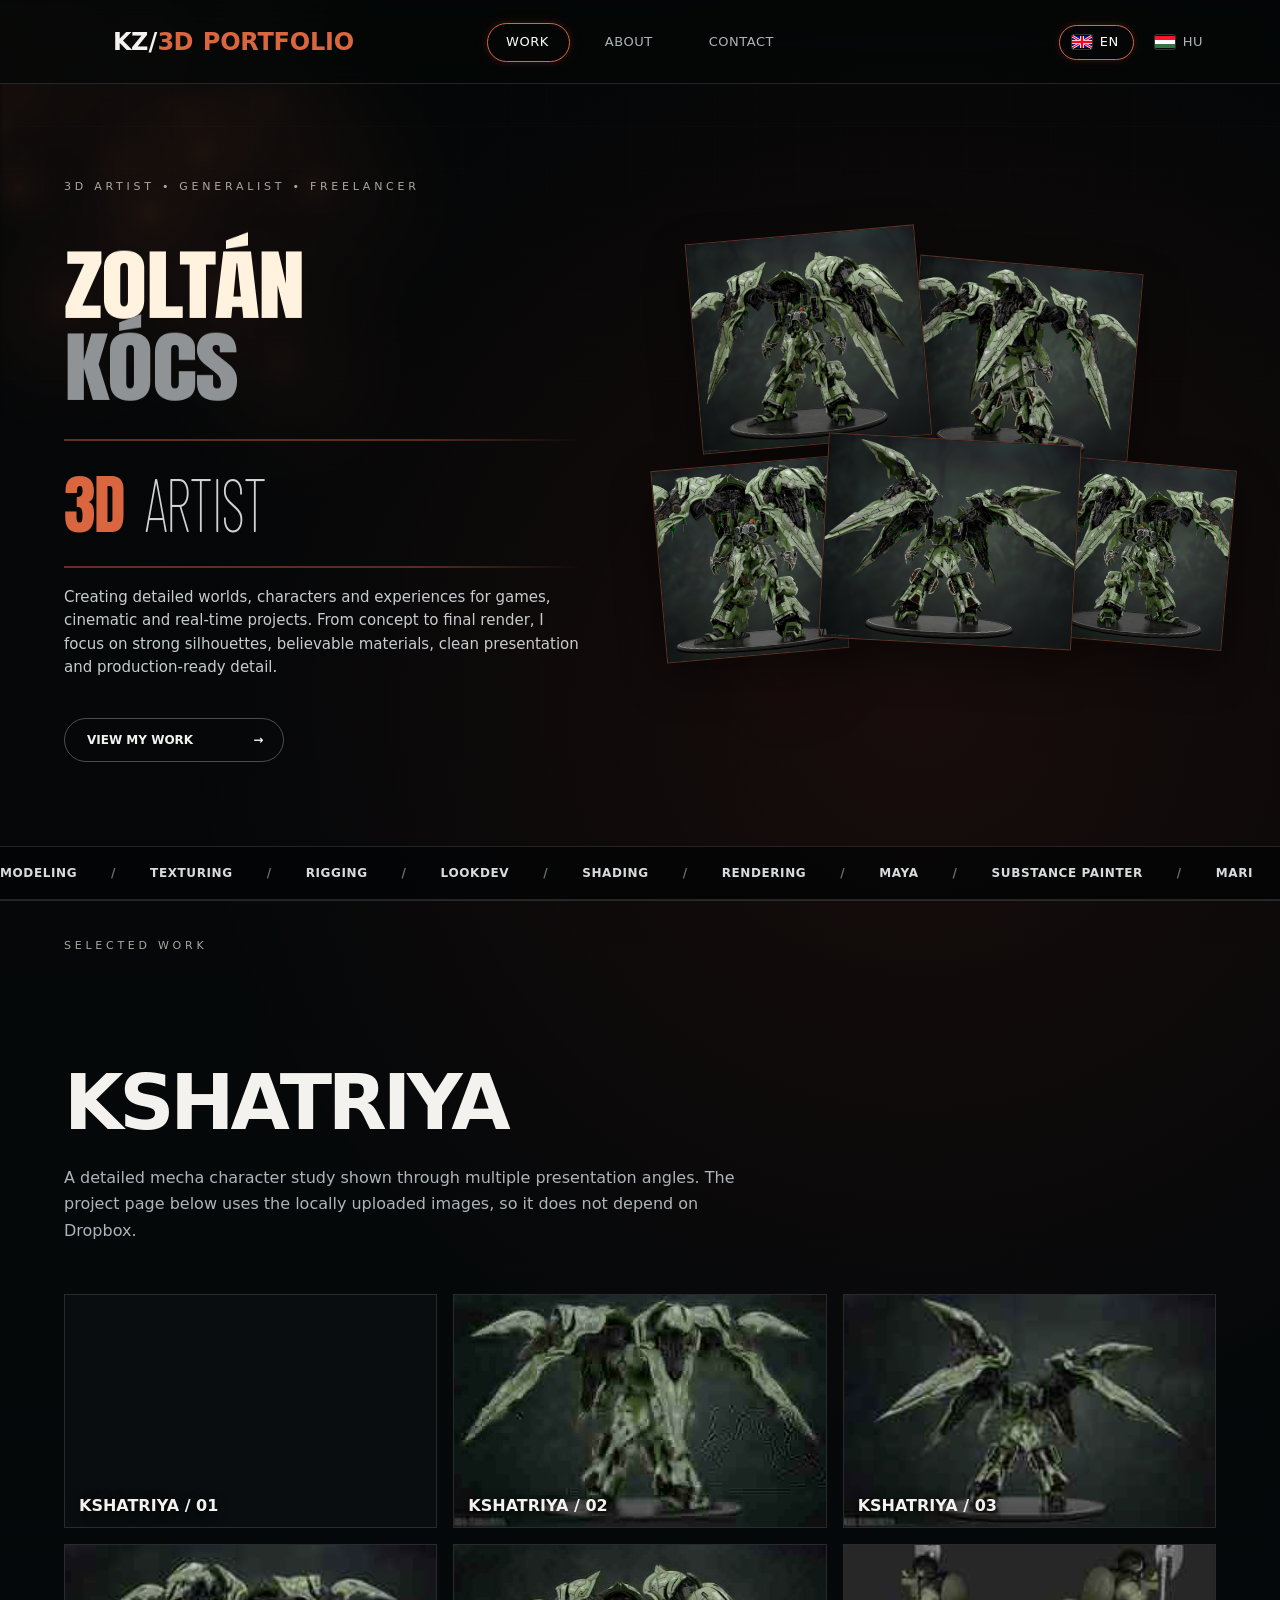
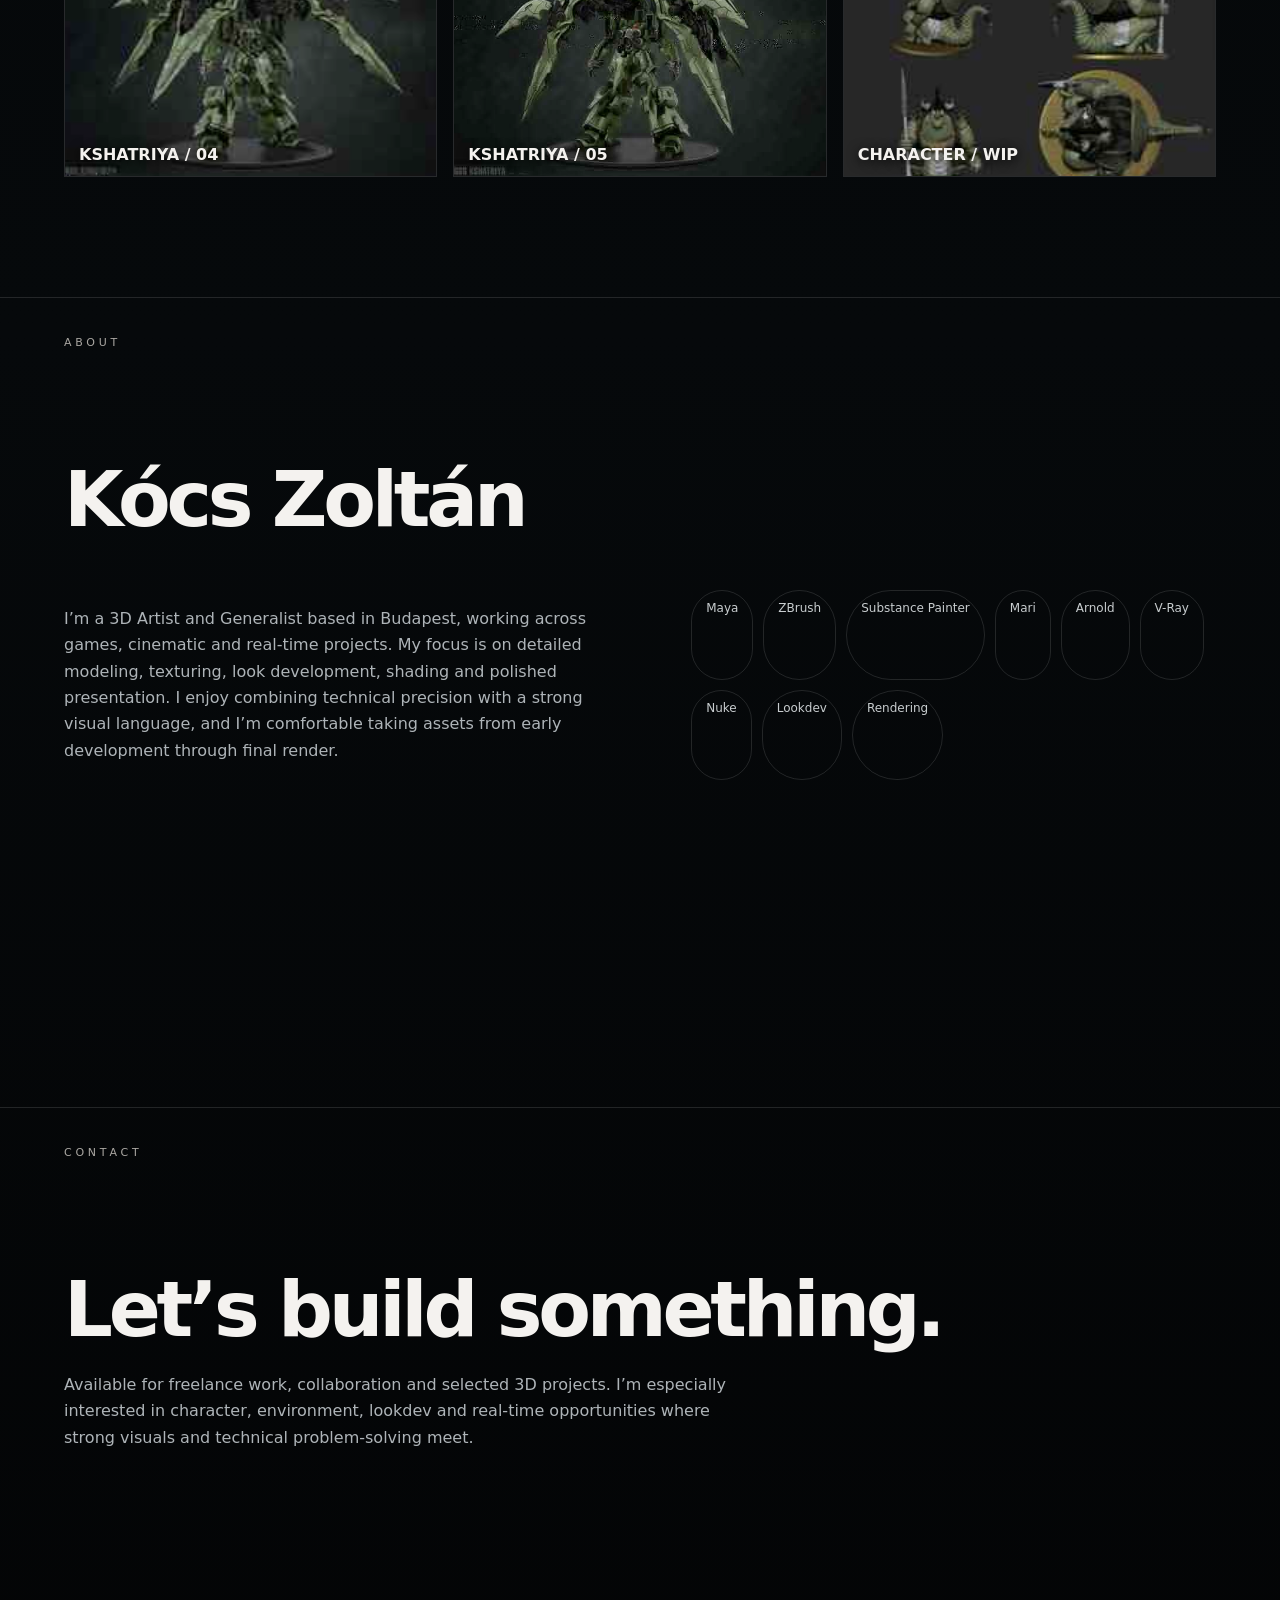
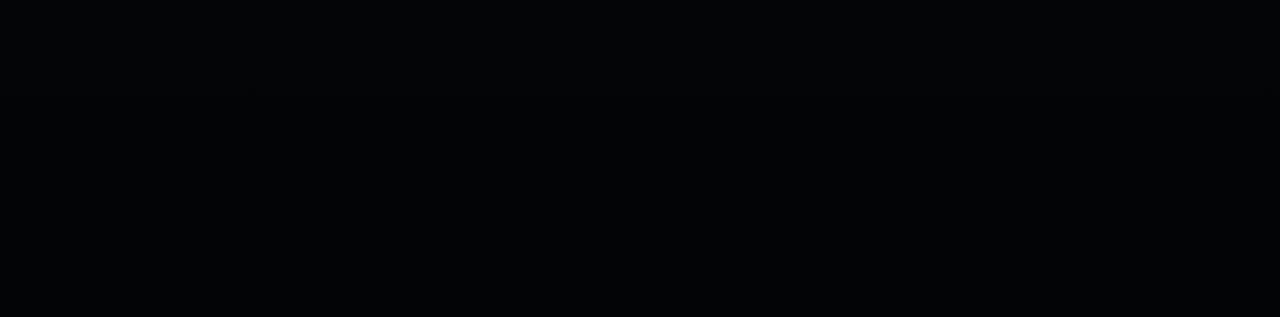
==== base.html @ 7180f01e "Add Showreel preview to development branch" ====
<!doctype html><html lang="en"><head><meta charset="utf-8" /><meta name="viewport" content="width=device-width, initial-scale=1" /><title>Kócs Zoltán — 3D Portfolio</title><link rel="preconnect" href="https://fonts.googleapis.com"><link rel="preconnect" href="https://fonts.gstatic.com" crossorigin><link href="https://fonts.googleapis.com/css2?family=Anton&family=Barlow+Condensed:wght@100;200&display=swap" rel="stylesheet"><style>:root{--bg:#050708;--panel:#0a0d0f;--ink:#f4f2ef;--muted:#8f969b;--line:rgba(255,255,255,.12);--accent:#d9663e;--accent2:#e27a55;--header:84px;}*{box-sizing:border-box}html{scroll-behavior:smooth}body{margin:0;background:radial-gradient(circle at 72% 20%,rgba(255,80,45,.08),transparent 25%),linear-gradient(#040607,#06090b 55%,#030405);color:var(--ink);font-family:Inter,ui-sans-serif,system-ui,-apple-system,Segoe UI,Arial,sans-serif;overflow-x:hidden}a{color:inherit;text-decoration:none}button{font:inherit}body:before{content:"";position:fixed;inset:0;pointer-events:none;background-image:linear-gradient(rgba(255,255,255,.012) 1px,transparent 1px),linear-gradient(90deg,rgba(255,255,255,.008) 1px,transparent 1px);background-size:42px 42px;mask-image:linear-gradient(to bottom,black,transparent 85%);z-index:-1}.header{position:fixed;top:0;left:0;right:0;height:var(--header);z-index:40;border-bottom:1px solid var(--line);background:rgba(5,7,8,.72);backdrop-filter:blur(16px);display:grid;grid-template-columns:1fr auto 1fr;align-items:center;padding:0 5vw}.brand{display:flex;align-items:baseline;gap:0;font-weight:900;font-size:24px;letter-spacing:-.03em;line-height:1}.brand .kz{color:#f4f2ef}.brand .slash{color:#f4f2ef;font-weight:800;margin:0 1px;line-height:1}.brand b{color:var(--accent);font-size:1em;line-height:1}.brand .portfolio{color:var(--accent);font-weight:800;margin-left:10px;font-size:1em;line-height:1;letter-spacing:-.01em}.nav{display:flex;gap:18px;align-items:center;position:relative}.nav:before{content:"";position:absolute;left:0;top:0;height:100%;width:var(--marker-w,0px);transform:translateX(var(--marker-x,0px));border:1px solid var(--accent);border-radius:999px;box-shadow:0 0 7px rgba(217,102,62,.16),0 0 16px rgba(217,102,62,.08);transition:transform .42s cubic-bezier(.2,.8,.2,1),width .42s cubic-bezier(.2,.8,.2,1);pointer-events:none}.nav a,.lang button{position:relative;z-index:1;padding:10px 18px;border-radius:999px;color:#aeb4b8;font-size:13px;letter-spacing:.04em;border:1px solid transparent;background:transparent;transition:color .25s ease}.nav a.active{color:white}.lang{justify-self:end;display:flex;align-items:center;gap:10px;color:#aeb4b8;font-size:12px;position:relative}.lang:before{content:"";position:absolute;top:0;height:100%;width:var(--lang-marker-w,0px);transform:translateX(var(--lang-marker-x,0px));border:1px solid var(--accent);border-radius:999px;box-shadow:0 0 7px rgba(217,102,62,.16),0 0 16px rgba(217,102,62,.08);transition:transform .42s cubic-bezier(.2,.8,.2,1),width .42s cubic-bezier(.2,.8,.2,1);pointer-events:none}.lang .label{display:none}.lang button{display:flex;gap:8px;align-items:center;padding:8px 12px}.lang button.active{color:white}.flag{width:20px;height:14px;border-radius:2px;overflow:hidden;display:inline-flex;box-shadow:0 0 0 1px rgba(255,255,255,.18)}.flag svg{width:100%;height:100%;display:block;filter:saturate(1.35) contrast(1.08)}.scroll-progress{position:absolute;left:0;bottom:-1px;height:2px;width:100%;pointer-events:none;overflow:hidden}.scroll-progress span{display:block;height:100%;width:100%;background:linear-gradient(90deg,var(--accent),var(--accent2));transform:scaleX(0);transform-origin:left center;will-change:transform;box-shadow:0 0 10px rgba(217,102,62,.42)}.hero{min-height:100vh;padding:calc(var(--header) + 28px) 5vw 34px;display:grid;grid-template-columns:minmax(430px,1.02fr) minmax(500px,.98fr);gap:3vw;align-items:center;position:relative}.copy{max-width:650px;position:relative;z-index:4;padding-top:36px}.eyebrow{font-size:11px;letter-spacing:.34em;color:#aaa7a2;margin-bottom:34px;transform:translateY(-72px)}.name{font-family:"Anton",Impact,Haettenschweiler,"Arial Narrow Bold",sans-serif;font-size:clamp(64px,7.4vw,130px);line-height:.68;font-weight:400;letter-spacing:-.045em;text-transform:uppercase;margin-top:-34px}.name .top,.name .bottom{color:#3f4143;animation:driftB 8s ease-in-out infinite alternate;margin-top:8px;margin-left:0}.name .top{color:#fff3df;animation:driftA 8s ease-in-out infinite alternate}.name .bottom{color:#3f4143;animation:driftB 7s ease-in-out infinite alternate;margin-top:18px;margin-left:0}.role{margin-top:18px;font-size:clamp(46px,5vw,88px);line-height:1;display:flex;align-items:baseline;gap:clamp(8px,.55vw,11px);white-space:nowrap}.role b{font-family:"Anton",Impact,Haettenschweiler,sans-serif;color:var(--accent);font-weight:400;letter-spacing:-.035em;line-height:1;display:block}.role .artist{font-family:"Barlow Condensed","Arial Narrow",sans-serif;font-weight:100;color:rgba(255,255,255,.82);font-size:1.16em;letter-spacing:-.035em;line-height:1;display:block;transform:scaleX(.82);transform-origin:left baseline;-webkit-text-stroke:0;text-stroke:0;padding:0;overflow:visible}.rule{width:min(520px,100%);height:2px;background:linear-gradient(90deg,var(--accent) 0%,var(--accent) 72%,rgba(217,102,62,.42) 88%,transparent 100%);margin:26px 0 18px}.desc{max-width:520px;color:#c8ccce;font-size:15px;line-height:1.55}.cta{margin-top:24px;display:inline-flex;align-items:center;gap:60px;padding:14px 20px 14px 22px;border:1px solid rgba(255,255,255,.28);border-radius:999px;font-weight:700;font-size:12px;transition:.25s}.cta:hover{border-color:var(--accent);transform:translateX(5px);box-shadow:0 0 24px rgba(255,75,56,.15)}.stage{height:min(650px,67vh);min-height:500px;position:relative;isolation:isolate;max-width:930px;width:108%;margin-left:-3vw;margin-right:3vw;transform:translateX(-2vw)}.stage:before{content:"";position:absolute;inset:7% 2%;background:radial-gradient(circle at 56% 40%,rgba(221,91,48,.30),transparent 25%),radial-gradient(circle at 82% 66%,rgba(214,104,61,.20),transparent 21%),radial-gradient(circle at 30% 78%,rgba(205,92,54,.14),transparent 19%);filter:blur(34px);z-index:-2}.stage:after{content:"";position:absolute;width:42%;height:32%;right:4%;top:16%;background:radial-gradient(ellipse at center,rgba(214,100,58,.16),transparent 68%);filter:blur(24px);transform:rotate(-11deg);z-index:-1;pointer-events:none}.card{position:absolute;border:1px solid rgba(255,126,78,.34);background:#0b0e10;box-shadow:0 18px 44px rgba(0,0,0,.42);overflow:hidden;transition:transform .28s ease,filter .35s ease,box-shadow .35s ease;animation:microFloat 9s ease-in-out infinite alternate;transform-origin:center center}.card:nth-of-type(2){animation-duration:10.5s;animation-delay:-2s}.card:nth-of-type(3){animation-duration:8.7s;animation-delay:-4s}.card:nth-of-type(4){animation-duration:11s;animation-delay:-1s}.card:nth-of-type(5){animation-duration:9.7s;animation-delay:-5s}.card img{width:100%;height:100%;object-fit:cover;display:block;filter:saturate(.96) contrast(1.05) brightness(.9);transition:transform .55s ease,filter .35s ease}.card:hover{z-index:10;box-shadow:0 28px 64px rgba(0,0,0,.62),0 0 0 1px rgba(217,102,62,.82),0 0 28px rgba(217,102,62,.16)}.card:hover img{transform:scale(1.035);filter:saturate(1.08) brightness(.98)}.card .tag{position:absolute;left:11px;top:9px;font-size:10px;font-weight:800;letter-spacing:.04em;text-shadow:0 1px 8px #000}.card .num{position:absolute;right:9px;bottom:8px;color:#eee;font-size:10px}.c1{width:39%;height:35%;left:8%;top:5%;--rot:-5deg;transform:rotate(var(--rot));z-index:3}.c2{width:38%;height:33%;left:45%;top:10%;--rot:5deg;transform:rotate(var(--rot));z-index:2}.c3{width:31%;height:32%;left:2%;top:43%;--rot:-5deg;transform:rotate(var(--rot));z-index:4}.c4{width:43%;height:34%;left:30%;top:39%;--rot:3deg;transform:rotate(var(--rot));z-index:5}.c5{width:29%;height:30%;left:70%;top:43%;--rot:5deg;transform:rotate(var(--rot));z-index:4}.sidecats{display:none}.scrollmark{display:none!important;position:absolute;right:-1%;bottom:6%;height:145px;width:40px}.scrollmark:before{content:"SCROLL";position:absolute;right:15px;top:0;writing-mode:vertical-rl;transform:rotate(180deg);font-size:10px;letter-spacing:.22em}.scrollmark:after{content:"";position:absolute;right:7px;top:68px;width:1px;height:66px;background:linear-gradient(var(--accent),rgba(255,255,255,.25))}.dot{position:absolute;width:7px;height:7px;border-radius:50%;background:var(--accent);right:4px;top:92px;box-shadow:0 0 12px var(--accent)}.ticker-wrap{position:absolute;left:0;right:0;bottom:0;border-top:1px solid var(--line);border-bottom:1px solid var(--line);background:rgba(3,5,6,.76);overflow:hidden;height:54px;display:flex;align-items:center}.ticker{display:flex;gap:34px;white-space:nowrap;min-width:max-content;animation:ticker 26s linear infinite;font-weight:850;font-size:12px;letter-spacing:.05em;color:#d9dcdd}.ticker span:after{content:"/";color:#6b7174;margin-left:34px}.section{padding:110px 5vw 120px;min-height:90vh;border-top:1px solid var(--line)}.section h2{font-size:clamp(42px,6vw,86px);letter-spacing:-.055em;margin:0 0 18px}.section .lead{max-width:680px;color:#aeb4b8;line-height:1.65}.workgrid{display:grid;grid-template-columns:repeat(3,1fr);gap:16px;margin-top:50px}.workitem{aspect-ratio:16/10;border:1px solid var(--line);overflow:hidden;position:relative;background:#0a0d0f}.workitem img{width:100%;height:100%;object-fit:cover;filter:brightness(.82);transition:.5s}.workitem:hover img{transform:scale(1.04);filter:brightness(1)}.workitem .cap{position:absolute;left:14px;bottom:12px;font-weight:800;text-shadow:0 2px 12px #000}.aboutcols{display:grid;grid-template-columns:1fr 1fr;gap:8vw;margin-top:46px}.skills{display:flex;flex-wrap:wrap;gap:10px}.skills span{border:1px solid var(--line);border-radius:999px;padding:10px 14px;color:#c8cdcf;font-size:12px}@keyframes driftA{to{transform:scaleY(.82) translateX(4px)}}}@keyframes driftB{to{transform:scaleY(.82) translateX(-4px)}}}@keyframes microFloat{from{transform:translate3d(-3px,-2px,0) rotate(var(--rot))}to{transform:translate3d(4px,3px,0) rotate(calc(var(--rot) + .7deg))}}@keyframes ticker{to{transform:translateX(-50%)}}@media(max-width:1050px){.header{grid-template-columns:auto 1fr auto}.nav{justify-self:center}.hero{grid-template-columns:1fr;padding-top:calc(var(--header) + 30px);align-items:start}.copy{padding-top:30px}.stage{height:510px;min-height:510px}.sidecats,.scrollmark{display:none}.ticker-wrap{position:relative;margin-top:8px}.workgrid{grid-template-columns:1fr 1fr}}@media(max-width:720px){:root{--header:70px}.header{padding:0 18px;grid-template-columns:1fr auto}.brand{font-size:19px}.brand .portfolio{display:none}.nav{position:fixed;bottom:14px;left:50%;transform:translateX(-50%);background:rgba(8,10,12,.9);backdrop-filter:blur(16px);padding:6px;border:1px solid var(--line);border-radius:999px;z-index:50}.nav a{padding:9px 12px;font-size:11px}.lang .label{display:none}.lang button{padding:7px 9px}.lang button span:last-child{display:none}.hero{padding-left:18px;padding-right:18px;gap:10px}.name{font-size:clamp(58px,20vw,92px)}.role{font-size:clamp(42px,15vw,72px)}.desc{font-size:14px}.stage{height:400px;min-height:400px;margin-right:0;width:100%}.c1{width:44%;height:34%;left:4%}.c2{width:44%;height:34%;left:50%}.c3{width:31%;height:31%;left:2%;top:49%}.c4{width:34%;height:31%;left:34%;top:47%}.c5{width:31%;height:31%;left:67%;top:50%}.ticker-wrap{height:48px}.ticker{font-size:11px}.section{padding:80px 18px 100px}.workgrid{grid-template-columns:1fr}.aboutcols{grid-template-columns:1fr}}.ambient-physics{position:fixed;inset:0;width:100%;height:100%;pointer-events:none;z-index:0;opacity:.72;mix-blend-mode:screen;filter:blur(2.5px)}.ambient-physics + .header{}main{position:relative;z-index:1}.header{z-index:40}.stage:before,.stage:after{opacity:.38}@media (prefers-reduced-motion: reduce){.ambient-physics{display:none}}</style><style id="v36-name-fix">
.name{font-family:"Anton",Impact,Haettenschweiler,"Arial Narrow Bold",sans-serif;font-size:clamp(64px,7.4vw,130px);line-height:.68;font-weight:400;letter-spacing:-.045em;text-transform:uppercase;margin-top:-34px}
.name .top,.name .bottom{display:block!important;width:max-content;transform:scaleY(.82);transform-origin:left center;will-change:transform}
.name .top{color:#fff3df;margin:0!important;animation:v36DriftTop 8s ease-in-out infinite alternate!important}
.name .bottom{color:#3f4143;margin:8px 0 0 0!important;animation:v36DriftBottom 8s ease-in-out infinite alternate!important}
@keyframes v36DriftTop{from{transform:scaleY(.82) translateX(0)}to{transform:scaleY(.82) translateX(4px)}}
@keyframes v36DriftBottom{from{transform:scaleY(.82) translateX(0)}to{transform:scaleY(.82) translateX(-4px)}}
</style><style id="v37-name-tune">
/* Slightly open the letter spacing while preserving the compact Anton silhouette. */
.name{letter-spacing:-.018em!important}
/* Warm, restrained dark orange that belongs to the site's existing accent family. */
.name .bottom{color:#b95332!important}
</style><style id="v38-kocs-color">
/* Cool graphite/slate balances the warm orange accents without competing with them. */
.name .bottom{color:#718087!important;text-shadow:0 0 18px rgba(113,128,135,.08)}
</style><style id="v39-role-3d-spin">
.role{perspective:700px;perspective-origin:10% 50%}
.role b{position:relative;transform-style:preserve-3d;backface-visibility:visible;animation:v39Spin3D 6.5s cubic-bezier(.45,.05,.55,.95) infinite;transform-origin:50% 52%;text-shadow:1px 0 0 #b84e2e,2px 0 0 #9d4128,3px 0 0 #783120,7px 5px 16px rgba(0,0,0,.30)}
@keyframes v39Spin3D{
  0%,12%{transform:rotateY(0deg)}
  46%{transform:rotateY(180deg)}
  88%,100%{transform:rotateY(360deg)}
}
@media (prefers-reduced-motion:reduce){.role b{animation:none}}
</style><style id="v40-role-3d-horizontal-spin">
.role{perspective:760px;perspective-origin:8% 50%}
.role b{
  position:relative;
  display:inline-block;
  transform-style:preserve-3d;
  transform-origin:50% 52%;
  animation:v40Spin3D 6.8s linear infinite!important;
  text-shadow:
    0 1px 0 #c85a37,
    0 2px 0 #b84e2e,
    0 3px 0 #9d4128,
    0 4px 0 #7d3422,
    0 6px 13px rgba(0,0,0,.34);
}
.role b::before{
  content:"3D";
  position:absolute;
  inset:0;
  color:var(--accent);
  font:inherit;
  letter-spacing:inherit;
  line-height:inherit;
  transform:rotateX(180deg) translateZ(8px);
  backface-visibility:hidden;
  text-shadow:
    0 -1px 0 #c85a37,
    0 -2px 0 #b84e2e,
    0 -3px 0 #9d4128,
    0 -4px 0 #7d3422;
  pointer-events:none;
}
.role b{
  backface-visibility:hidden;
}
@keyframes v40Spin3D{
  from{transform:rotateX(0deg)}
  to{transform:rotateX(360deg)}
}
@media (prefers-reduced-motion:reduce){.role b{animation:none!important}.role b::before{display:none}}
</style><style id="v41-solid-3d">
.role{perspective:850px;perspective-origin:10% 50%}
.role b{position:relative!important;display:inline-block!important;transform-style:preserve-3d!important;transform-origin:50% 50%!important;animation:v41FlipSolid 6.5s cubic-bezier(.45,.05,.55,.95) infinite!important;text-shadow:none!important}
.role3d-size{display:block;visibility:hidden;pointer-events:none}
.role3d-layer{position:absolute;left:0;top:0;display:block;white-space:nowrap;backface-visibility:visible;font:inherit;letter-spacing:inherit;line-height:inherit;color:#a94429;text-shadow:none}
.role3d-layer.front{color:var(--accent)}
.role3d-layer.back{color:#bf5030}
@keyframes v41FlipSolid{0%,12%{transform:rotateX(0deg)}46%{transform:rotateX(180deg)}88%,100%{transform:rotateX(360deg)}}
@media (prefers-reduced-motion:reduce){.role b{animation:none!important}}
</style><style id="v42-uniform-faces">
/* Remove the depth gradient from V41 and keep both readable faces equally crisp. */
.role3d-layer{filter:none!important;color:#9f442b!important;text-shadow:none!important}
.role3d-layer.front,.role3d-layer.back{
  color:var(--accent)!important;
  filter:none!important;
  -webkit-text-stroke:.35px rgba(255,190,155,.28);
  text-shadow:0 0 0.01px rgba(255,255,255,.01)!important
}
</style><style id="v43-static-role">
/* Restore the 3D label to the original clean static presentation. */
.role{perspective:none!important}
.role b{animation:none!important;transform:none!important;transform-style:flat!important;text-shadow:none!important}
.role3d-layer{display:none!important}
.role3d-size{visibility:visible!important;display:block!important;color:var(--accent)!important;pointer-events:none}
</style><style id="v44b-name-tune">
.name{position:relative;top:-12px!important}
.name .bottom{margin-top:18px!important;color:#7f8f98!important;text-shadow:none!important}
</style><style id="v45-ambient-tune">
.ambient-physics{opacity:.78!important;filter:blur(2px)!important}
</style><style id="v46-hero-cleanup-kocs-color">
.hero .card .tag{display:none!important}
.name .bottom{color:#d9d45a!important;text-shadow:0 0 18px rgba(217,212,90,.07)!important}
</style><style id="v47-clean-reference-cards">
/* Hero reference cards: imagery only, no corner numbering. */
.hero .card .num{display:none!important}
</style><style id="v48-dark-orange-kocs">
.name .bottom{color:#a84b2d!important;text-shadow:0 0 18px rgba(168,75,45,.07)!important}
</style><style id="v49-name-role-divider">
.name-role-rule{width:min(520px,100%);height:2px;background:linear-gradient(90deg,var(--accent) 0%,var(--accent) 72%,rgba(217,102,62,.42) 88%,transparent 100%);margin:27px 0 25px}
.name-role-rule + .role{margin-top:0!important}
</style><style id="v50-softer-dividers">
.name-role-rule,.rule{background:linear-gradient(90deg,rgba(217,102,62,.58) 0%,rgba(217,102,62,.50) 68%,rgba(217,102,62,.20) 87%,transparent 100%)!important;opacity:.78}
</style><style id="v51-kocs-three-quarter-gray">
.name .bottom{color:#b9b9b6!important;text-shadow:none!important}
</style><style id="v52-medium-gray-kocs">
.name .bottom{color:#8f9396!important;text-shadow:none!important}
</style><style id="v53b-card-motion">
.hero .card.c1{animation:cardFloatA 9s ease-in-out infinite alternate!important}
.hero .card.c2{animation:cardFloatB 11s ease-in-out infinite alternate!important}
.hero .card.c3{animation:cardFloatC 10s ease-in-out infinite alternate!important}
.hero .card.c4{animation:cardFloatD 12s ease-in-out infinite alternate!important}
.hero .card.c5{animation:cardFloatE 10.5s ease-in-out infinite alternate!important}
@keyframes cardFloatA{from{translate:0 0}to{translate:5px -7px}}
@keyframes cardFloatB{from{translate:0 0}to{translate:-6px 5px}}
@keyframes cardFloatC{from{translate:0 0}to{translate:4px 7px}}
@keyframes cardFloatD{from{translate:0 0}to{translate:6px -4px}}
@keyframes cardFloatE{from{translate:0 0}to{translate:-5px -6px}}
</style><style id="v55-lightbox-style">
.hero .card{cursor:zoom-in}
.v55-lightbox{position:fixed;inset:0;z-index:9999;background:rgba(5,6,7,.94);backdrop-filter:blur(12px);display:none;align-items:center;justify-content:center;overflow:hidden;user-select:none}
.v55-lightbox.open{display:flex}
.v55-lightbox img{max-width:92vw;max-height:90vh;object-fit:contain;transform-origin:center center;will-change:transform;cursor:grab;box-shadow:0 24px 80px rgba(0,0,0,.45)}
.v55-lightbox.dragging img{cursor:grabbing}
.v55-close,.v55-prev,.v55-next,.v55-reset{position:absolute;z-index:2;border:1px solid rgba(255,255,255,.16);background:rgba(12,13,14,.62);color:#fff;backdrop-filter:blur(10px);cursor:pointer;transition:.2s ease}
.v55-close:hover,.v55-prev:hover,.v55-next:hover,.v55-reset:hover{background:rgba(217,102,62,.18);border-color:rgba(217,102,62,.7)}
.v55-close{top:24px;right:28px;width:44px;height:44px;border-radius:50%;font-size:26px;line-height:1}
.v55-prev,.v55-next{top:50%;transform:translateY(-50%);width:46px;height:68px;border-radius:12px;font-size:28px}
.v55-prev{left:24px}.v55-next{right:24px}
.v55-reset{left:50%;bottom:22px;transform:translateX(-50%);padding:9px 14px;border-radius:999px;font:600 11px/1 Arial,sans-serif;letter-spacing:.12em;text-transform:uppercase}
@media(max-width:700px){.v55-prev{left:10px}.v55-next{right:10px}.v55-close{top:14px;right:14px}.v55-lightbox img{max-width:96vw;max-height:84vh}}
</style><style id="v57-header-logo">
.brand{display:flex!important;align-items:center!important}
.header-fox{display:inline-flex!important;width:38px!important;height:38px!important;min-width:38px!important;margin-right:11px!important;align-items:center!important;justify-content:center!important;opacity:1!important;visibility:visible!important;transition:transform .28s ease,filter .28s ease}
.header-fox svg{display:block!important;width:38px!important;height:38px!important;overflow:visible!important}
.brand:hover .header-fox{transform:scale(1.02);filter:drop-shadow(0 0 8px rgba(255,90,0,.42))}
@media(max-width:720px){.header-fox{width:30px!important;height:30px!important;min-width:30px!important;margin-right:8px!important}.header-fox svg{width:30px!important;height:30px!important}}
</style><style id="v59-header-fox-img">
.brand{display:flex!important;align-items:center!important}
.header-fox-img{display:block!important;width:38px!important;height:38px!important;object-fit:contain!important;flex:0 0 38px!important;margin-right:11px!important;opacity:1!important;visibility:visible!important;transition:transform .28s ease,filter .28s ease}
.brand:hover .header-fox-img{transform:scale(1.02);filter:drop-shadow(0 0 8px rgba(255,90,0,.42))}
@media(max-width:720px){.header-fox-img{width:30px!important;height:30px!important;flex-basis:30px!important;margin-right:8px!important}}
</style></head><body><canvas class="ambient-physics" aria-hidden="true"></canvas><header class="header"><a class="brand" href="#work"><img class="header-fox-img" src="assets/kz-fox-logo.png" alt="KZ fox logo"><span class="kz">KZ</span><span class="slash">/</span><b>3D</b><span class="portfolio">PORTFOLIO</span></a><nav class="nav"><a href="#work" class="active">WORK</a><a href="#about">ABOUT</a><a href="#contact">CONTACT</a></nav><div class="lang"><span class="label">Languages</span><button class="active" data-lang="en"><span class="flag" aria-hidden="true"><svg viewBox="0 0 60 36" xmlns="http://www.w3.org/2000/svg"><rect width="60" height="36" fill="#012169"/><path d="M0 0l60 36M60 0L0 36" stroke="#fff" stroke-width="8"/><path d="M0 0l60 36M60 0L0 36" stroke="#C8102E" stroke-width="4"/><path d="M30 0v36M0 18h60" stroke="#fff" stroke-width="12"/><path d="M30 0v36M0 18h60" stroke="#C8102E" stroke-width="7"/></svg></span><span>EN</span></button><button data-lang="hu"><span class="flag" aria-hidden="true"><svg viewBox="0 0 60 36" xmlns="http://www.w3.org/2000/svg"><rect width="60" height="12" y="0" fill="#CE2939"/><rect width="60" height="12" y="12" fill="#fff"/><rect width="60" height="12" y="24" fill="#477050"/></svg></span><span>HU</span></button></div><div class="scroll-progress" aria-hidden="true"><span></span></div></header><main><section id="work" class="hero section-anchor"><div class="copy"><div class="eyebrow">3D ARTIST • GENERALIST • FREELANCER</div><div class="name"><span class="top">ZOLTÁN</span><span class="bottom">KÓCS</span></div><div class="name-role-rule" aria-hidden="true"></div><div class="role"><b>3D</b><span class="artist">ARTIST</span></div><div class="rule"></div><p class="desc" data-en="Creating detailed worlds, characters and experiences for games, cinematic and real-time projects. From concept to final render, I focus on strong silhouettes, believable materials, clean presentation and production-ready detail." data-hu="Részletgazdag világokat, karaktereket és élményeket készítek játékokhoz, filmes és real-time projektekhez. A koncepciótól a végső renderig.">Creating detailed worlds, characters and experiences for games, cinematic and real-time projects. From concept to final render, I focus on strong silhouettes, believable materials, clean presentation and production-ready detail.</p><a class="cta" href="#selected"><span data-en="VIEW MY WORK" data-hu="MUNKÁIM">VIEW MY WORK</span><span>→</span></a></div><div class="stage" aria-label="Kshatriya portfolio collage"><figure class="card c1"><img src="assets/KshatriyaA.jpg" alt="Kshatriya front view"><figcaption class="tag">KSHATRIYA</figcaption><span class="num">01</span></figure><figure class="card c2"><img src="assets/KshatriyaC.jpg" alt="Kshatriya view"><figcaption class="tag">KSHATRIYA</figcaption><span class="num">02</span></figure><figure class="card c3"><img src="assets/KshatriyaD.jpg" alt="Kshatriya rear three quarter"><figcaption class="tag">KSHATRIYA</figcaption><span class="num">03</span></figure><figure class="card c4"><img src="assets/KshatriyaF.jpg" alt="Kshatriya front three quarter"><figcaption class="tag">KSHATRIYA</figcaption><span class="num">04</span></figure><figure class="card c5"><img src="assets/KshatriyaH.jpg" alt="Kshatriya side view"><figcaption class="tag">KSHATRIYA</figcaption><span class="num">05</span></figure><div class="scrollmark"><span class="dot"></span></div></div><div class="ticker-wrap" aria-hidden="true"><div class="ticker"><span>MODELING</span><span>TEXTURING</span><span>RIGGING</span><span>LOOKDEV</span><span>SHADING</span><span>RENDERING</span><span>MAYA</span><span>SUBSTANCE PAINTER</span><span>MARI</span><span>NUKE</span><span>COMPOSITING</span><span>REAL-TIME</span><span>MODELING</span><span>TEXTURING</span><span>RIGGING</span><span>LOOKDEV</span><span>SHADING</span><span>RENDERING</span><span>MAYA</span><span>SUBSTANCE PAINTER</span><span>MARI</span><span>NUKE</span><span>COMPOSITING</span><span>REAL-TIME</span></div></div></section><section id="selected" class="section"><div class="eyebrow">SELECTED WORK</div><h2>KSHATRIYA</h2><p class="lead">A detailed mecha character study shown through multiple presentation angles. The project page below uses the locally uploaded images, so it does not depend on Dropbox.</p><div class="workgrid"><div class="workitem"><img src="assets/kshatriya-02.jpg" alt="Kshatriya"><div class="cap">KSHATRIYA / 01</div></div><div class="workitem"><img src="assets/kshatriya-05.jpg" alt="Kshatriya"><div class="cap">KSHATRIYA / 02</div></div><div class="workitem"><img src="assets/kshatriya-06.jpg" alt="Kshatriya"><div class="cap">KSHATRIYA / 03</div></div><div class="workitem"><img src="assets/kshatriya-08.jpg" alt="Kshatriya"><div class="cap">KSHATRIYA / 04</div></div><div class="workitem"><img src="assets/kshatriya-01.jpg" alt="Kshatriya"><div class="cap">KSHATRIYA / 05</div></div><div class="workitem"><img src="assets/kroki-wip.jpg" alt="Character WIP"><div class="cap">CHARACTER / WIP</div></div></div></section><section id="about" class="section section-anchor"><div class="eyebrow">ABOUT</div><h2>Kócs Zoltán</h2><div class="aboutcols"><p class="lead" data-en="I’m a 3D Artist and Generalist based in Budapest, working across games, cinematic and real-time projects. My focus is on detailed modeling, texturing, look development, shading and polished presentation. I enjoy combining technical precision with a strong visual language, and I’m comfortable taking assets from early development through final render." data-hu="Budapesten dolgozó 3D Artist és Generalist vagyok, játék-, filmes és real-time projekteken. A részletes modellezést, textúrázást, lookdevet és az igényes prezentációt szeretem.">I’m a 3D Artist and Generalist based in Budapest, working across games, cinematic and real-time projects. My focus is on detailed modeling, texturing, look development, shading and polished presentation. I enjoy combining technical precision with a strong visual language, and I’m comfortable taking assets from early development through final render.</p><div class="skills"><span>Maya</span><span>ZBrush</span><span>Substance Painter</span><span>Mari</span><span>Arnold</span><span>V-Ray</span><span>Nuke</span><span>Lookdev</span><span>Rendering</span></div></div></section><section id="contact" class="section section-anchor"><div class="eyebrow">CONTACT</div><h2>Let’s build something.</h2><p class="lead" data-en="Available for freelance work, collaboration and selected 3D projects. I’m especially interested in character, environment, lookdev and real-time opportunities where strong visuals and technical problem-solving meet." data-hu="Szabadúszó munkára, együttműködésre és válogatott 3D projektekre elérhető vagyok.">Available for freelance work, collaboration and selected 3D projects. I’m especially interested in character, environment, lookdev and real-time opportunities where strong visuals and technical problem-solving meet.</p></section></main><script>const progressBar=document.querySelector('.scroll-progress span');function updateScrollProgress(){const max=document.documentElement.scrollHeight-window.innerHeight;const p=max>0?Math.min(1,Math.max(0,window.scrollY/max)):0;progressBar.style.transform=`scaleX(${p})`;}updateScrollProgress();window.addEventListener('scroll',updateScrollProgress,{passive:true});const nav=[...document.querySelectorAll('.nav a')];const navEl=document.querySelector('.nav');function moveNavMarker(target){if(!target||!navEl)return;const p=navEl.getBoundingClientRect(),r=target.getBoundingClientRect();navEl.style.setProperty('--marker-x',(r.left-p.left)+'px');navEl.style.setProperty('--marker-w',r.width+'px');}const sections=[...document.querySelectorAll('.section-anchor')];const io=new IntersectionObserver(entries=>{entries.forEach(e=>{if(e.isIntersecting){nav.forEach(a=>a.classList.toggle('active',a.getAttribute('href')==='#'+e.target.id));moveNavMarker(nav.find(a=>a.classList.contains('active')));}})},{rootMargin:'-35% 0px -55% 0px',threshold:0});sections.forEach(s=>io.observe(s));const langBtns=[...document.querySelectorAll('.lang button')];const langEl=document.querySelector('.lang');function moveLangMarker(target){if(!target||!langEl)return;const p=langEl.getBoundingClientRect(),r=target.getBoundingClientRect();langEl.style.setProperty('--lang-marker-x',(r.left-p.left)+'px');langEl.style.setProperty('--lang-marker-w',r.width+'px');}langBtns.forEach(btn=>btn.addEventListener('click',()=>{langBtns.forEach(b=>b.classList.remove('active'));btn.classList.add('active');moveLangMarker(btn);const l=btn.dataset.lang;document.documentElement.lang=l==='hu'?'hu':'en';document.querySelectorAll('[data-en]').forEach(el=>el.textContent=el.dataset[l]);}));requestAnimationFrame(()=>{moveNavMarker(nav.find(a=>a.classList.contains('active')));moveLangMarker(langBtns.find(b=>b.classList.contains('active')));});window.addEventListener('resize',()=>{moveNavMarker(nav.find(a=>a.classList.contains('active')));moveLangMarker(langBtns.find(b=>b.classList.contains('active')));});const stage=document.querySelector('.stage');const cards=[...document.querySelectorAll('.card')];stage.addEventListener('mousemove',e=>{const r=stage.getBoundingClientRect();const x=(e.clientX-r.left)/r.width-.5;const y=(e.clientY-r.top)/r.height-.5;cards.forEach((c,i)=>{const d=2.4+(i%3)*.9;c.style.translate=`${x*d}px ${y*d}px`;c.style.rotate=`${x*(i%2?0.35:-0.35)}deg`;});});stage.addEventListener('mouseleave',()=>cards.forEach(c=>{c.style.translate='0 0';c.style.rotate='0deg'}));const ambientCanvas=document.querySelector('.ambient-physics');if(ambientCanvas && !window.matchMedia('(prefers-reduced-motion: reduce)').matches){const ctx=ambientCanvas.getContext('2d');let W=0,H=0,dpr=1,lastT=performance.now(),lastScrollY=window.scrollY,scrollVelocity=0,scrollBoost=0;const particles=[];const count=window.innerWidth<720?10:18;function resizeAmbient(){dpr=Math.min(window.devicePixelRatio||1,1.6);W=window.innerWidth;H=window.innerHeight;ambientCanvas.width=Math.round(W*dpr);ambientCanvas.height=Math.round(H*dpr);ambientCanvas.style.width=W+'px';ambientCanvas.style.height=H+'px';ctx.setTransform(dpr,0,0,dpr,0,0);particles.forEach(p=>{p.x=Math.min(Math.max(p.r,p.x),W-p.r);p.y=Math.min(Math.max(p.r,p.y),H-p.r)});}function spawn(i){const r=22+Math.random()*56;const a=Math.random()*Math.PI*2;const speed=.0056+Math.random()*.0101;return {x:r+Math.random()*Math.max(1,W-r*2),y:r+Math.random()*Math.max(1,H-r*2),r,m:r*r,vx:Math.cos(a)*speed,vy:Math.sin(a)*speed,seed:Math.random()*10,alpha:.10+Math.random()*.11};}function resetParticles(){particles.length=0;for(let i=0;i<count;i++)particles.push(spawn(i));}function resolveCollision(a,b){let dx=b.x-a.x,dy=b.y-a.y,dist=Math.hypot(dx,dy),min=a.r+b.r;if(dist===0){dx=.01;dy=0;dist=.01}if(dist>=min)return;const nx=dx/dist,ny=dy/dist,overlap=min-dist;const total=a.m+b.m;a.x-=nx*overlap*(b.m/total);a.y-=ny*overlap*(b.m/total);b.x+=nx*overlap*(a.m/total);b.y+=ny*overlap*(a.m/total);const rvx=b.vx-a.vx,rvy=b.vy-a.vy,vel=rvx*nx+rvy*ny;if(vel>0)return;const restitution=.88;const impulse=-(1+restitution)*vel/(1/a.m+1/b.m);const ix=impulse*nx,iy=impulse*ny;a.vx-=ix/a.m;a.vy-=iy/a.m;b.vx+=ix/b.m;b.vy+=iy/b.m;}function lerp(a,b,t){return a+(b-a)*t}function drawParticle(p,progress){const orange=[218,96,52],teal=[35,205,190];const rr=Math.round(lerp(orange[0],teal[0],progress)),gg=Math.round(lerp(orange[1],teal[1],progress)),bb=Math.round(lerp(orange[2],teal[2],progress));const glow=ctx.createRadialGradient(p.x,p.y,0,p.x,p.y,p.r*2.05);glow.addColorStop(0,`rgba(${rr},${gg},${bb},${p.alpha*.56})`);glow.addColorStop(.20,`rgba(${rr},${gg},${bb},${p.alpha*.30})`);glow.addColorStop(.66,`rgba(${rr},${gg},${bb},${p.alpha*.08})`);glow.addColorStop(1,`rgba(${rr},${gg},${bb},0)`);ctx.fillStyle=glow;ctx.beginPath();ctx.arc(p.x,p.y,p.r*2.05,0,Math.PI*2);ctx.fill();ctx.strokeStyle=`rgba(${rr},${gg},${bb},${.015+p.alpha*.07})`;ctx.lineWidth=.35;ctx.beginPath();ctx.arc(p.x,p.y,p.r,0,Math.PI*2);ctx.stroke();}function animateAmbient(t){const dt=Math.min(32,t-lastT);lastT=t;const maxScroll=Math.max(1,document.documentElement.scrollHeight-window.innerHeight);const progress=Math.min(1,Math.max(0,window.scrollY/maxScroll));const currentScroll=window.scrollY;scrollVelocity=(currentScroll-lastScrollY)/Math.max(1,dt);lastScrollY=currentScroll;scrollBoost=Math.max(Math.abs(scrollVelocity)*11,scrollBoost*.90);const speedFactor=1+Math.min(18,scrollBoost);ctx.clearRect(0,0,W,H);for(const p of particles){p.x+=p.vx*dt*speedFactor;p.y+=p.vy*dt*speedFactor;if(p.x-p.r<0){p.x=p.r;p.vx=Math.abs(p.vx)} else if(p.x+p.r>W){p.x=W-p.r;p.vx=-Math.abs(p.vx)}if(p.y-p.r<0){p.y=p.r;p.vy=Math.abs(p.vy)} else if(p.y+p.r>H){p.y=H-p.r;p.vy=-Math.abs(p.vy)}}for(let i=0;i<particles.length;i++)for(let j=i+1;j<particles.length;j++)resolveCollision(particles[i],particles[j]);for(const p of particles)drawParticle(p,progress);requestAnimationFrame(animateAmbient);}resizeAmbient();resetParticles();window.addEventListener('resize',resizeAmbient,{passive:true});requestAnimationFrame(animateAmbient);}</script><script id="v41-solid-3d-js">
(function(){
  var el=document.querySelector('.role b');
  if(!el || el.dataset.solid3d==='1') return;
  el.dataset.solid3d='1';
  el.setAttribute('aria-label','3D');
  var z=[]; for(var i=-9;i<=9;i++) z.push(i);
  var html='<span class="role3d-size" aria-hidden="true">3D</span>';
  z.forEach(function(v){
    var cls='role3d-layer';
    if(v===9) cls+=' front';
    if(v===-9) cls+=' back';
    var shade=Math.round(92 + (v+9)/18*44);
    html+='<span aria-hidden="true" class="'+cls+'" style="transform:translateZ('+v+'px);filter:brightness('+(shade/100)+')">3D</span>';
  });
  el.innerHTML=html;
})();
</script><script id="v55-lightbox-script">
(()=>{
  const cards=[...document.querySelectorAll('.hero .card img')];
  if(!cards.length) return;
  const box=document.createElement('div');
  box.className='v55-lightbox';
  box.innerHTML='<button class="v55-close" aria-label="Close">×</button><button class="v55-prev" aria-label="Previous">‹</button><img alt="Portfolio render"><button class="v55-next" aria-label="Next">›</button><button class="v55-reset">Reset view</button>';
  document.body.appendChild(box);
  const img=box.querySelector('img');
  const close=box.querySelector('.v55-close');
  const prev=box.querySelector('.v55-prev');
  const next=box.querySelector('.v55-next');
  const reset=box.querySelector('.v55-reset');
  let index=0,scale=1,x=0,y=0,drag=false,sx=0,sy=0,bx=0,by=0;
  const apply=()=>img.style.transform=`translate(${x}px,${y}px) scale(${scale})`;
  const resetView=()=>{scale=1;x=0;y=0;apply()};
  const show=i=>{index=(i+cards.length)%cards.length;img.src=cards[index].currentSrc||cards[index].src;img.alt=cards[index].alt||'Portfolio render';resetView();box.classList.add('open');document.documentElement.style.overflow='hidden'};
  const hide=()=>{box.classList.remove('open');document.documentElement.style.overflow='';resetView()};
  cards.forEach((el,i)=>el.closest('.card').addEventListener('click',e=>{e.preventDefault();show(i)}));
  close.addEventListener('click',hide);
  prev.addEventListener('click',e=>{e.stopPropagation();show(index-1)});
  next.addEventListener('click',e=>{e.stopPropagation();show(index+1)});
  reset.addEventListener('click',e=>{e.stopPropagation();resetView()});
  box.addEventListener('click',e=>{if(e.target===box)hide()});
  box.addEventListener('wheel',e=>{
    e.preventDefault();
    const old=scale;
    scale=Math.min(6,Math.max(1,scale*(e.deltaY<0?1.12:.89)));
    if(scale===1){x=0;y=0}else{
      const r=img.getBoundingClientRect();
      const cx=e.clientX-(r.left+r.width/2), cy=e.clientY-(r.top+r.height/2);
      const ratio=scale/old;
      x-=cx*(ratio-1); y-=cy*(ratio-1);
    }
    apply();
  },{passive:false});
  img.addEventListener('mousedown',e=>{
    if(scale<=1)return;
    drag=true;box.classList.add('dragging');sx=e.clientX;sy=e.clientY;bx=x;by=y;e.preventDefault();
  });
  window.addEventListener('mousemove',e=>{if(!drag)return;x=bx+(e.clientX-sx);y=by+(e.clientY-sy);apply()});
  window.addEventListener('mouseup',()=>{drag=false;box.classList.remove('dragging')});
  document.addEventListener('keydown',e=>{
    if(!box.classList.contains('open'))return;
    if(e.key==='Escape')hide();
    if(e.key==='ArrowLeft')show(index-1);
    if(e.key==='ArrowRight')show(index+1);
    if(e.key==='0')resetView();
  });
})();
</script></body></html>
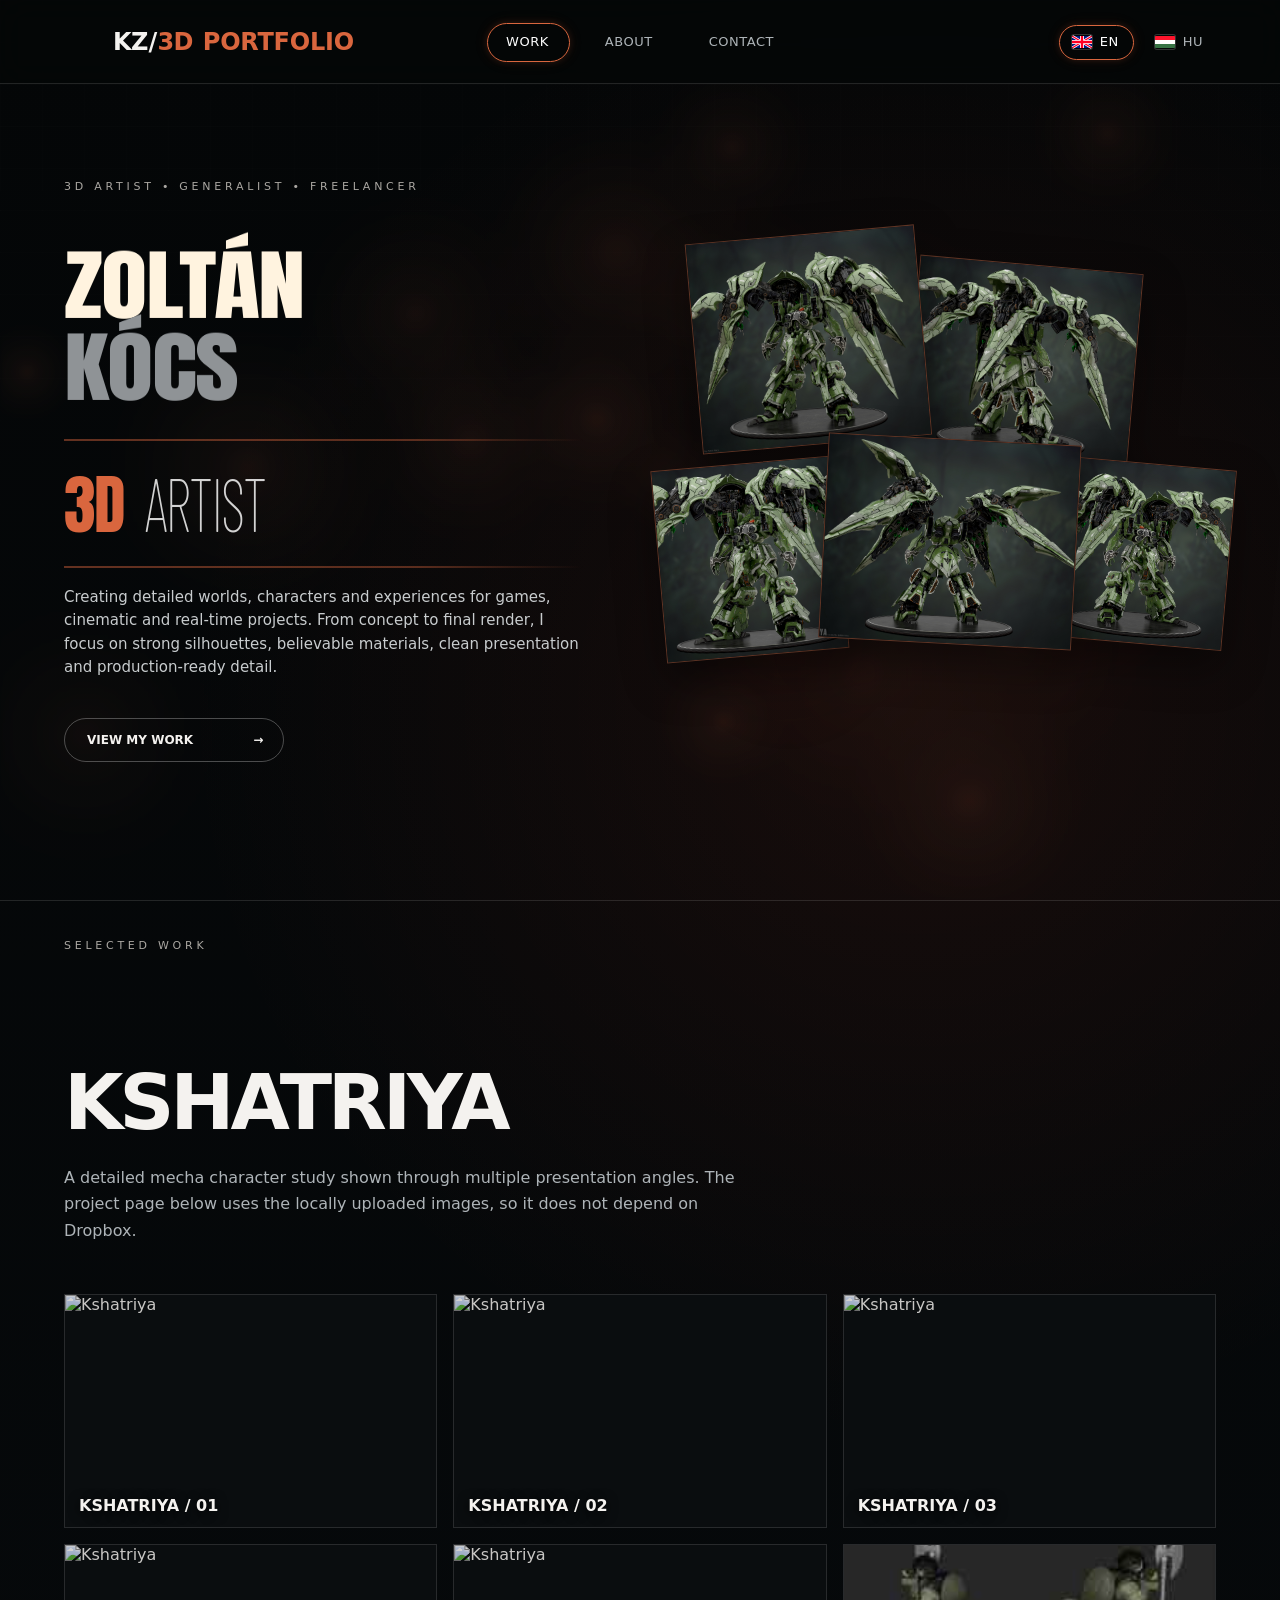
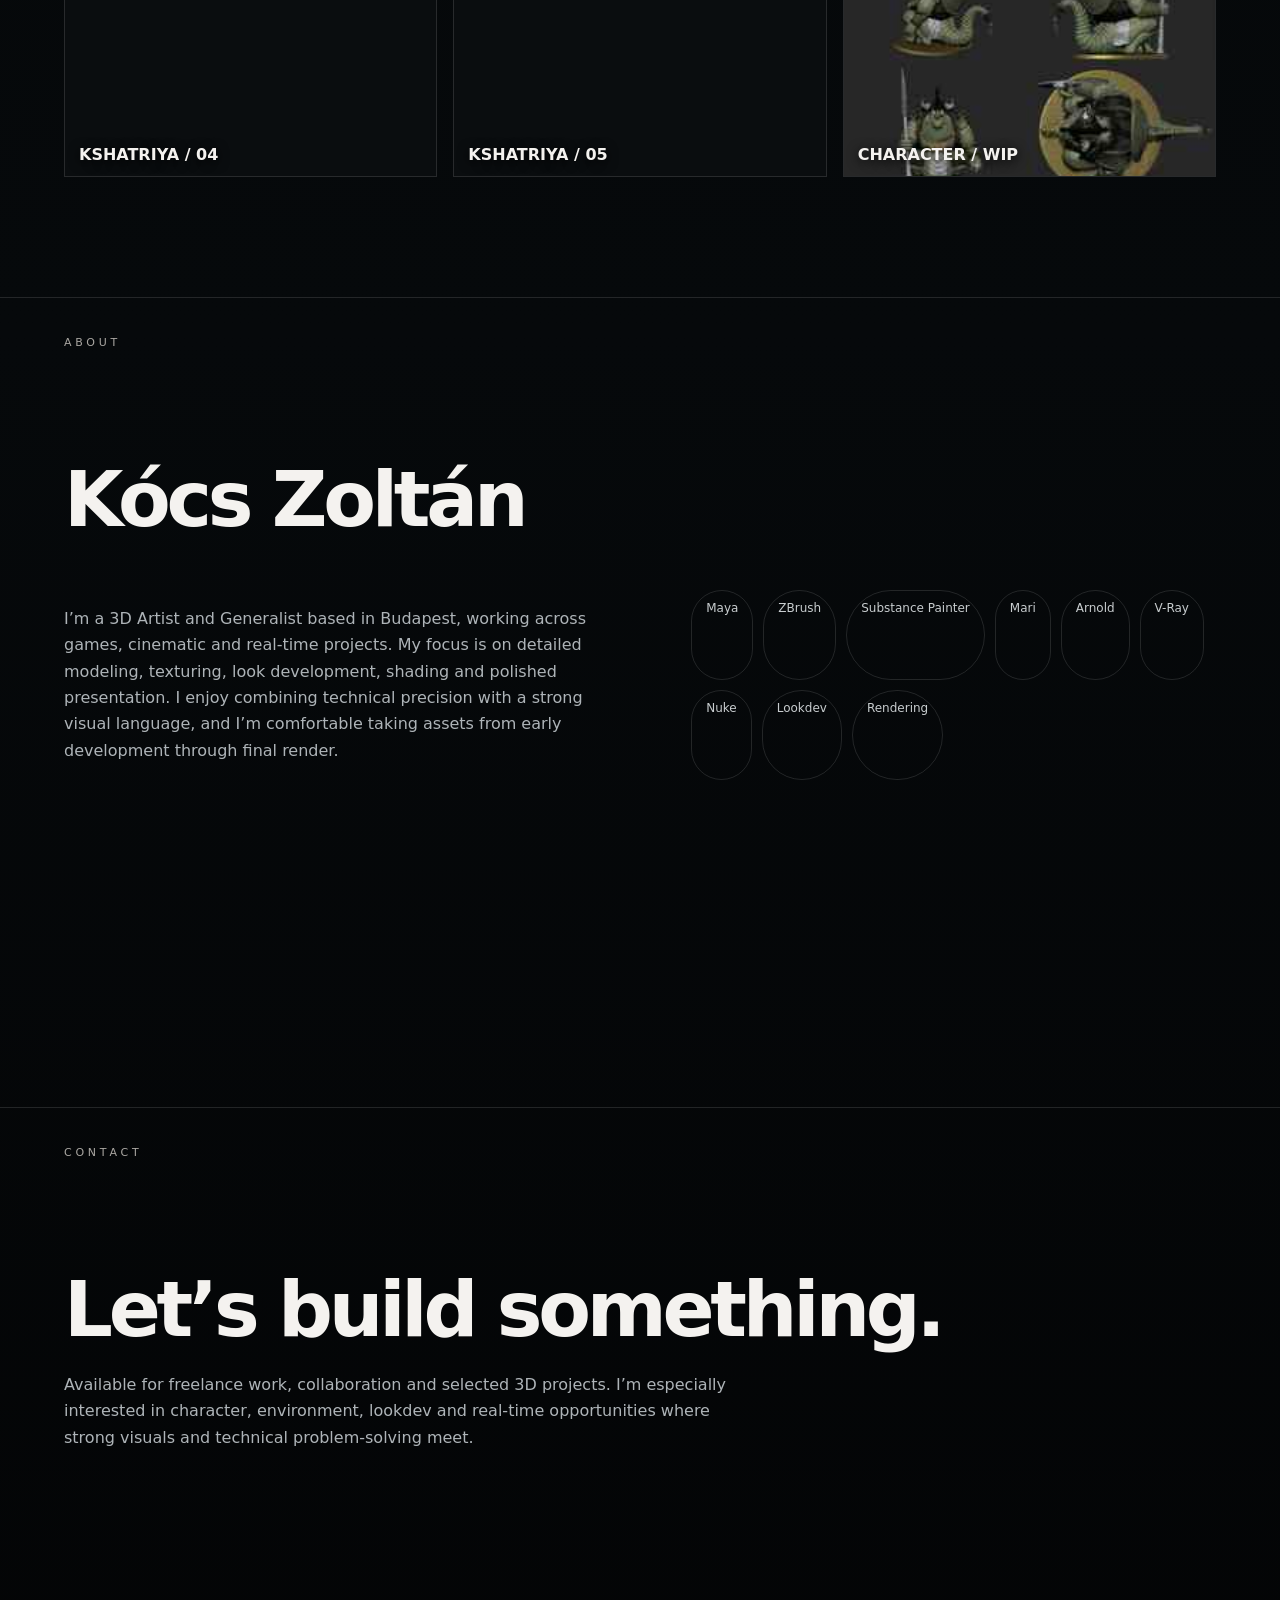
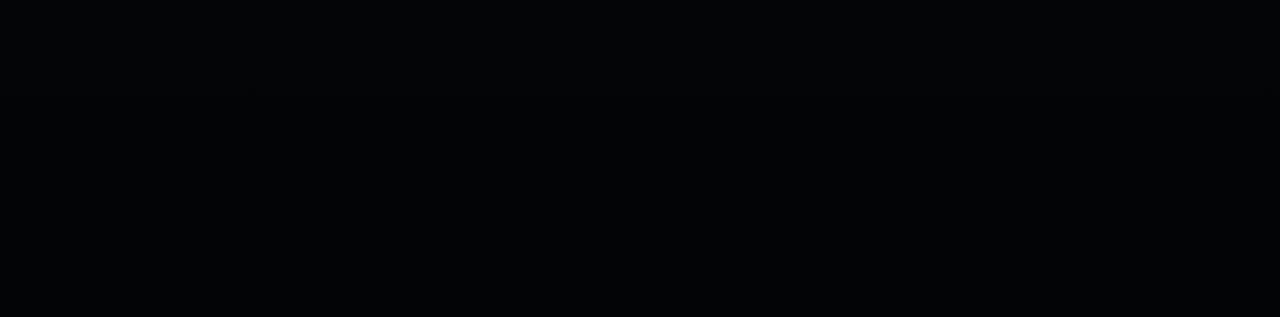
==== commit 0ce16028: "Remove homepage ticker" ====
--- a/base.html
+++ b/base.html
@@ -143,7 +143,7 @@
 .header-fox-img{display:block!important;width:38px!important;height:38px!important;object-fit:contain!important;flex:0 0 38px!important;margin-right:11px!important;opacity:1!important;visibility:visible!important;transition:transform .28s ease,filter .28s ease}
 .brand:hover .header-fox-img{transform:scale(1.02);filter:drop-shadow(0 0 8px rgba(255,90,0,.42))}
 @media(max-width:720px){.header-fox-img{width:30px!important;height:30px!important;flex-basis:30px!important;margin-right:8px!important}}
-</style></head><body><canvas class="ambient-physics" aria-hidden="true"></canvas><header class="header"><a class="brand" href="#work"><img class="header-fox-img" src="assets/kz-fox-logo.png" alt="KZ fox logo"><span class="kz">KZ</span><span class="slash">/</span><b>3D</b><span class="portfolio">PORTFOLIO</span></a><nav class="nav"><a href="#work" class="active">WORK</a><a href="#about">ABOUT</a><a href="#contact">CONTACT</a></nav><div class="lang"><span class="label">Languages</span><button class="active" data-lang="en"><span class="flag" aria-hidden="true"><svg viewBox="0 0 60 36" xmlns="http://www.w3.org/2000/svg"><rect width="60" height="36" fill="#012169"/><path d="M0 0l60 36M60 0L0 36" stroke="#fff" stroke-width="8"/><path d="M0 0l60 36M60 0L0 36" stroke="#C8102E" stroke-width="4"/><path d="M30 0v36M0 18h60" stroke="#fff" stroke-width="12"/><path d="M30 0v36M0 18h60" stroke="#C8102E" stroke-width="7"/></svg></span><span>EN</span></button><button data-lang="hu"><span class="flag" aria-hidden="true"><svg viewBox="0 0 60 36" xmlns="http://www.w3.org/2000/svg"><rect width="60" height="12" y="0" fill="#CE2939"/><rect width="60" height="12" y="12" fill="#fff"/><rect width="60" height="12" y="24" fill="#477050"/></svg></span><span>HU</span></button></div><div class="scroll-progress" aria-hidden="true"><span></span></div></header><main><section id="work" class="hero section-anchor"><div class="copy"><div class="eyebrow">3D ARTIST • GENERALIST • FREELANCER</div><div class="name"><span class="top">ZOLTÁN</span><span class="bottom">KÓCS</span></div><div class="name-role-rule" aria-hidden="true"></div><div class="role"><b>3D</b><span class="artist">ARTIST</span></div><div class="rule"></div><p class="desc" data-en="Creating detailed worlds, characters and experiences for games, cinematic and real-time projects. From concept to final render, I focus on strong silhouettes, believable materials, clean presentation and production-ready detail." data-hu="Részletgazdag világokat, karaktereket és élményeket készítek játékokhoz, filmes és real-time projektekhez. A koncepciótól a végső renderig.">Creating detailed worlds, characters and experiences for games, cinematic and real-time projects. From concept to final render, I focus on strong silhouettes, believable materials, clean presentation and production-ready detail.</p><a class="cta" href="#selected"><span data-en="VIEW MY WORK" data-hu="MUNKÁIM">VIEW MY WORK</span><span>→</span></a></div><div class="stage" aria-label="Kshatriya portfolio collage"><figure class="card c1"><img src="assets/KshatriyaA.jpg" alt="Kshatriya front view"><figcaption class="tag">KSHATRIYA</figcaption><span class="num">01</span></figure><figure class="card c2"><img src="assets/KshatriyaC.jpg" alt="Kshatriya view"><figcaption class="tag">KSHATRIYA</figcaption><span class="num">02</span></figure><figure class="card c3"><img src="assets/KshatriyaD.jpg" alt="Kshatriya rear three quarter"><figcaption class="tag">KSHATRIYA</figcaption><span class="num">03</span></figure><figure class="card c4"><img src="assets/KshatriyaF.jpg" alt="Kshatriya front three quarter"><figcaption class="tag">KSHATRIYA</figcaption><span class="num">04</span></figure><figure class="card c5"><img src="assets/KshatriyaH.jpg" alt="Kshatriya side view"><figcaption class="tag">KSHATRIYA</figcaption><span class="num">05</span></figure><div class="scrollmark"><span class="dot"></span></div></div><div class="ticker-wrap" aria-hidden="true"><div class="ticker"><span>MODELING</span><span>TEXTURING</span><span>RIGGING</span><span>LOOKDEV</span><span>SHADING</span><span>RENDERING</span><span>MAYA</span><span>SUBSTANCE PAINTER</span><span>MARI</span><span>NUKE</span><span>COMPOSITING</span><span>REAL-TIME</span><span>MODELING</span><span>TEXTURING</span><span>RIGGING</span><span>LOOKDEV</span><span>SHADING</span><span>RENDERING</span><span>MAYA</span><span>SUBSTANCE PAINTER</span><span>MARI</span><span>NUKE</span><span>COMPOSITING</span><span>REAL-TIME</span></div></div></section><section id="selected" class="section"><div class="eyebrow">SELECTED WORK</div><h2>KSHATRIYA</h2><p class="lead">A detailed mecha character study shown through multiple presentation angles. The project page below uses the locally uploaded images, so it does not depend on Dropbox.</p><div class="workgrid"><div class="workitem"><img src="assets/kshatriya-02.jpg" alt="Kshatriya"><div class="cap">KSHATRIYA / 01</div></div><div class="workitem"><img src="assets/kshatriya-05.jpg" alt="Kshatriya"><div class="cap">KSHATRIYA / 02</div></div><div class="workitem"><img src="assets/kshatriya-06.jpg" alt="Kshatriya"><div class="cap">KSHATRIYA / 03</div></div><div class="workitem"><img src="assets/kshatriya-08.jpg" alt="Kshatriya"><div class="cap">KSHATRIYA / 04</div></div><div class="workitem"><img src="assets/kshatriya-01.jpg" alt="Kshatriya"><div class="cap">KSHATRIYA / 05</div></div><div class="workitem"><img src="assets/kroki-wip.jpg" alt="Character WIP"><div class="cap">CHARACTER / WIP</div></div></div></section><section id="about" class="section section-anchor"><div class="eyebrow">ABOUT</div><h2>Kócs Zoltán</h2><div class="aboutcols"><p class="lead" data-en="I’m a 3D Artist and Generalist based in Budapest, working across games, cinematic and real-time projects. My focus is on detailed modeling, texturing, look development, shading and polished presentation. I enjoy combining technical precision with a strong visual language, and I’m comfortable taking assets from early development through final render." data-hu="Budapesten dolgozó 3D Artist és Generalist vagyok, játék-, filmes és real-time projekteken. A részletes modellezést, textúrázást, lookdevet és az igényes prezentációt szeretem.">I’m a 3D Artist and Generalist based in Budapest, working across games, cinematic and real-time projects. My focus is on detailed modeling, texturing, look development, shading and polished presentation. I enjoy combining technical precision with a strong visual language, and I’m comfortable taking assets from early development through final render.</p><div class="skills"><span>Maya</span><span>ZBrush</span><span>Substance Painter</span><span>Mari</span><span>Arnold</span><span>V-Ray</span><span>Nuke</span><span>Lookdev</span><span>Rendering</span></div></div></section><section id="contact" class="section section-anchor"><div class="eyebrow">CONTACT</div><h2>Let’s build something.</h2><p class="lead" data-en="Available for freelance work, collaboration and selected 3D projects. I’m especially interested in character, environment, lookdev and real-time opportunities where strong visuals and technical problem-solving meet." data-hu="Szabadúszó munkára, együttműködésre és válogatott 3D projektekre elérhető vagyok.">Available for freelance work, collaboration and selected 3D projects. I’m especially interested in character, environment, lookdev and real-time opportunities where strong visuals and technical problem-solving meet.</p></section></main><script>const progressBar=document.querySelector('.scroll-progress span');function updateScrollProgress(){const max=document.documentElement.scrollHeight-window.innerHeight;const p=max>0?Math.min(1,Math.max(0,window.scrollY/max)):0;progressBar.style.transform=`scaleX(${p})`;}updateScrollProgress();window.addEventListener('scroll',updateScrollProgress,{passive:true});const nav=[...document.querySelectorAll('.nav a')];const navEl=document.querySelector('.nav');function moveNavMarker(target){if(!target||!navEl)return;const p=navEl.getBoundingClientRect(),r=target.getBoundingClientRect();navEl.style.setProperty('--marker-x',(r.left-p.left)+'px');navEl.style.setProperty('--marker-w',r.width+'px');}const sections=[...document.querySelectorAll('.section-anchor')];const io=new IntersectionObserver(entries=>{entries.forEach(e=>{if(e.isIntersecting){nav.forEach(a=>a.classList.toggle('active',a.getAttribute('href')==='#'+e.target.id));moveNavMarker(nav.find(a=>a.classList.contains('active')));}})},{rootMargin:'-35% 0px -55% 0px',threshold:0});sections.forEach(s=>io.observe(s));const langBtns=[...document.querySelectorAll('.lang button')];const langEl=document.querySelector('.lang');function moveLangMarker(target){if(!target||!langEl)return;const p=langEl.getBoundingClientRect(),r=target.getBoundingClientRect();langEl.style.setProperty('--lang-marker-x',(r.left-p.left)+'px');langEl.style.setProperty('--lang-marker-w',r.width+'px');}langBtns.forEach(btn=>btn.addEventListener('click',()=>{langBtns.forEach(b=>b.classList.remove('active'));btn.classList.add('active');moveLangMarker(btn);const l=btn.dataset.lang;document.documentElement.lang=l==='hu'?'hu':'en';document.querySelectorAll('[data-en]').forEach(el=>el.textContent=el.dataset[l]);}));requestAnimationFrame(()=>{moveNavMarker(nav.find(a=>a.classList.contains('active')));moveLangMarker(langBtns.find(b=>b.classList.contains('active')));});window.addEventListener('resize',()=>{moveNavMarker(nav.find(a=>a.classList.contains('active')));moveLangMarker(langBtns.find(b=>b.classList.contains('active')));});const stage=document.querySelector('.stage');const cards=[...document.querySelectorAll('.card')];stage.addEventListener('mousemove',e=>{const r=stage.getBoundingClientRect();const x=(e.clientX-r.left)/r.width-.5;const y=(e.clientY-r.top)/r.height-.5;cards.forEach((c,i)=>{const d=2.4+(i%3)*.9;c.style.translate=`${x*d}px ${y*d}px`;c.style.rotate=`${x*(i%2?0.35:-0.35)}deg`;});});stage.addEventListener('mouseleave',()=>cards.forEach(c=>{c.style.translate='0 0';c.style.rotate='0deg'}));const ambientCanvas=document.querySelector('.ambient-physics');if(ambientCanvas && !window.matchMedia('(prefers-reduced-motion: reduce)').matches){const ctx=ambientCanvas.getContext('2d');let W=0,H=0,dpr=1,lastT=performance.now(),lastScrollY=window.scrollY,scrollVelocity=0,scrollBoost=0;const particles=[];const count=window.innerWidth<720?10:18;function resizeAmbient(){dpr=Math.min(window.devicePixelRatio||1,1.6);W=window.innerWidth;H=window.innerHeight;ambientCanvas.width=Math.round(W*dpr);ambientCanvas.height=Math.round(H*dpr);ambientCanvas.style.width=W+'px';ambientCanvas.style.height=H+'px';ctx.setTransform(dpr,0,0,dpr,0,0);particles.forEach(p=>{p.x=Math.min(Math.max(p.r,p.x),W-p.r);p.y=Math.min(Math.max(p.r,p.y),H-p.r)});}function spawn(i){const r=22+Math.random()*56;const a=Math.random()*Math.PI*2;const speed=.0056+Math.random()*.0101;return {x:r+Math.random()*Math.max(1,W-r*2),y:r+Math.random()*Math.max(1,H-r*2),r,m:r*r,vx:Math.cos(a)*speed,vy:Math.sin(a)*speed,seed:Math.random()*10,alpha:.10+Math.random()*.11};}function resetParticles(){particles.length=0;for(let i=0;i<count;i++)particles.push(spawn(i));}function resolveCollision(a,b){let dx=b.x-a.x,dy=b.y-a.y,dist=Math.hypot(dx,dy),min=a.r+b.r;if(dist===0){dx=.01;dy=0;dist=.01}if(dist>=min)return;const nx=dx/dist,ny=dy/dist,overlap=min-dist;const total=a.m+b.m;a.x-=nx*overlap*(b.m/total);a.y-=ny*overlap*(b.m/total);b.x+=nx*overlap*(a.m/total);b.y+=ny*overlap*(a.m/total);const rvx=b.vx-a.vx,rvy=b.vy-a.vy,vel=rvx*nx+rvy*ny;if(vel>0)return;const restitution=.88;const impulse=-(1+restitution)*vel/(1/a.m+1/b.m);const ix=impulse*nx,iy=impulse*ny;a.vx-=ix/a.m;a.vy-=iy/a.m;b.vx+=ix/b.m;b.vy+=iy/b.m;}function lerp(a,b,t){return a+(b-a)*t}function drawParticle(p,progress){const orange=[218,96,52],teal=[35,205,190];const rr=Math.round(lerp(orange[0],teal[0],progress)),gg=Math.round(lerp(orange[1],teal[1],progress)),bb=Math.round(lerp(orange[2],teal[2],progress));const glow=ctx.createRadialGradient(p.x,p.y,0,p.x,p.y,p.r*2.05);glow.addColorStop(0,`rgba(${rr},${gg},${bb},${p.alpha*.56})`);glow.addColorStop(.20,`rgba(${rr},${gg},${bb},${p.alpha*.30})`);glow.addColorStop(.66,`rgba(${rr},${gg},${bb},${p.alpha*.08})`);glow.addColorStop(1,`rgba(${rr},${gg},${bb},0)`);ctx.fillStyle=glow;ctx.beginPath();ctx.arc(p.x,p.y,p.r*2.05,0,Math.PI*2);ctx.fill();ctx.strokeStyle=`rgba(${rr},${gg},${bb},${.015+p.alpha*.07})`;ctx.lineWidth=.35;ctx.beginPath();ctx.arc(p.x,p.y,p.r,0,Math.PI*2);ctx.stroke();}function animateAmbient(t){const dt=Math.min(32,t-lastT);lastT=t;const maxScroll=Math.max(1,document.documentElement.scrollHeight-window.innerHeight);const progress=Math.min(1,Math.max(0,window.scrollY/maxScroll));const currentScroll=window.scrollY;scrollVelocity=(currentScroll-lastScrollY)/Math.max(1,dt);lastScrollY=currentScroll;scrollBoost=Math.max(Math.abs(scrollVelocity)*11,scrollBoost*.90);const speedFactor=1+Math.min(18,scrollBoost);ctx.clearRect(0,0,W,H);for(const p of particles){p.x+=p.vx*dt*speedFactor;p.y+=p.vy*dt*speedFactor;if(p.x-p.r<0){p.x=p.r;p.vx=Math.abs(p.vx)} else if(p.x+p.r>W){p.x=W-p.r;p.vx=-Math.abs(p.vx)}if(p.y-p.r<0){p.y=p.r;p.vy=Math.abs(p.vy)} else if(p.y+p.r>H){p.y=H-p.r;p.vy=-Math.abs(p.vy)}}for(let i=0;i<particles.length;i++)for(let j=i+1;j<particles.length;j++)resolveCollision(particles[i],particles[j]);for(const p of particles)drawParticle(p,progress);requestAnimationFrame(animateAmbient);}resizeAmbient();resetParticles();window.addEventListener('resize',resizeAmbient,{passive:true});requestAnimationFrame(animateAmbient);}</script><script id="v41-solid-3d-js">
+</style></head><body><canvas class="ambient-physics" aria-hidden="true"></canvas><header class="header"><a class="brand" href="#work"><img class="header-fox-img" src="assets/kz-fox-logo.png" alt="KZ fox logo"><span class="kz">KZ</span><span class="slash">/</span><b>3D</b><span class="portfolio">PORTFOLIO</span></a><nav class="nav"><a href="#work" class="active">WORK</a><a href="#about">ABOUT</a><a href="#contact">CONTACT</a></nav><div class="lang"><span class="label">Languages</span><button class="active" data-lang="en"><span class="flag" aria-hidden="true"><svg viewBox="0 0 60 36" xmlns="http://www.w3.org/2000/svg"><rect width="60" height="36" fill="#012169"/><path d="M0 0l60 36M60 0L0 36" stroke="#fff" stroke-width="8"/><path d="M0 0l60 36M60 0L0 36" stroke="#C8102E" stroke-width="4"/><path d="M30 0v36M0 18h60" stroke="#fff" stroke-width="12"/><path d="M30 0v36M0 18h60" stroke="#C8102E" stroke-width="7"/></svg></span><span>EN</span></button><button data-lang="hu"><span class="flag" aria-hidden="true"><svg viewBox="0 0 60 36" xmlns="http://www.w3.org/2000/svg"><rect width="60" height="12" y="0" fill="#CE2939"/><rect width="60" height="12" y="12" fill="#fff"/><rect width="60" height="12" y="24" fill="#477050"/></svg></span><span>HU</span></button></div><div class="scroll-progress" aria-hidden="true"><span></span></div></header><main><section id="work" class="hero section-anchor"><div class="copy"><div class="eyebrow">3D ARTIST • GENERALIST • FREELANCER</div><div class="name"><span class="top">ZOLTÁN</span><span class="bottom">KÓCS</span></div><div class="name-role-rule" aria-hidden="true"></div><div class="role"><b>3D</b><span class="artist">ARTIST</span></div><div class="rule"></div><p class="desc" data-en="Creating detailed worlds, characters and experiences for games, cinematic and real-time projects. From concept to final render, I focus on strong silhouettes, believable materials, clean presentation and production-ready detail." data-hu="Részletgazdag világokat, karaktereket és élményeket készítek játékokhoz, filmes és real-time projektekhez. A koncepciótól a végső renderig.">Creating detailed worlds, characters and experiences for games, cinematic and real-time projects. From concept to final render, I focus on strong silhouettes, believable materials, clean presentation and production-ready detail.</p><a class="cta" href="#selected"><span data-en="VIEW MY WORK" data-hu="MUNKÁIM">VIEW MY WORK</span><span>→</span></a></div><div class="stage" aria-label="Kshatriya portfolio collage"><figure class="card c1"><img src="assets/KshatriyaA.jpg" alt="Kshatriya front view"><figcaption class="tag">KSHATRIYA</figcaption><span class="num">01</span></figure><figure class="card c2"><img src="assets/KshatriyaC.jpg" alt="Kshatriya view"><figcaption class="tag">KSHATRIYA</figcaption><span class="num">02</span></figure><figure class="card c3"><img src="assets/KshatriyaD.jpg" alt="Kshatriya rear three quarter"><figcaption class="tag">KSHATRIYA</figcaption><span class="num">03</span></figure><figure class="card c4"><img src="assets/KshatriyaF.jpg" alt="Kshatriya front three quarter"><figcaption class="tag">KSHATRIYA</figcaption><span class="num">04</span></figure><figure class="card c5"><img src="assets/KshatriyaH.jpg" alt="Kshatriya side view"><figcaption class="tag">KSHATRIYA</figcaption><span class="num">05</span></figure><div class="scrollmark"><span class="dot"></span></div></div></section><section id="selected" class="section"><div class="eyebrow">SELECTED WORK</div><h2>KSHATRIYA</h2><p class="lead">A detailed mecha character study shown through multiple presentation angles. The project page below uses the locally uploaded images, so it does not depend on Dropbox.</p><div class="workgrid"><div class="workitem"><img src="assets/kshatriya-02.jpg" alt="Kshatriya"><div class="cap">KSHATRIYA / 01</div></div><div class="workitem"><img src="assets/kshatriya-05.jpg" alt="Kshatriya"><div class="cap">KSHATRIYA / 02</div></div><div class="workitem"><img src="assets/kshatriya-06.jpg" alt="Kshatriya"><div class="cap">KSHATRIYA / 03</div></div><div class="workitem"><img src="assets/kshatriya-08.jpg" alt="Kshatriya"><div class="cap">KSHATRIYA / 04</div></div><div class="workitem"><img src="assets/kshatriya-01.jpg" alt="Kshatriya"><div class="cap">KSHATRIYA / 05</div></div><div class="workitem"><img src="assets/kroki-wip.jpg" alt="Character WIP"><div class="cap">CHARACTER / WIP</div></div></div></section><section id="about" class="section section-anchor"><div class="eyebrow">ABOUT</div><h2>Kócs Zoltán</h2><div class="aboutcols"><p class="lead" data-en="I’m a 3D Artist and Generalist based in Budapest, working across games, cinematic and real-time projects. My focus is on detailed modeling, texturing, look development, shading and polished presentation. I enjoy combining technical precision with a strong visual language, and I’m comfortable taking assets from early development through final render." data-hu="Budapesten dolgozó 3D Artist és Generalist vagyok, játék-, filmes és real-time projekteken. A részletes modellezést, textúrázást, lookdevet és az igényes prezentációt szeretem.">I’m a 3D Artist and Generalist based in Budapest, working across games, cinematic and real-time projects. My focus is on detailed modeling, texturing, look development, shading and polished presentation. I enjoy combining technical precision with a strong visual language, and I’m comfortable taking assets from early development through final render.</p><div class="skills"><span>Maya</span><span>ZBrush</span><span>Substance Painter</span><span>Mari</span><span>Arnold</span><span>V-Ray</span><span>Nuke</span><span>Lookdev</span><span>Rendering</span></div></div></section><section id="contact" class="section section-anchor"><div class="eyebrow">CONTACT</div><h2>Let’s build something.</h2><p class="lead" data-en="Available for freelance work, collaboration and selected 3D projects. I’m especially interested in character, environment, lookdev and real-time opportunities where strong visuals and technical problem-solving meet." data-hu="Szabadúszó munkára, együttműködésre és válogatott 3D projektekre elérhető vagyok.">Available for freelance work, collaboration and selected 3D projects. I’m especially interested in character, environment, lookdev and real-time opportunities where strong visuals and technical problem-solving meet.</p></section></main><script>const progressBar=document.querySelector('.scroll-progress span');function updateScrollProgress(){const max=document.documentElement.scrollHeight-window.innerHeight;const p=max>0?Math.min(1,Math.max(0,window.scrollY/max)):0;progressBar.style.transform=`scaleX(${p})`;}updateScrollProgress();window.addEventListener('scroll',updateScrollProgress,{passive:true});const nav=[...document.querySelectorAll('.nav a')];const navEl=document.querySelector('.nav');function moveNavMarker(target){if(!target||!navEl)return;const p=navEl.getBoundingClientRect(),r=target.getBoundingClientRect();navEl.style.setProperty('--marker-x',(r.left-p.left)+'px');navEl.style.setProperty('--marker-w',r.width+'px');}const sections=[...document.querySelectorAll('.section-anchor')];const io=new IntersectionObserver(entries=>{entries.forEach(e=>{if(e.isIntersecting){nav.forEach(a=>a.classList.toggle('active',a.getAttribute('href')==='#'+e.target.id));moveNavMarker(nav.find(a=>a.classList.contains('active')));}})},{rootMargin:'-35% 0px -55% 0px',threshold:0});sections.forEach(s=>io.observe(s));const langBtns=[...document.querySelectorAll('.lang button')];const langEl=document.querySelector('.lang');function moveLangMarker(target){if(!target||!langEl)return;const p=langEl.getBoundingClientRect(),r=target.getBoundingClientRect();langEl.style.setProperty('--lang-marker-x',(r.left-p.left)+'px');langEl.style.setProperty('--lang-marker-w',r.width+'px');}langBtns.forEach(btn=>btn.addEventListener('click',()=>{langBtns.forEach(b=>b.classList.remove('active'));btn.classList.add('active');moveLangMarker(btn);const l=btn.dataset.lang;document.documentElement.lang=l==='hu'?'hu':'en';document.querySelectorAll('[data-en]').forEach(el=>el.textContent=el.dataset[l]);}));requestAnimationFrame(()=>{moveNavMarker(nav.find(a=>a.classList.contains('active')));moveLangMarker(langBtns.find(b=>b.classList.contains('active')));});window.addEventListener('resize',()=>{moveNavMarker(nav.find(a=>a.classList.contains('active')));moveLangMarker(langBtns.find(b=>b.classList.contains('active')));});const stage=document.querySelector('.stage');const cards=[...document.querySelectorAll('.card')];stage.addEventListener('mousemove',e=>{const r=stage.getBoundingClientRect();const x=(e.clientX-r.left)/r.width-.5;const y=(e.clientY-r.top)/r.height-.5;cards.forEach((c,i)=>{const d=2.4+(i%3)*.9;c.style.translate=`${x*d}px ${y*d}px`;c.style.rotate=`${x*(i%2?0.35:-0.35)}deg`;});});stage.addEventListener('mouseleave',()=>cards.forEach(c=>{c.style.translate='0 0';c.style.rotate='0deg'}));const ambientCanvas=document.querySelector('.ambient-physics');if(ambientCanvas && !window.matchMedia('(prefers-reduced-motion: reduce)').matches){const ctx=ambientCanvas.getContext('2d');let W=0,H=0,dpr=1,lastT=performance.now(),lastScrollY=window.scrollY,scrollVelocity=0,scrollBoost=0;const particles=[];const count=window.innerWidth<720?10:18;function resizeAmbient(){dpr=Math.min(window.devicePixelRatio||1,1.6);W=window.innerWidth;H=window.innerHeight;ambientCanvas.width=Math.round(W*dpr);ambientCanvas.height=Math.round(H*dpr);ambientCanvas.style.width=W+'px';ambientCanvas.style.height=H+'px';ctx.setTransform(dpr,0,0,dpr,0,0);particles.forEach(p=>{p.x=Math.min(Math.max(p.r,p.x),W-p.r);p.y=Math.min(Math.max(p.r,p.y),H-p.r)});}function spawn(i){const r=22+Math.random()*56;const a=Math.random()*Math.PI*2;const speed=.0056+Math.random()*.0101;return {x:r+Math.random()*Math.max(1,W-r*2),y:r+Math.random()*Math.max(1,H-r*2),r,m:r*r,vx:Math.cos(a)*speed,vy:Math.sin(a)*speed,seed:Math.random()*10,alpha:.10+Math.random()*.11};}function resetParticles(){particles.length=0;for(let i=0;i<count;i++)particles.push(spawn(i));}function resolveCollision(a,b){let dx=b.x-a.x,dy=b.y-a.y,dist=Math.hypot(dx,dy),min=a.r+b.r;if(dist===0){dx=.01;dy=0;dist=.01}if(dist>=min)return;const nx=dx/dist,ny=dy/dist,overlap=min-dist;const total=a.m+b.m;a.x-=nx*overlap*(b.m/total);a.y-=ny*overlap*(b.m/total);b.x+=nx*overlap*(a.m/total);b.y+=ny*overlap*(a.m/total);const rvx=b.vx-a.vx,rvy=b.vy-a.vy,vel=rvx*nx+rvy*ny;if(vel>0)return;const restitution=.88;const impulse=-(1+restitution)*vel/(1/a.m+1/b.m);const ix=impulse*nx,iy=impulse*ny;a.vx-=ix/a.m;a.vy-=iy/a.m;b.vx+=ix/b.m;b.vy+=iy/b.m;}function lerp(a,b,t){return a+(b-a)*t}function drawParticle(p,progress){const orange=[218,96,52],teal=[35,205,190];const rr=Math.round(lerp(orange[0],teal[0],progress)),gg=Math.round(lerp(orange[1],teal[1],progress)),bb=Math.round(lerp(orange[2],teal[2],progress));const glow=ctx.createRadialGradient(p.x,p.y,0,p.x,p.y,p.r*2.05);glow.addColorStop(0,`rgba(${rr},${gg},${bb},${p.alpha*.56})`);glow.addColorStop(.20,`rgba(${rr},${gg},${bb},${p.alpha*.30})`);glow.addColorStop(.66,`rgba(${rr},${gg},${bb},${p.alpha*.08})`);glow.addColorStop(1,`rgba(${rr},${gg},${bb},0)`);ctx.fillStyle=glow;ctx.beginPath();ctx.arc(p.x,p.y,p.r*2.05,0,Math.PI*2);ctx.fill();ctx.strokeStyle=`rgba(${rr},${gg},${bb},${.015+p.alpha*.07})`;ctx.lineWidth=.35;ctx.beginPath();ctx.arc(p.x,p.y,p.r,0,Math.PI*2);ctx.stroke();}function animateAmbient(t){const dt=Math.min(32,t-lastT);lastT=t;const maxScroll=Math.max(1,document.documentElement.scrollHeight-window.innerHeight);const progress=Math.min(1,Math.max(0,window.scrollY/maxScroll));const currentScroll=window.scrollY;scrollVelocity=(currentScroll-lastScrollY)/Math.max(1,dt);lastScrollY=currentScroll;scrollBoost=Math.max(Math.abs(scrollVelocity)*11,scrollBoost*.90);const speedFactor=1+Math.min(18,scrollBoost);ctx.clearRect(0,0,W,H);for(const p of particles){p.x+=p.vx*dt*speedFactor;p.y+=p.vy*dt*speedFactor;if(p.x-p.r<0){p.x=p.r;p.vx=Math.abs(p.vx)} else if(p.x+p.r>W){p.x=W-p.r;p.vx=-Math.abs(p.vx)}if(p.y-p.r<0){p.y=p.r;p.vy=Math.abs(p.vy)} else if(p.y+p.r>H){p.y=H-p.r;p.vy=-Math.abs(p.vy)}}for(let i=0;i<particles.length;i++)for(let j=i+1;j<particles.length;j++)resolveCollision(particles[i],particles[j]);for(const p of particles)drawParticle(p,progress);requestAnimationFrame(animateAmbient);}resizeAmbient();resetParticles();window.addEventListener('resize',resizeAmbient,{passive:true});requestAnimationFrame(animateAmbient);}</script><script id="v41-solid-3d-js">
 (function(){
   var el=document.querySelector('.role b');
   if(!el || el.dataset.solid3d==='1') return;
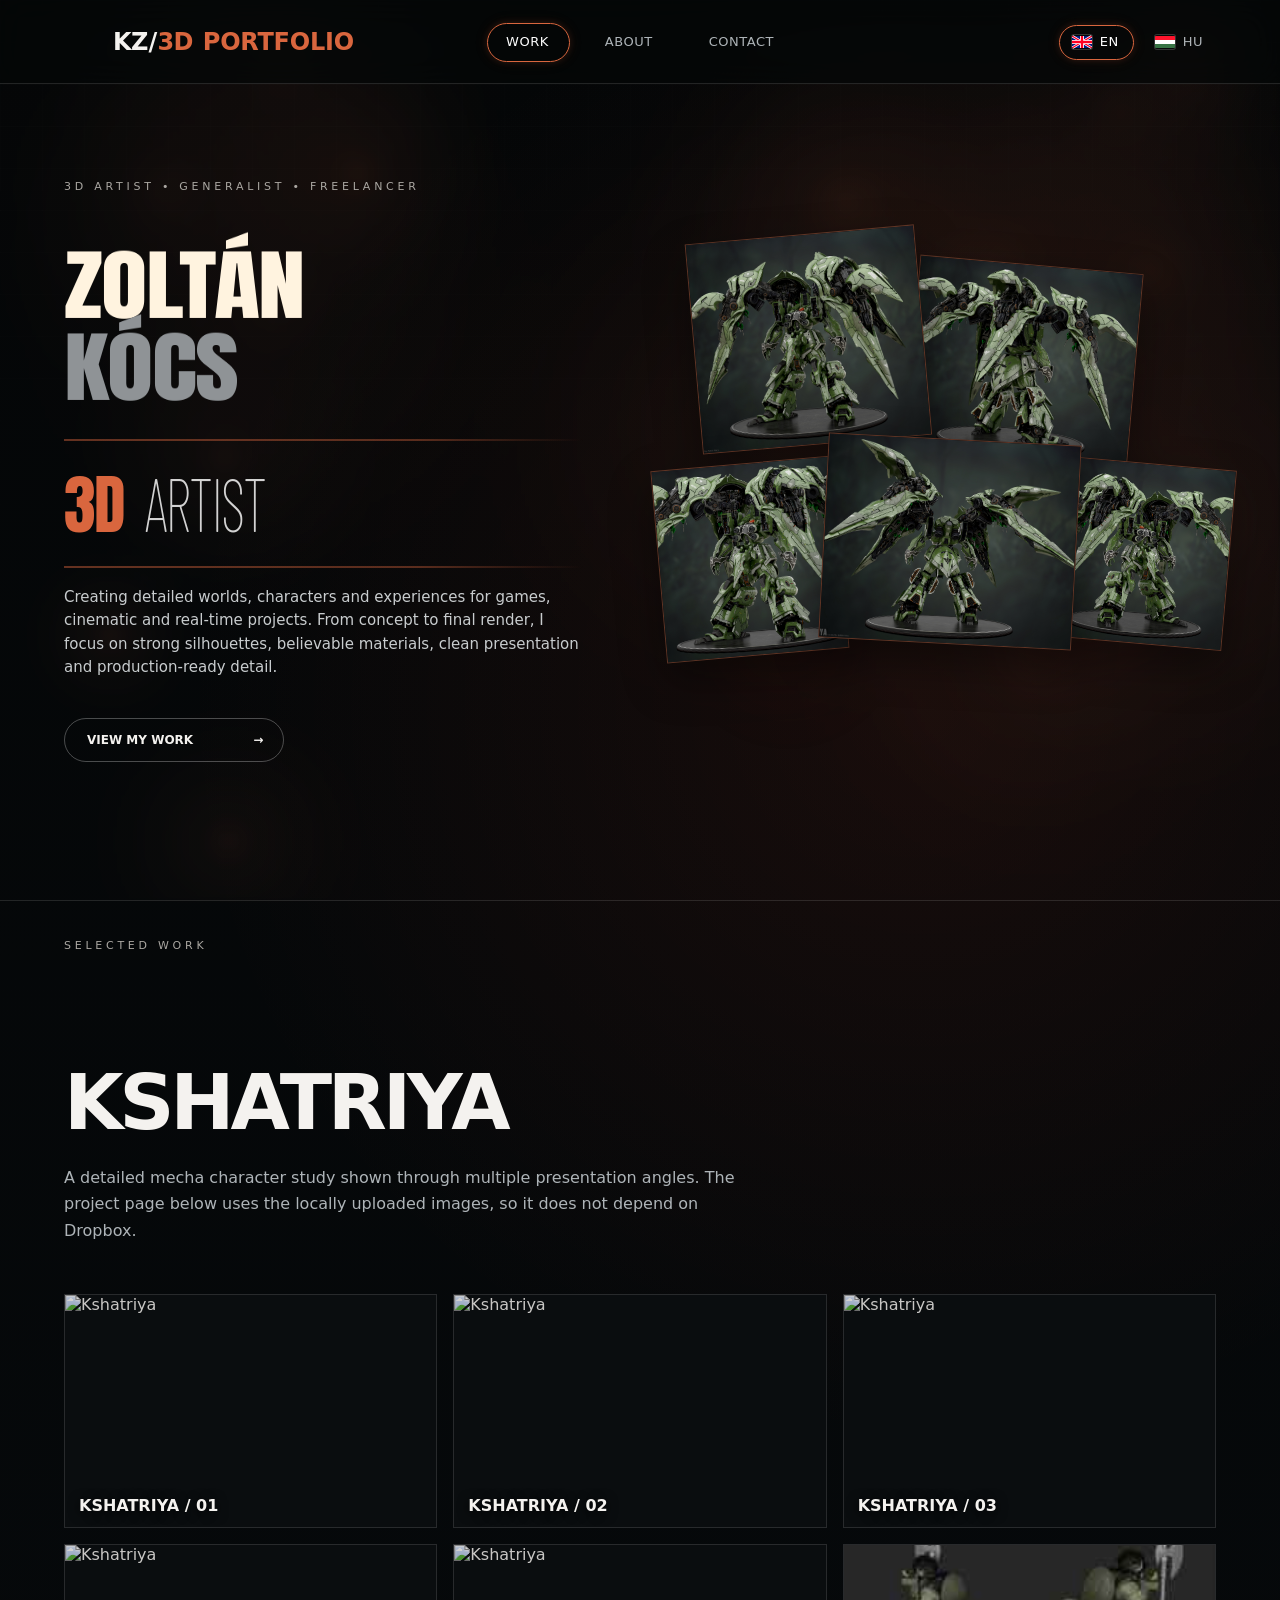
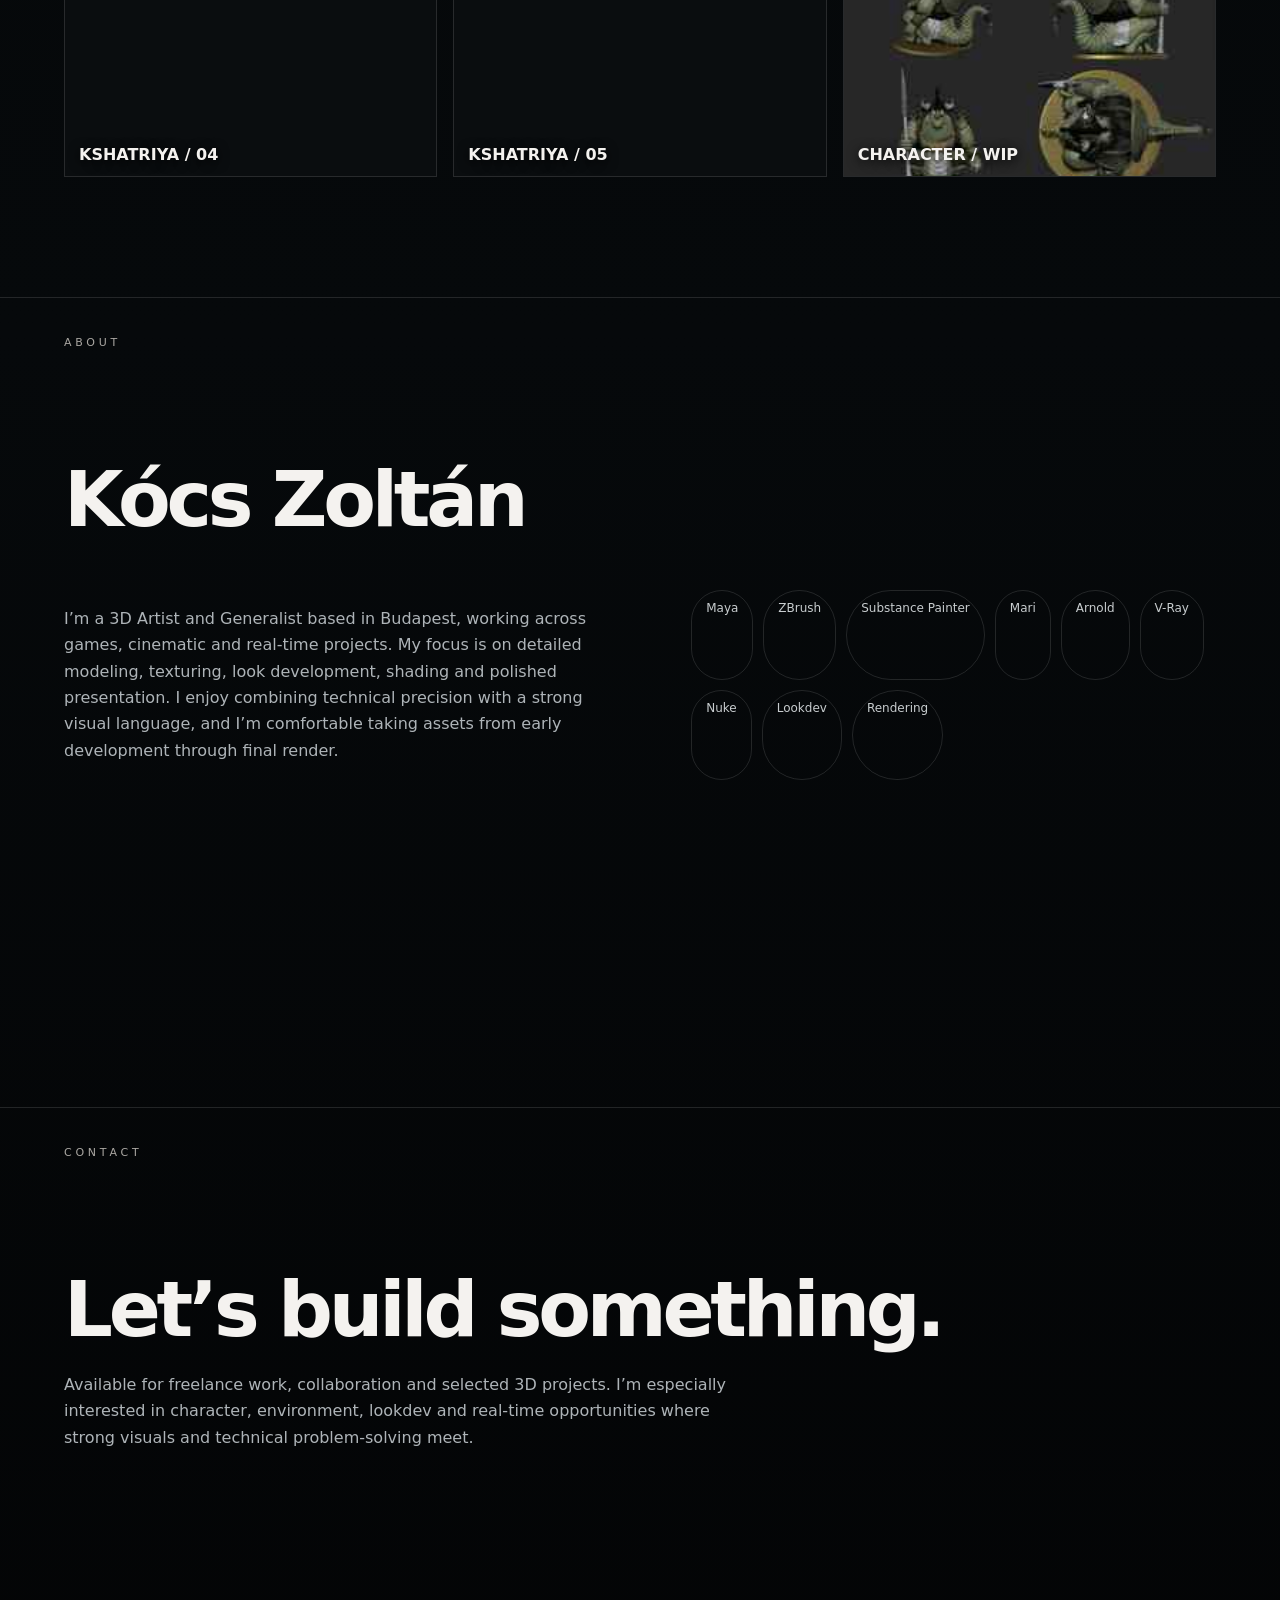
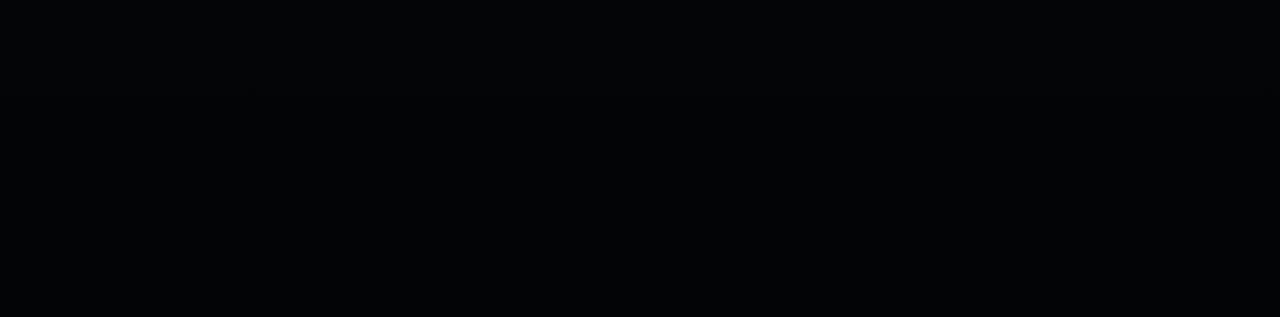
==== commit 7f87cee2: "Double ambient glow diameter" ====
--- a/base.html
+++ b/base.html
@@ -143,7 +143,7 @@
 .header-fox-img{display:block!important;width:38px!important;height:38px!important;object-fit:contain!important;flex:0 0 38px!important;margin-right:11px!important;opacity:1!important;visibility:visible!important;transition:transform .28s ease,filter .28s ease}
 .brand:hover .header-fox-img{transform:scale(1.02);filter:drop-shadow(0 0 8px rgba(255,90,0,.42))}
 @media(max-width:720px){.header-fox-img{width:30px!important;height:30px!important;flex-basis:30px!important;margin-right:8px!important}}
-</style></head><body><canvas class="ambient-physics" aria-hidden="true"></canvas><header class="header"><a class="brand" href="#work"><img class="header-fox-img" src="assets/kz-fox-logo.png" alt="KZ fox logo"><span class="kz">KZ</span><span class="slash">/</span><b>3D</b><span class="portfolio">PORTFOLIO</span></a><nav class="nav"><a href="#work" class="active">WORK</a><a href="#about">ABOUT</a><a href="#contact">CONTACT</a></nav><div class="lang"><span class="label">Languages</span><button class="active" data-lang="en"><span class="flag" aria-hidden="true"><svg viewBox="0 0 60 36" xmlns="http://www.w3.org/2000/svg"><rect width="60" height="36" fill="#012169"/><path d="M0 0l60 36M60 0L0 36" stroke="#fff" stroke-width="8"/><path d="M0 0l60 36M60 0L0 36" stroke="#C8102E" stroke-width="4"/><path d="M30 0v36M0 18h60" stroke="#fff" stroke-width="12"/><path d="M30 0v36M0 18h60" stroke="#C8102E" stroke-width="7"/></svg></span><span>EN</span></button><button data-lang="hu"><span class="flag" aria-hidden="true"><svg viewBox="0 0 60 36" xmlns="http://www.w3.org/2000/svg"><rect width="60" height="12" y="0" fill="#CE2939"/><rect width="60" height="12" y="12" fill="#fff"/><rect width="60" height="12" y="24" fill="#477050"/></svg></span><span>HU</span></button></div><div class="scroll-progress" aria-hidden="true"><span></span></div></header><main><section id="work" class="hero section-anchor"><div class="copy"><div class="eyebrow">3D ARTIST • GENERALIST • FREELANCER</div><div class="name"><span class="top">ZOLTÁN</span><span class="bottom">KÓCS</span></div><div class="name-role-rule" aria-hidden="true"></div><div class="role"><b>3D</b><span class="artist">ARTIST</span></div><div class="rule"></div><p class="desc" data-en="Creating detailed worlds, characters and experiences for games, cinematic and real-time projects. From concept to final render, I focus on strong silhouettes, believable materials, clean presentation and production-ready detail." data-hu="Részletgazdag világokat, karaktereket és élményeket készítek játékokhoz, filmes és real-time projektekhez. A koncepciótól a végső renderig.">Creating detailed worlds, characters and experiences for games, cinematic and real-time projects. From concept to final render, I focus on strong silhouettes, believable materials, clean presentation and production-ready detail.</p><a class="cta" href="#selected"><span data-en="VIEW MY WORK" data-hu="MUNKÁIM">VIEW MY WORK</span><span>→</span></a></div><div class="stage" aria-label="Kshatriya portfolio collage"><figure class="card c1"><img src="assets/KshatriyaA.jpg" alt="Kshatriya front view"><figcaption class="tag">KSHATRIYA</figcaption><span class="num">01</span></figure><figure class="card c2"><img src="assets/KshatriyaC.jpg" alt="Kshatriya view"><figcaption class="tag">KSHATRIYA</figcaption><span class="num">02</span></figure><figure class="card c3"><img src="assets/KshatriyaD.jpg" alt="Kshatriya rear three quarter"><figcaption class="tag">KSHATRIYA</figcaption><span class="num">03</span></figure><figure class="card c4"><img src="assets/KshatriyaF.jpg" alt="Kshatriya front three quarter"><figcaption class="tag">KSHATRIYA</figcaption><span class="num">04</span></figure><figure class="card c5"><img src="assets/KshatriyaH.jpg" alt="Kshatriya side view"><figcaption class="tag">KSHATRIYA</figcaption><span class="num">05</span></figure><div class="scrollmark"><span class="dot"></span></div></div></section><section id="selected" class="section"><div class="eyebrow">SELECTED WORK</div><h2>KSHATRIYA</h2><p class="lead">A detailed mecha character study shown through multiple presentation angles. The project page below uses the locally uploaded images, so it does not depend on Dropbox.</p><div class="workgrid"><div class="workitem"><img src="assets/kshatriya-02.jpg" alt="Kshatriya"><div class="cap">KSHATRIYA / 01</div></div><div class="workitem"><img src="assets/kshatriya-05.jpg" alt="Kshatriya"><div class="cap">KSHATRIYA / 02</div></div><div class="workitem"><img src="assets/kshatriya-06.jpg" alt="Kshatriya"><div class="cap">KSHATRIYA / 03</div></div><div class="workitem"><img src="assets/kshatriya-08.jpg" alt="Kshatriya"><div class="cap">KSHATRIYA / 04</div></div><div class="workitem"><img src="assets/kshatriya-01.jpg" alt="Kshatriya"><div class="cap">KSHATRIYA / 05</div></div><div class="workitem"><img src="assets/kroki-wip.jpg" alt="Character WIP"><div class="cap">CHARACTER / WIP</div></div></div></section><section id="about" class="section section-anchor"><div class="eyebrow">ABOUT</div><h2>Kócs Zoltán</h2><div class="aboutcols"><p class="lead" data-en="I’m a 3D Artist and Generalist based in Budapest, working across games, cinematic and real-time projects. My focus is on detailed modeling, texturing, look development, shading and polished presentation. I enjoy combining technical precision with a strong visual language, and I’m comfortable taking assets from early development through final render." data-hu="Budapesten dolgozó 3D Artist és Generalist vagyok, játék-, filmes és real-time projekteken. A részletes modellezést, textúrázást, lookdevet és az igényes prezentációt szeretem.">I’m a 3D Artist and Generalist based in Budapest, working across games, cinematic and real-time projects. My focus is on detailed modeling, texturing, look development, shading and polished presentation. I enjoy combining technical precision with a strong visual language, and I’m comfortable taking assets from early development through final render.</p><div class="skills"><span>Maya</span><span>ZBrush</span><span>Substance Painter</span><span>Mari</span><span>Arnold</span><span>V-Ray</span><span>Nuke</span><span>Lookdev</span><span>Rendering</span></div></div></section><section id="contact" class="section section-anchor"><div class="eyebrow">CONTACT</div><h2>Let’s build something.</h2><p class="lead" data-en="Available for freelance work, collaboration and selected 3D projects. I’m especially interested in character, environment, lookdev and real-time opportunities where strong visuals and technical problem-solving meet." data-hu="Szabadúszó munkára, együttműködésre és válogatott 3D projektekre elérhető vagyok.">Available for freelance work, collaboration and selected 3D projects. I’m especially interested in character, environment, lookdev and real-time opportunities where strong visuals and technical problem-solving meet.</p></section></main><script>const progressBar=document.querySelector('.scroll-progress span');function updateScrollProgress(){const max=document.documentElement.scrollHeight-window.innerHeight;const p=max>0?Math.min(1,Math.max(0,window.scrollY/max)):0;progressBar.style.transform=`scaleX(${p})`;}updateScrollProgress();window.addEventListener('scroll',updateScrollProgress,{passive:true});const nav=[...document.querySelectorAll('.nav a')];const navEl=document.querySelector('.nav');function moveNavMarker(target){if(!target||!navEl)return;const p=navEl.getBoundingClientRect(),r=target.getBoundingClientRect();navEl.style.setProperty('--marker-x',(r.left-p.left)+'px');navEl.style.setProperty('--marker-w',r.width+'px');}const sections=[...document.querySelectorAll('.section-anchor')];const io=new IntersectionObserver(entries=>{entries.forEach(e=>{if(e.isIntersecting){nav.forEach(a=>a.classList.toggle('active',a.getAttribute('href')==='#'+e.target.id));moveNavMarker(nav.find(a=>a.classList.contains('active')));}})},{rootMargin:'-35% 0px -55% 0px',threshold:0});sections.forEach(s=>io.observe(s));const langBtns=[...document.querySelectorAll('.lang button')];const langEl=document.querySelector('.lang');function moveLangMarker(target){if(!target||!langEl)return;const p=langEl.getBoundingClientRect(),r=target.getBoundingClientRect();langEl.style.setProperty('--lang-marker-x',(r.left-p.left)+'px');langEl.style.setProperty('--lang-marker-w',r.width+'px');}langBtns.forEach(btn=>btn.addEventListener('click',()=>{langBtns.forEach(b=>b.classList.remove('active'));btn.classList.add('active');moveLangMarker(btn);const l=btn.dataset.lang;document.documentElement.lang=l==='hu'?'hu':'en';document.querySelectorAll('[data-en]').forEach(el=>el.textContent=el.dataset[l]);}));requestAnimationFrame(()=>{moveNavMarker(nav.find(a=>a.classList.contains('active')));moveLangMarker(langBtns.find(b=>b.classList.contains('active')));});window.addEventListener('resize',()=>{moveNavMarker(nav.find(a=>a.classList.contains('active')));moveLangMarker(langBtns.find(b=>b.classList.contains('active')));});const stage=document.querySelector('.stage');const cards=[...document.querySelectorAll('.card')];stage.addEventListener('mousemove',e=>{const r=stage.getBoundingClientRect();const x=(e.clientX-r.left)/r.width-.5;const y=(e.clientY-r.top)/r.height-.5;cards.forEach((c,i)=>{const d=2.4+(i%3)*.9;c.style.translate=`${x*d}px ${y*d}px`;c.style.rotate=`${x*(i%2?0.35:-0.35)}deg`;});});stage.addEventListener('mouseleave',()=>cards.forEach(c=>{c.style.translate='0 0';c.style.rotate='0deg'}));const ambientCanvas=document.querySelector('.ambient-physics');if(ambientCanvas && !window.matchMedia('(prefers-reduced-motion: reduce)').matches){const ctx=ambientCanvas.getContext('2d');let W=0,H=0,dpr=1,lastT=performance.now(),lastScrollY=window.scrollY,scrollVelocity=0,scrollBoost=0;const particles=[];const count=window.innerWidth<720?10:18;function resizeAmbient(){dpr=Math.min(window.devicePixelRatio||1,1.6);W=window.innerWidth;H=window.innerHeight;ambientCanvas.width=Math.round(W*dpr);ambientCanvas.height=Math.round(H*dpr);ambientCanvas.style.width=W+'px';ambientCanvas.style.height=H+'px';ctx.setTransform(dpr,0,0,dpr,0,0);particles.forEach(p=>{p.x=Math.min(Math.max(p.r,p.x),W-p.r);p.y=Math.min(Math.max(p.r,p.y),H-p.r)});}function spawn(i){const r=22+Math.random()*56;const a=Math.random()*Math.PI*2;const speed=.0056+Math.random()*.0101;return {x:r+Math.random()*Math.max(1,W-r*2),y:r+Math.random()*Math.max(1,H-r*2),r,m:r*r,vx:Math.cos(a)*speed,vy:Math.sin(a)*speed,seed:Math.random()*10,alpha:.10+Math.random()*.11};}function resetParticles(){particles.length=0;for(let i=0;i<count;i++)particles.push(spawn(i));}function resolveCollision(a,b){let dx=b.x-a.x,dy=b.y-a.y,dist=Math.hypot(dx,dy),min=a.r+b.r;if(dist===0){dx=.01;dy=0;dist=.01}if(dist>=min)return;const nx=dx/dist,ny=dy/dist,overlap=min-dist;const total=a.m+b.m;a.x-=nx*overlap*(b.m/total);a.y-=ny*overlap*(b.m/total);b.x+=nx*overlap*(a.m/total);b.y+=ny*overlap*(a.m/total);const rvx=b.vx-a.vx,rvy=b.vy-a.vy,vel=rvx*nx+rvy*ny;if(vel>0)return;const restitution=.88;const impulse=-(1+restitution)*vel/(1/a.m+1/b.m);const ix=impulse*nx,iy=impulse*ny;a.vx-=ix/a.m;a.vy-=iy/a.m;b.vx+=ix/b.m;b.vy+=iy/b.m;}function lerp(a,b,t){return a+(b-a)*t}function drawParticle(p,progress){const orange=[218,96,52],teal=[35,205,190];const rr=Math.round(lerp(orange[0],teal[0],progress)),gg=Math.round(lerp(orange[1],teal[1],progress)),bb=Math.round(lerp(orange[2],teal[2],progress));const glow=ctx.createRadialGradient(p.x,p.y,0,p.x,p.y,p.r*2.05);glow.addColorStop(0,`rgba(${rr},${gg},${bb},${p.alpha*.56})`);glow.addColorStop(.20,`rgba(${rr},${gg},${bb},${p.alpha*.30})`);glow.addColorStop(.66,`rgba(${rr},${gg},${bb},${p.alpha*.08})`);glow.addColorStop(1,`rgba(${rr},${gg},${bb},0)`);ctx.fillStyle=glow;ctx.beginPath();ctx.arc(p.x,p.y,p.r*2.05,0,Math.PI*2);ctx.fill();ctx.strokeStyle=`rgba(${rr},${gg},${bb},${.015+p.alpha*.07})`;ctx.lineWidth=.35;ctx.beginPath();ctx.arc(p.x,p.y,p.r,0,Math.PI*2);ctx.stroke();}function animateAmbient(t){const dt=Math.min(32,t-lastT);lastT=t;const maxScroll=Math.max(1,document.documentElement.scrollHeight-window.innerHeight);const progress=Math.min(1,Math.max(0,window.scrollY/maxScroll));const currentScroll=window.scrollY;scrollVelocity=(currentScroll-lastScrollY)/Math.max(1,dt);lastScrollY=currentScroll;scrollBoost=Math.max(Math.abs(scrollVelocity)*11,scrollBoost*.90);const speedFactor=1+Math.min(18,scrollBoost);ctx.clearRect(0,0,W,H);for(const p of particles){p.x+=p.vx*dt*speedFactor;p.y+=p.vy*dt*speedFactor;if(p.x-p.r<0){p.x=p.r;p.vx=Math.abs(p.vx)} else if(p.x+p.r>W){p.x=W-p.r;p.vx=-Math.abs(p.vx)}if(p.y-p.r<0){p.y=p.r;p.vy=Math.abs(p.vy)} else if(p.y+p.r>H){p.y=H-p.r;p.vy=-Math.abs(p.vy)}}for(let i=0;i<particles.length;i++)for(let j=i+1;j<particles.length;j++)resolveCollision(particles[i],particles[j]);for(const p of particles)drawParticle(p,progress);requestAnimationFrame(animateAmbient);}resizeAmbient();resetParticles();window.addEventListener('resize',resizeAmbient,{passive:true});requestAnimationFrame(animateAmbient);}</script><script id="v41-solid-3d-js">
+</style></head><body><canvas class="ambient-physics" aria-hidden="true"></canvas><header class="header"><a class="brand" href="#work"><img class="header-fox-img" src="assets/kz-fox-logo.png" alt="KZ fox logo"><span class="kz">KZ</span><span class="slash">/</span><b>3D</b><span class="portfolio">PORTFOLIO</span></a><nav class="nav"><a href="#work" class="active">WORK</a><a href="#about">ABOUT</a><a href="#contact">CONTACT</a></nav><div class="lang"><span class="label">Languages</span><button class="active" data-lang="en"><span class="flag" aria-hidden="true"><svg viewBox="0 0 60 36" xmlns="http://www.w3.org/2000/svg"><rect width="60" height="36" fill="#012169"/><path d="M0 0l60 36M60 0L0 36" stroke="#fff" stroke-width="8"/><path d="M0 0l60 36M60 0L0 36" stroke="#C8102E" stroke-width="4"/><path d="M30 0v36M0 18h60" stroke="#fff" stroke-width="12"/><path d="M30 0v36M0 18h60" stroke="#C8102E" stroke-width="7"/></svg></span><span>EN</span></button><button data-lang="hu"><span class="flag" aria-hidden="true"><svg viewBox="0 0 60 36" xmlns="http://www.w3.org/2000/svg"><rect width="60" height="12" y="0" fill="#CE2939"/><rect width="60" height="12" y="12" fill="#fff"/><rect width="60" height="12" y="24" fill="#477050"/></svg></span><span>HU</span></button></div><div class="scroll-progress" aria-hidden="true"><span></span></div></header><main><section id="work" class="hero section-anchor"><div class="copy"><div class="eyebrow">3D ARTIST • GENERALIST • FREELANCER</div><div class="name"><span class="top">ZOLTÁN</span><span class="bottom">KÓCS</span></div><div class="name-role-rule" aria-hidden="true"></div><div class="role"><b>3D</b><span class="artist">ARTIST</span></div><div class="rule"></div><p class="desc" data-en="Creating detailed worlds, characters and experiences for games, cinematic and real-time projects. From concept to final render, I focus on strong silhouettes, believable materials, clean presentation and production-ready detail." data-hu="Részletgazdag világokat, karaktereket és élményeket készítek játékokhoz, filmes és real-time projektekhez. A koncepciótól a végső renderig.">Creating detailed worlds, characters and experiences for games, cinematic and real-time projects. From concept to final render, I focus on strong silhouettes, believable materials, clean presentation and production-ready detail.</p><a class="cta" href="#selected"><span data-en="VIEW MY WORK" data-hu="MUNKÁIM">VIEW MY WORK</span><span>→</span></a></div><div class="stage" aria-label="Kshatriya portfolio collage"><figure class="card c1"><img src="assets/KshatriyaA.jpg" alt="Kshatriya front view"><figcaption class="tag">KSHATRIYA</figcaption><span class="num">01</span></figure><figure class="card c2"><img src="assets/KshatriyaC.jpg" alt="Kshatriya view"><figcaption class="tag">KSHATRIYA</figcaption><span class="num">02</span></figure><figure class="card c3"><img src="assets/KshatriyaD.jpg" alt="Kshatriya rear three quarter"><figcaption class="tag">KSHATRIYA</figcaption><span class="num">03</span></figure><figure class="card c4"><img src="assets/KshatriyaF.jpg" alt="Kshatriya front three quarter"><figcaption class="tag">KSHATRIYA</figcaption><span class="num">04</span></figure><figure class="card c5"><img src="assets/KshatriyaH.jpg" alt="Kshatriya side view"><figcaption class="tag">KSHATRIYA</figcaption><span class="num">05</span></figure><div class="scrollmark"><span class="dot"></span></div></div></section><section id="selected" class="section"><div class="eyebrow">SELECTED WORK</div><h2>KSHATRIYA</h2><p class="lead">A detailed mecha character study shown through multiple presentation angles. The project page below uses the locally uploaded images, so it does not depend on Dropbox.</p><div class="workgrid"><div class="workitem"><img src="assets/kshatriya-02.jpg" alt="Kshatriya"><div class="cap">KSHATRIYA / 01</div></div><div class="workitem"><img src="assets/kshatriya-05.jpg" alt="Kshatriya"><div class="cap">KSHATRIYA / 02</div></div><div class="workitem"><img src="assets/kshatriya-06.jpg" alt="Kshatriya"><div class="cap">KSHATRIYA / 03</div></div><div class="workitem"><img src="assets/kshatriya-08.jpg" alt="Kshatriya"><div class="cap">KSHATRIYA / 04</div></div><div class="workitem"><img src="assets/kshatriya-01.jpg" alt="Kshatriya"><div class="cap">KSHATRIYA / 05</div></div><div class="workitem"><img src="assets/kroki-wip.jpg" alt="Character WIP"><div class="cap">CHARACTER / WIP</div></div></div></section><section id="about" class="section section-anchor"><div class="eyebrow">ABOUT</div><h2>Kócs Zoltán</h2><div class="aboutcols"><p class="lead" data-en="I’m a 3D Artist and Generalist based in Budapest, working across games, cinematic and real-time projects. My focus is on detailed modeling, texturing, look development, shading and polished presentation. I enjoy combining technical precision with a strong visual language, and I’m comfortable taking assets from early development through final render." data-hu="Budapesten dolgozó 3D Artist és Generalist vagyok, játék-, filmes és real-time projekteken. A részletes modellezést, textúrázást, lookdevet és az igényes prezentációt szeretem.">I’m a 3D Artist and Generalist based in Budapest, working across games, cinematic and real-time projects. My focus is on detailed modeling, texturing, look development, shading and polished presentation. I enjoy combining technical precision with a strong visual language, and I’m comfortable taking assets from early development through final render.</p><div class="skills"><span>Maya</span><span>ZBrush</span><span>Substance Painter</span><span>Mari</span><span>Arnold</span><span>V-Ray</span><span>Nuke</span><span>Lookdev</span><span>Rendering</span></div></div></section><section id="contact" class="section section-anchor"><div class="eyebrow">CONTACT</div><h2>Let’s build something.</h2><p class="lead" data-en="Available for freelance work, collaboration and selected 3D projects. I’m especially interested in character, environment, lookdev and real-time opportunities where strong visuals and technical problem-solving meet." data-hu="Szabadúszó munkára, együttműködésre és válogatott 3D projektekre elérhető vagyok.">Available for freelance work, collaboration and selected 3D projects. I’m especially interested in character, environment, lookdev and real-time opportunities where strong visuals and technical problem-solving meet.</p></section></main><script>const progressBar=document.querySelector('.scroll-progress span');function updateScrollProgress(){const max=document.documentElement.scrollHeight-window.innerHeight;const p=max>0?Math.min(1,Math.max(0,window.scrollY/max)):0;progressBar.style.transform=`scaleX(${p})`;}updateScrollProgress();window.addEventListener('scroll',updateScrollProgress,{passive:true});const nav=[...document.querySelectorAll('.nav a')];const navEl=document.querySelector('.nav');function moveNavMarker(target){if(!target||!navEl)return;const p=navEl.getBoundingClientRect(),r=target.getBoundingClientRect();navEl.style.setProperty('--marker-x',(r.left-p.left)+'px');navEl.style.setProperty('--marker-w',r.width+'px');}const sections=[...document.querySelectorAll('.section-anchor')];const io=new IntersectionObserver(entries=>{entries.forEach(e=>{if(e.isIntersecting){nav.forEach(a=>a.classList.toggle('active',a.getAttribute('href')==='#'+e.target.id));moveNavMarker(nav.find(a=>a.classList.contains('active')));}})},{rootMargin:'-35% 0px -55% 0px',threshold:0});sections.forEach(s=>io.observe(s));const langBtns=[...document.querySelectorAll('.lang button')];const langEl=document.querySelector('.lang');function moveLangMarker(target){if(!target||!langEl)return;const p=langEl.getBoundingClientRect(),r=target.getBoundingClientRect();langEl.style.setProperty('--lang-marker-x',(r.left-p.left)+'px');langEl.style.setProperty('--lang-marker-w',r.width+'px');}langBtns.forEach(btn=>btn.addEventListener('click',()=>{langBtns.forEach(b=>b.classList.remove('active'));btn.classList.add('active');moveLangMarker(btn);const l=btn.dataset.lang;document.documentElement.lang=l==='hu'?'hu':'en';document.querySelectorAll('[data-en]').forEach(el=>el.textContent=el.dataset[l]);}));requestAnimationFrame(()=>{moveNavMarker(nav.find(a=>a.classList.contains('active')));moveLangMarker(langBtns.find(b=>b.classList.contains('active')));});window.addEventListener('resize',()=>{moveNavMarker(nav.find(a=>a.classList.contains('active')));moveLangMarker(langBtns.find(b=>b.classList.contains('active')));});const stage=document.querySelector('.stage');const cards=[...document.querySelectorAll('.card')];stage.addEventListener('mousemove',e=>{const r=stage.getBoundingClientRect();const x=(e.clientX-r.left)/r.width-.5;const y=(e.clientY-r.top)/r.height-.5;cards.forEach((c,i)=>{const d=2.4+(i%3)*.9;c.style.translate=`${x*d}px ${y*d}px`;c.style.rotate=`${x*(i%2?0.35:-0.35)}deg`;});});stage.addEventListener('mouseleave',()=>cards.forEach(c=>{c.style.translate='0 0';c.style.rotate='0deg'}));const ambientCanvas=document.querySelector('.ambient-physics');if(ambientCanvas && !window.matchMedia('(prefers-reduced-motion: reduce)').matches){const ctx=ambientCanvas.getContext('2d');let W=0,H=0,dpr=1,lastT=performance.now(),lastScrollY=window.scrollY,scrollVelocity=0,scrollBoost=0;const particles=[];const count=window.innerWidth<720?10:18;function resizeAmbient(){dpr=Math.min(window.devicePixelRatio||1,1.6);W=window.innerWidth;H=window.innerHeight;ambientCanvas.width=Math.round(W*dpr);ambientCanvas.height=Math.round(H*dpr);ambientCanvas.style.width=W+'px';ambientCanvas.style.height=H+'px';ctx.setTransform(dpr,0,0,dpr,0,0);particles.forEach(p=>{p.x=Math.min(Math.max(p.r,p.x),W-p.r);p.y=Math.min(Math.max(p.r,p.y),H-p.r)});}function spawn(i){const r=22+Math.random()*56;const a=Math.random()*Math.PI*2;const speed=.0056+Math.random()*.0101;return {x:r+Math.random()*Math.max(1,W-r*2),y:r+Math.random()*Math.max(1,H-r*2),r,m:r*r,vx:Math.cos(a)*speed,vy:Math.sin(a)*speed,seed:Math.random()*10,alpha:.10+Math.random()*.11};}function resetParticles(){particles.length=0;for(let i=0;i<count;i++)particles.push(spawn(i));}function resolveCollision(a,b){let dx=b.x-a.x,dy=b.y-a.y,dist=Math.hypot(dx,dy),min=a.r+b.r;if(dist===0){dx=.01;dy=0;dist=.01}if(dist>=min)return;const nx=dx/dist,ny=dy/dist,overlap=min-dist;const total=a.m+b.m;a.x-=nx*overlap*(b.m/total);a.y-=ny*overlap*(b.m/total);b.x+=nx*overlap*(a.m/total);b.y+=ny*overlap*(a.m/total);const rvx=b.vx-a.vx,rvy=b.vy-a.vy,vel=rvx*nx+rvy*ny;if(vel>0)return;const restitution=.88;const impulse=-(1+restitution)*vel/(1/a.m+1/b.m);const ix=impulse*nx,iy=impulse*ny;a.vx-=ix/a.m;a.vy-=iy/a.m;b.vx+=ix/b.m;b.vy+=iy/b.m;}function lerp(a,b,t){return a+(b-a)*t}function drawParticle(p,progress){const orange=[218,96,52],teal=[35,205,190];const rr=Math.round(lerp(orange[0],teal[0],progress)),gg=Math.round(lerp(orange[1],teal[1],progress)),bb=Math.round(lerp(orange[2],teal[2],progress));const glow=ctx.createRadialGradient(p.x,p.y,0,p.x,p.y,p.r*4.1);glow.addColorStop(0,`rgba(${rr},${gg},${bb},${p.alpha*.56})`);glow.addColorStop(.20,`rgba(${rr},${gg},${bb},${p.alpha*.30})`);glow.addColorStop(.66,`rgba(${rr},${gg},${bb},${p.alpha*.08})`);glow.addColorStop(1,`rgba(${rr},${gg},${bb},0)`);ctx.fillStyle=glow;ctx.beginPath();ctx.arc(p.x,p.y,p.r*4.1,0,Math.PI*2);ctx.fill();ctx.strokeStyle=`rgba(${rr},${gg},${bb},${.015+p.alpha*.07})`;ctx.lineWidth=.35;ctx.beginPath();ctx.arc(p.x,p.y,p.r,0,Math.PI*2);ctx.stroke();}function animateAmbient(t){const dt=Math.min(32,t-lastT);lastT=t;const maxScroll=Math.max(1,document.documentElement.scrollHeight-window.innerHeight);const progress=Math.min(1,Math.max(0,window.scrollY/maxScroll));const currentScroll=window.scrollY;scrollVelocity=(currentScroll-lastScrollY)/Math.max(1,dt);lastScrollY=currentScroll;scrollBoost=Math.max(Math.abs(scrollVelocity)*11,scrollBoost*.90);const speedFactor=1+Math.min(18,scrollBoost);ctx.clearRect(0,0,W,H);for(const p of particles){p.x+=p.vx*dt*speedFactor;p.y+=p.vy*dt*speedFactor;if(p.x-p.r<0){p.x=p.r;p.vx=Math.abs(p.vx)} else if(p.x+p.r>W){p.x=W-p.r;p.vx=-Math.abs(p.vx)}if(p.y-p.r<0){p.y=p.r;p.vy=Math.abs(p.vy)} else if(p.y+p.r>H){p.y=H-p.r;p.vy=-Math.abs(p.vy)}}for(let i=0;i<particles.length;i++)for(let j=i+1;j<particles.length;j++)resolveCollision(particles[i],particles[j]);for(const p of particles)drawParticle(p,progress);requestAnimationFrame(animateAmbient);}resizeAmbient();resetParticles();window.addEventListener('resize',resizeAmbient,{passive:true});requestAnimationFrame(animateAmbient);}</script><script id="v41-solid-3d-js">
 (function(){
   var el=document.querySelector('.role b');
   if(!el || el.dataset.solid3d==='1') return;
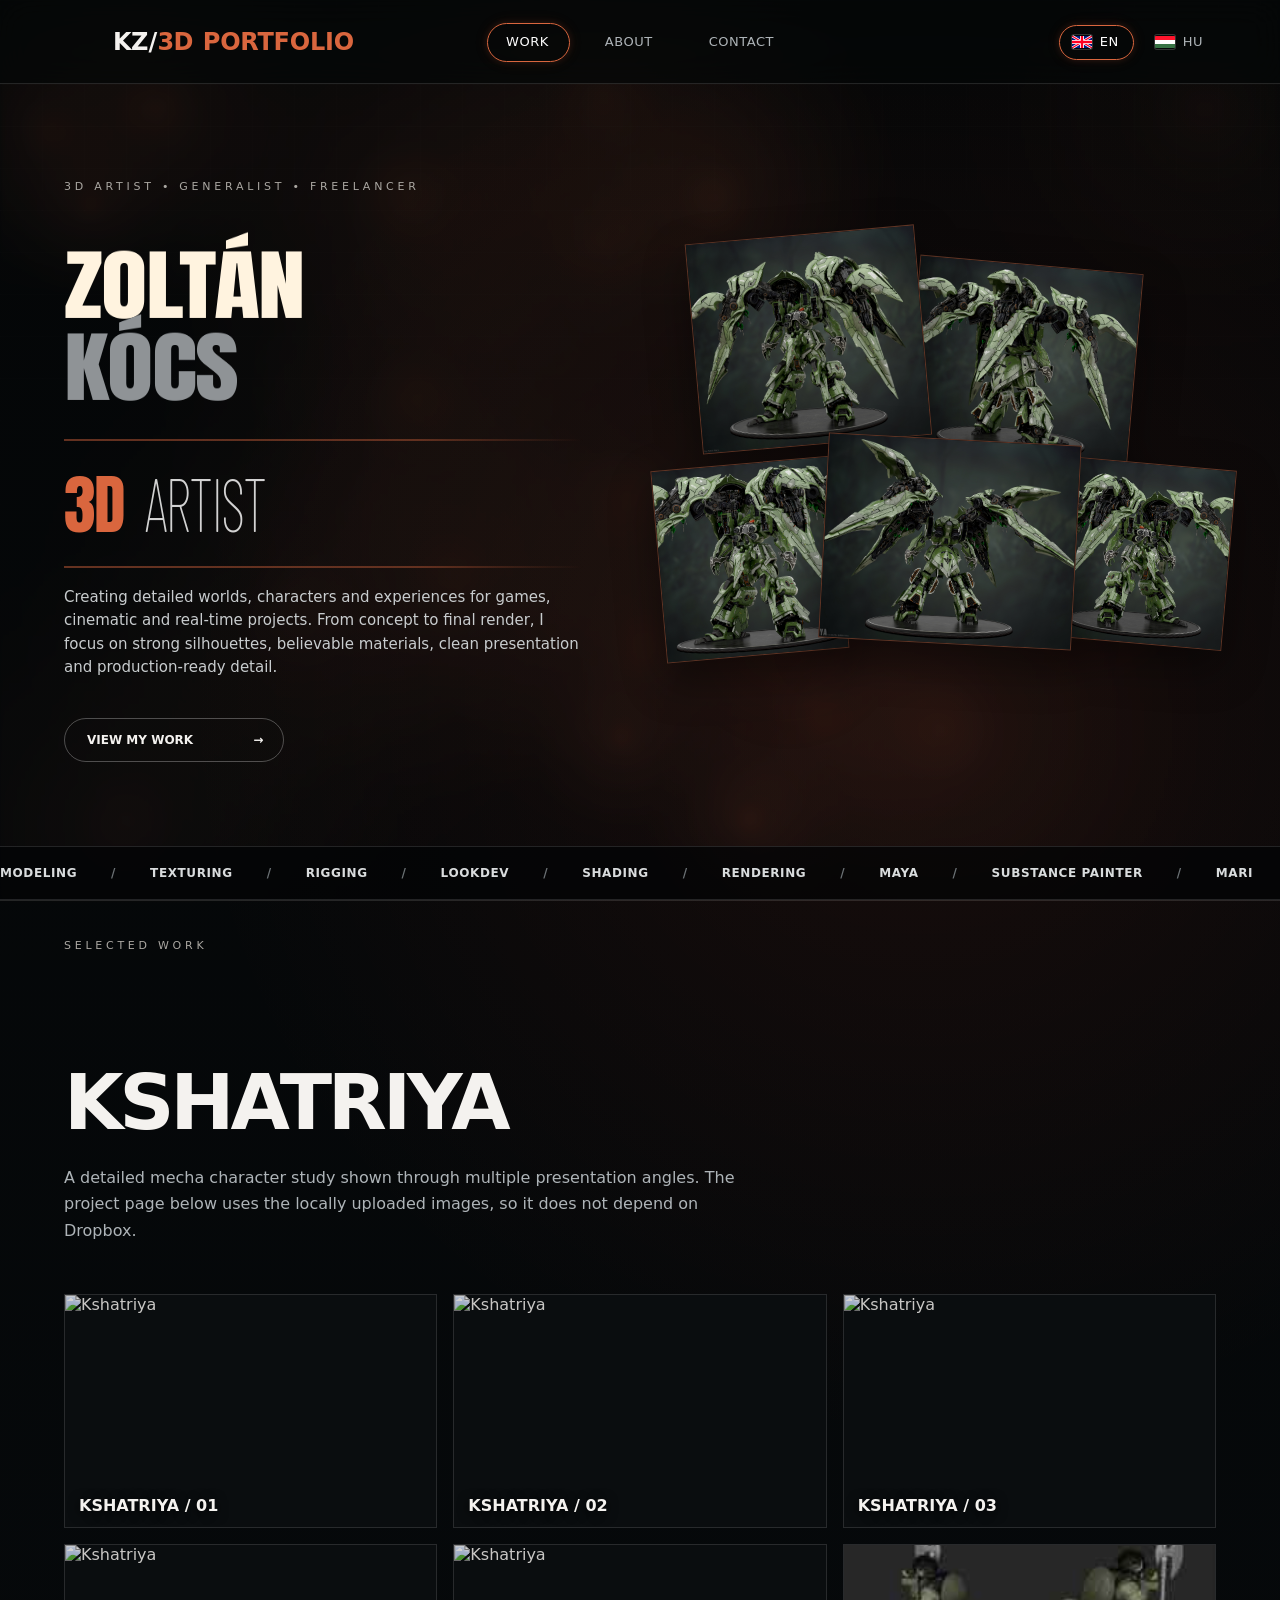
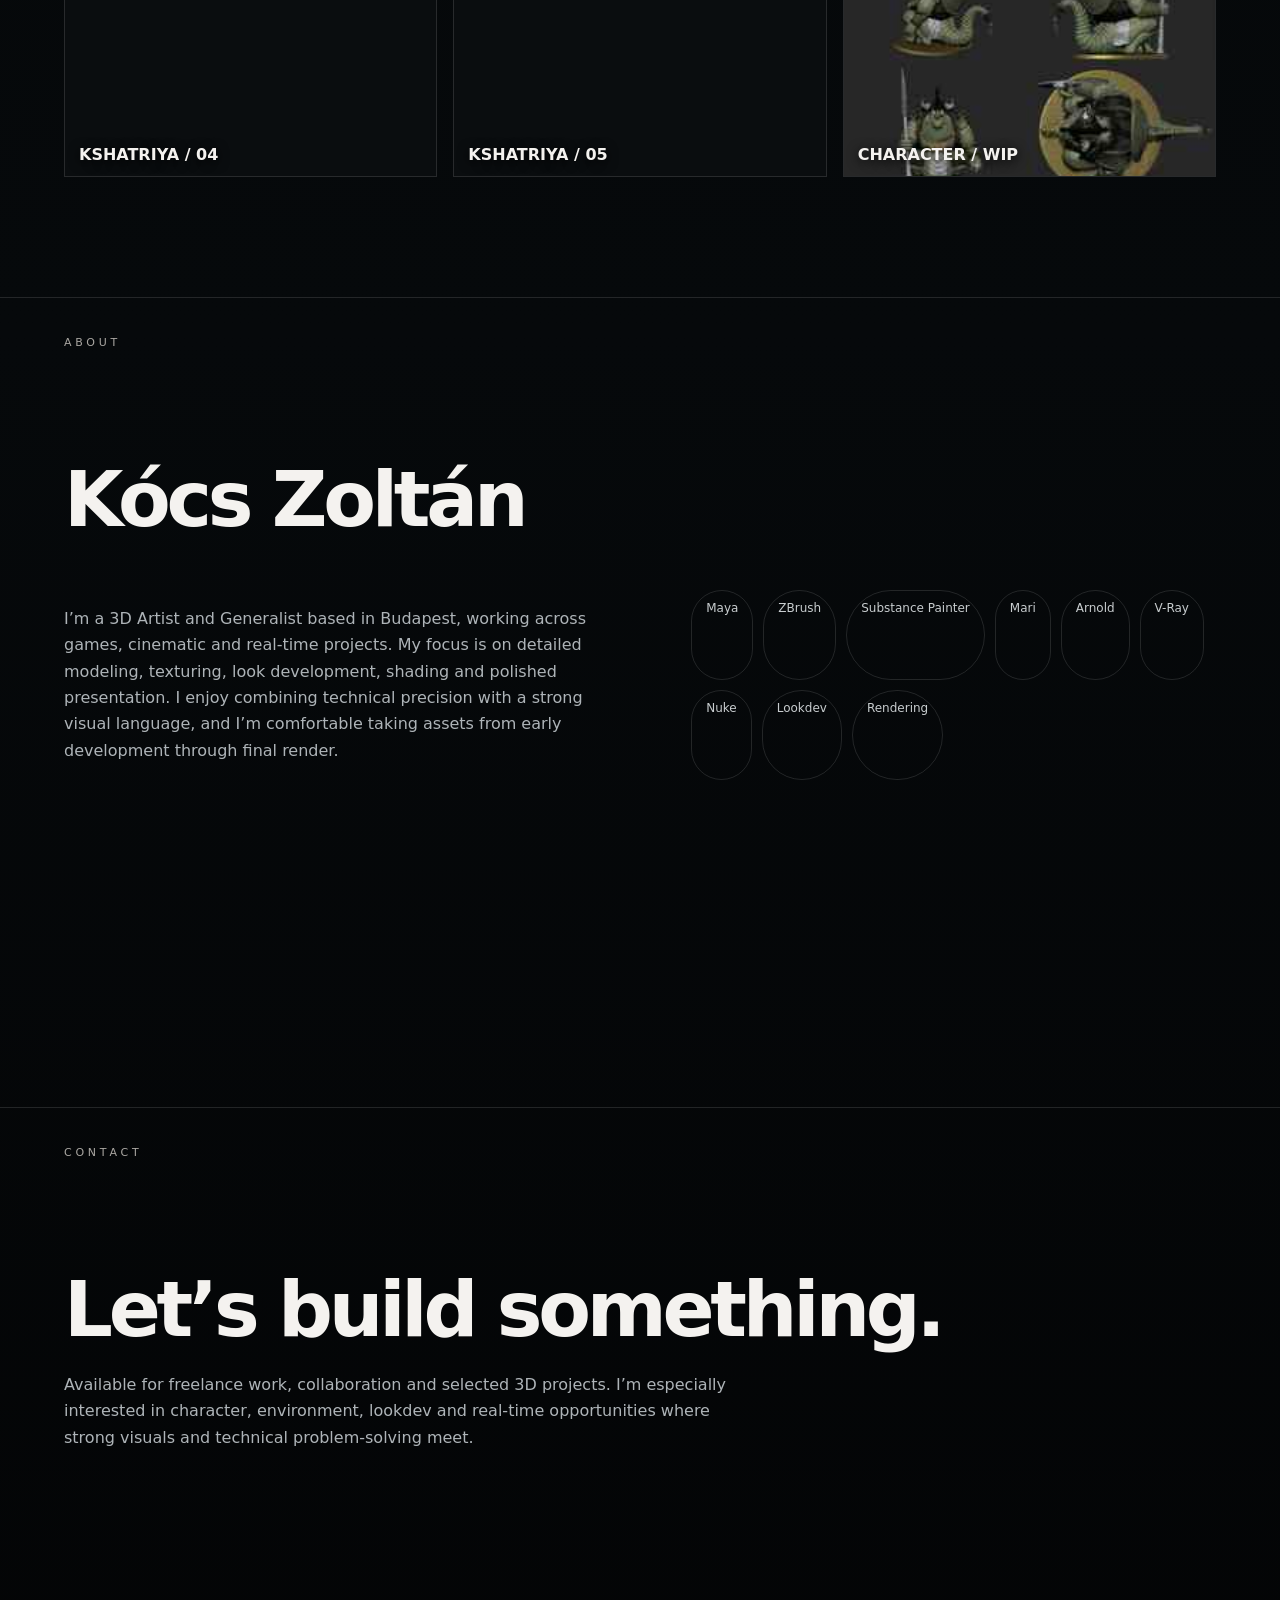
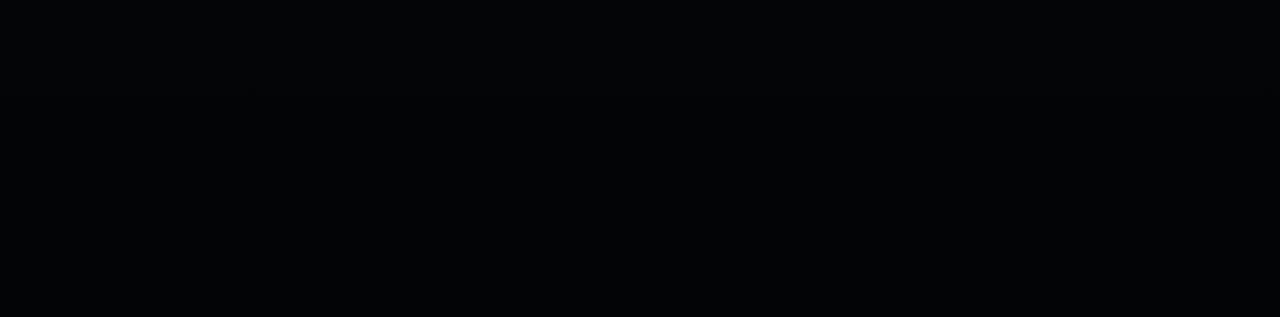
==== commit fdb65078: "Restore refined homepage ticker" ====
--- a/base.html
+++ b/base.html
@@ -143,7 +143,7 @@
 .header-fox-img{display:block!important;width:38px!important;height:38px!important;object-fit:contain!important;flex:0 0 38px!important;margin-right:11px!important;opacity:1!important;visibility:visible!important;transition:transform .28s ease,filter .28s ease}
 .brand:hover .header-fox-img{transform:scale(1.02);filter:drop-shadow(0 0 8px rgba(255,90,0,.42))}
 @media(max-width:720px){.header-fox-img{width:30px!important;height:30px!important;flex-basis:30px!important;margin-right:8px!important}}
-</style></head><body><canvas class="ambient-physics" aria-hidden="true"></canvas><header class="header"><a class="brand" href="#work"><img class="header-fox-img" src="assets/kz-fox-logo.png" alt="KZ fox logo"><span class="kz">KZ</span><span class="slash">/</span><b>3D</b><span class="portfolio">PORTFOLIO</span></a><nav class="nav"><a href="#work" class="active">WORK</a><a href="#about">ABOUT</a><a href="#contact">CONTACT</a></nav><div class="lang"><span class="label">Languages</span><button class="active" data-lang="en"><span class="flag" aria-hidden="true"><svg viewBox="0 0 60 36" xmlns="http://www.w3.org/2000/svg"><rect width="60" height="36" fill="#012169"/><path d="M0 0l60 36M60 0L0 36" stroke="#fff" stroke-width="8"/><path d="M0 0l60 36M60 0L0 36" stroke="#C8102E" stroke-width="4"/><path d="M30 0v36M0 18h60" stroke="#fff" stroke-width="12"/><path d="M30 0v36M0 18h60" stroke="#C8102E" stroke-width="7"/></svg></span><span>EN</span></button><button data-lang="hu"><span class="flag" aria-hidden="true"><svg viewBox="0 0 60 36" xmlns="http://www.w3.org/2000/svg"><rect width="60" height="12" y="0" fill="#CE2939"/><rect width="60" height="12" y="12" fill="#fff"/><rect width="60" height="12" y="24" fill="#477050"/></svg></span><span>HU</span></button></div><div class="scroll-progress" aria-hidden="true"><span></span></div></header><main><section id="work" class="hero section-anchor"><div class="copy"><div class="eyebrow">3D ARTIST • GENERALIST • FREELANCER</div><div class="name"><span class="top">ZOLTÁN</span><span class="bottom">KÓCS</span></div><div class="name-role-rule" aria-hidden="true"></div><div class="role"><b>3D</b><span class="artist">ARTIST</span></div><div class="rule"></div><p class="desc" data-en="Creating detailed worlds, characters and experiences for games, cinematic and real-time projects. From concept to final render, I focus on strong silhouettes, believable materials, clean presentation and production-ready detail." data-hu="Részletgazdag világokat, karaktereket és élményeket készítek játékokhoz, filmes és real-time projektekhez. A koncepciótól a végső renderig.">Creating detailed worlds, characters and experiences for games, cinematic and real-time projects. From concept to final render, I focus on strong silhouettes, believable materials, clean presentation and production-ready detail.</p><a class="cta" href="#selected"><span data-en="VIEW MY WORK" data-hu="MUNKÁIM">VIEW MY WORK</span><span>→</span></a></div><div class="stage" aria-label="Kshatriya portfolio collage"><figure class="card c1"><img src="assets/KshatriyaA.jpg" alt="Kshatriya front view"><figcaption class="tag">KSHATRIYA</figcaption><span class="num">01</span></figure><figure class="card c2"><img src="assets/KshatriyaC.jpg" alt="Kshatriya view"><figcaption class="tag">KSHATRIYA</figcaption><span class="num">02</span></figure><figure class="card c3"><img src="assets/KshatriyaD.jpg" alt="Kshatriya rear three quarter"><figcaption class="tag">KSHATRIYA</figcaption><span class="num">03</span></figure><figure class="card c4"><img src="assets/KshatriyaF.jpg" alt="Kshatriya front three quarter"><figcaption class="tag">KSHATRIYA</figcaption><span class="num">04</span></figure><figure class="card c5"><img src="assets/KshatriyaH.jpg" alt="Kshatriya side view"><figcaption class="tag">KSHATRIYA</figcaption><span class="num">05</span></figure><div class="scrollmark"><span class="dot"></span></div></div></section><section id="selected" class="section"><div class="eyebrow">SELECTED WORK</div><h2>KSHATRIYA</h2><p class="lead">A detailed mecha character study shown through multiple presentation angles. The project page below uses the locally uploaded images, so it does not depend on Dropbox.</p><div class="workgrid"><div class="workitem"><img src="assets/kshatriya-02.jpg" alt="Kshatriya"><div class="cap">KSHATRIYA / 01</div></div><div class="workitem"><img src="assets/kshatriya-05.jpg" alt="Kshatriya"><div class="cap">KSHATRIYA / 02</div></div><div class="workitem"><img src="assets/kshatriya-06.jpg" alt="Kshatriya"><div class="cap">KSHATRIYA / 03</div></div><div class="workitem"><img src="assets/kshatriya-08.jpg" alt="Kshatriya"><div class="cap">KSHATRIYA / 04</div></div><div class="workitem"><img src="assets/kshatriya-01.jpg" alt="Kshatriya"><div class="cap">KSHATRIYA / 05</div></div><div class="workitem"><img src="assets/kroki-wip.jpg" alt="Character WIP"><div class="cap">CHARACTER / WIP</div></div></div></section><section id="about" class="section section-anchor"><div class="eyebrow">ABOUT</div><h2>Kócs Zoltán</h2><div class="aboutcols"><p class="lead" data-en="I’m a 3D Artist and Generalist based in Budapest, working across games, cinematic and real-time projects. My focus is on detailed modeling, texturing, look development, shading and polished presentation. I enjoy combining technical precision with a strong visual language, and I’m comfortable taking assets from early development through final render." data-hu="Budapesten dolgozó 3D Artist és Generalist vagyok, játék-, filmes és real-time projekteken. A részletes modellezést, textúrázást, lookdevet és az igényes prezentációt szeretem.">I’m a 3D Artist and Generalist based in Budapest, working across games, cinematic and real-time projects. My focus is on detailed modeling, texturing, look development, shading and polished presentation. I enjoy combining technical precision with a strong visual language, and I’m comfortable taking assets from early development through final render.</p><div class="skills"><span>Maya</span><span>ZBrush</span><span>Substance Painter</span><span>Mari</span><span>Arnold</span><span>V-Ray</span><span>Nuke</span><span>Lookdev</span><span>Rendering</span></div></div></section><section id="contact" class="section section-anchor"><div class="eyebrow">CONTACT</div><h2>Let’s build something.</h2><p class="lead" data-en="Available for freelance work, collaboration and selected 3D projects. I’m especially interested in character, environment, lookdev and real-time opportunities where strong visuals and technical problem-solving meet." data-hu="Szabadúszó munkára, együttműködésre és válogatott 3D projektekre elérhető vagyok.">Available for freelance work, collaboration and selected 3D projects. I’m especially interested in character, environment, lookdev and real-time opportunities where strong visuals and technical problem-solving meet.</p></section></main><script>const progressBar=document.querySelector('.scroll-progress span');function updateScrollProgress(){const max=document.documentElement.scrollHeight-window.innerHeight;const p=max>0?Math.min(1,Math.max(0,window.scrollY/max)):0;progressBar.style.transform=`scaleX(${p})`;}updateScrollProgress();window.addEventListener('scroll',updateScrollProgress,{passive:true});const nav=[...document.querySelectorAll('.nav a')];const navEl=document.querySelector('.nav');function moveNavMarker(target){if(!target||!navEl)return;const p=navEl.getBoundingClientRect(),r=target.getBoundingClientRect();navEl.style.setProperty('--marker-x',(r.left-p.left)+'px');navEl.style.setProperty('--marker-w',r.width+'px');}const sections=[...document.querySelectorAll('.section-anchor')];const io=new IntersectionObserver(entries=>{entries.forEach(e=>{if(e.isIntersecting){nav.forEach(a=>a.classList.toggle('active',a.getAttribute('href')==='#'+e.target.id));moveNavMarker(nav.find(a=>a.classList.contains('active')));}})},{rootMargin:'-35% 0px -55% 0px',threshold:0});sections.forEach(s=>io.observe(s));const langBtns=[...document.querySelectorAll('.lang button')];const langEl=document.querySelector('.lang');function moveLangMarker(target){if(!target||!langEl)return;const p=langEl.getBoundingClientRect(),r=target.getBoundingClientRect();langEl.style.setProperty('--lang-marker-x',(r.left-p.left)+'px');langEl.style.setProperty('--lang-marker-w',r.width+'px');}langBtns.forEach(btn=>btn.addEventListener('click',()=>{langBtns.forEach(b=>b.classList.remove('active'));btn.classList.add('active');moveLangMarker(btn);const l=btn.dataset.lang;document.documentElement.lang=l==='hu'?'hu':'en';document.querySelectorAll('[data-en]').forEach(el=>el.textContent=el.dataset[l]);}));requestAnimationFrame(()=>{moveNavMarker(nav.find(a=>a.classList.contains('active')));moveLangMarker(langBtns.find(b=>b.classList.contains('active')));});window.addEventListener('resize',()=>{moveNavMarker(nav.find(a=>a.classList.contains('active')));moveLangMarker(langBtns.find(b=>b.classList.contains('active')));});const stage=document.querySelector('.stage');const cards=[...document.querySelectorAll('.card')];stage.addEventListener('mousemove',e=>{const r=stage.getBoundingClientRect();const x=(e.clientX-r.left)/r.width-.5;const y=(e.clientY-r.top)/r.height-.5;cards.forEach((c,i)=>{const d=2.4+(i%3)*.9;c.style.translate=`${x*d}px ${y*d}px`;c.style.rotate=`${x*(i%2?0.35:-0.35)}deg`;});});stage.addEventListener('mouseleave',()=>cards.forEach(c=>{c.style.translate='0 0';c.style.rotate='0deg'}));const ambientCanvas=document.querySelector('.ambient-physics');if(ambientCanvas && !window.matchMedia('(prefers-reduced-motion: reduce)').matches){const ctx=ambientCanvas.getContext('2d');let W=0,H=0,dpr=1,lastT=performance.now(),lastScrollY=window.scrollY,scrollVelocity=0,scrollBoost=0;const particles=[];const count=window.innerWidth<720?10:18;function resizeAmbient(){dpr=Math.min(window.devicePixelRatio||1,1.6);W=window.innerWidth;H=window.innerHeight;ambientCanvas.width=Math.round(W*dpr);ambientCanvas.height=Math.round(H*dpr);ambientCanvas.style.width=W+'px';ambientCanvas.style.height=H+'px';ctx.setTransform(dpr,0,0,dpr,0,0);particles.forEach(p=>{p.x=Math.min(Math.max(p.r,p.x),W-p.r);p.y=Math.min(Math.max(p.r,p.y),H-p.r)});}function spawn(i){const r=22+Math.random()*56;const a=Math.random()*Math.PI*2;const speed=.0056+Math.random()*.0101;return {x:r+Math.random()*Math.max(1,W-r*2),y:r+Math.random()*Math.max(1,H-r*2),r,m:r*r,vx:Math.cos(a)*speed,vy:Math.sin(a)*speed,seed:Math.random()*10,alpha:.10+Math.random()*.11};}function resetParticles(){particles.length=0;for(let i=0;i<count;i++)particles.push(spawn(i));}function resolveCollision(a,b){let dx=b.x-a.x,dy=b.y-a.y,dist=Math.hypot(dx,dy),min=a.r+b.r;if(dist===0){dx=.01;dy=0;dist=.01}if(dist>=min)return;const nx=dx/dist,ny=dy/dist,overlap=min-dist;const total=a.m+b.m;a.x-=nx*overlap*(b.m/total);a.y-=ny*overlap*(b.m/total);b.x+=nx*overlap*(a.m/total);b.y+=ny*overlap*(a.m/total);const rvx=b.vx-a.vx,rvy=b.vy-a.vy,vel=rvx*nx+rvy*ny;if(vel>0)return;const restitution=.88;const impulse=-(1+restitution)*vel/(1/a.m+1/b.m);const ix=impulse*nx,iy=impulse*ny;a.vx-=ix/a.m;a.vy-=iy/a.m;b.vx+=ix/b.m;b.vy+=iy/b.m;}function lerp(a,b,t){return a+(b-a)*t}function drawParticle(p,progress){const orange=[218,96,52],teal=[35,205,190];const rr=Math.round(lerp(orange[0],teal[0],progress)),gg=Math.round(lerp(orange[1],teal[1],progress)),bb=Math.round(lerp(orange[2],teal[2],progress));const glow=ctx.createRadialGradient(p.x,p.y,0,p.x,p.y,p.r*4.1);glow.addColorStop(0,`rgba(${rr},${gg},${bb},${p.alpha*.56})`);glow.addColorStop(.20,`rgba(${rr},${gg},${bb},${p.alpha*.30})`);glow.addColorStop(.66,`rgba(${rr},${gg},${bb},${p.alpha*.08})`);glow.addColorStop(1,`rgba(${rr},${gg},${bb},0)`);ctx.fillStyle=glow;ctx.beginPath();ctx.arc(p.x,p.y,p.r*4.1,0,Math.PI*2);ctx.fill();ctx.strokeStyle=`rgba(${rr},${gg},${bb},${.015+p.alpha*.07})`;ctx.lineWidth=.35;ctx.beginPath();ctx.arc(p.x,p.y,p.r,0,Math.PI*2);ctx.stroke();}function animateAmbient(t){const dt=Math.min(32,t-lastT);lastT=t;const maxScroll=Math.max(1,document.documentElement.scrollHeight-window.innerHeight);const progress=Math.min(1,Math.max(0,window.scrollY/maxScroll));const currentScroll=window.scrollY;scrollVelocity=(currentScroll-lastScrollY)/Math.max(1,dt);lastScrollY=currentScroll;scrollBoost=Math.max(Math.abs(scrollVelocity)*11,scrollBoost*.90);const speedFactor=1+Math.min(18,scrollBoost);ctx.clearRect(0,0,W,H);for(const p of particles){p.x+=p.vx*dt*speedFactor;p.y+=p.vy*dt*speedFactor;if(p.x-p.r<0){p.x=p.r;p.vx=Math.abs(p.vx)} else if(p.x+p.r>W){p.x=W-p.r;p.vx=-Math.abs(p.vx)}if(p.y-p.r<0){p.y=p.r;p.vy=Math.abs(p.vy)} else if(p.y+p.r>H){p.y=H-p.r;p.vy=-Math.abs(p.vy)}}for(let i=0;i<particles.length;i++)for(let j=i+1;j<particles.length;j++)resolveCollision(particles[i],particles[j]);for(const p of particles)drawParticle(p,progress);requestAnimationFrame(animateAmbient);}resizeAmbient();resetParticles();window.addEventListener('resize',resizeAmbient,{passive:true});requestAnimationFrame(animateAmbient);}</script><script id="v41-solid-3d-js">
+</style></head><body><canvas class="ambient-physics" aria-hidden="true"></canvas><header class="header"><a class="brand" href="#work"><img class="header-fox-img" src="assets/kz-fox-logo.png" alt="KZ fox logo"><span class="kz">KZ</span><span class="slash">/</span><b>3D</b><span class="portfolio">PORTFOLIO</span></a><nav class="nav"><a href="#work" class="active">WORK</a><a href="#about">ABOUT</a><a href="#contact">CONTACT</a></nav><div class="lang"><span class="label">Languages</span><button class="active" data-lang="en"><span class="flag" aria-hidden="true"><svg viewBox="0 0 60 36" xmlns="http://www.w3.org/2000/svg"><rect width="60" height="36" fill="#012169"/><path d="M0 0l60 36M60 0L0 36" stroke="#fff" stroke-width="8"/><path d="M0 0l60 36M60 0L0 36" stroke="#C8102E" stroke-width="4"/><path d="M30 0v36M0 18h60" stroke="#fff" stroke-width="12"/><path d="M30 0v36M0 18h60" stroke="#C8102E" stroke-width="7"/></svg></span><span>EN</span></button><button data-lang="hu"><span class="flag" aria-hidden="true"><svg viewBox="0 0 60 36" xmlns="http://www.w3.org/2000/svg"><rect width="60" height="12" y="0" fill="#CE2939"/><rect width="60" height="12" y="12" fill="#fff"/><rect width="60" height="12" y="24" fill="#477050"/></svg></span><span>HU</span></button></div><div class="scroll-progress" aria-hidden="true"><span></span></div></header><main><section id="work" class="hero section-anchor"><div class="copy"><div class="eyebrow">3D ARTIST • GENERALIST • FREELANCER</div><div class="name"><span class="top">ZOLTÁN</span><span class="bottom">KÓCS</span></div><div class="name-role-rule" aria-hidden="true"></div><div class="role"><b>3D</b><span class="artist">ARTIST</span></div><div class="rule"></div><p class="desc" data-en="Creating detailed worlds, characters and experiences for games, cinematic and real-time projects. From concept to final render, I focus on strong silhouettes, believable materials, clean presentation and production-ready detail." data-hu="Részletgazdag világokat, karaktereket és élményeket készítek játékokhoz, filmes és real-time projektekhez. A koncepciótól a végső renderig.">Creating detailed worlds, characters and experiences for games, cinematic and real-time projects. From concept to final render, I focus on strong silhouettes, believable materials, clean presentation and production-ready detail.</p><a class="cta" href="#selected"><span data-en="VIEW MY WORK" data-hu="MUNKÁIM">VIEW MY WORK</span><span>→</span></a></div><div class="stage" aria-label="Kshatriya portfolio collage"><figure class="card c1"><img src="assets/KshatriyaA.jpg" alt="Kshatriya front view"><figcaption class="tag">KSHATRIYA</figcaption><span class="num">01</span></figure><figure class="card c2"><img src="assets/KshatriyaC.jpg" alt="Kshatriya view"><figcaption class="tag">KSHATRIYA</figcaption><span class="num">02</span></figure><figure class="card c3"><img src="assets/KshatriyaD.jpg" alt="Kshatriya rear three quarter"><figcaption class="tag">KSHATRIYA</figcaption><span class="num">03</span></figure><figure class="card c4"><img src="assets/KshatriyaF.jpg" alt="Kshatriya front three quarter"><figcaption class="tag">KSHATRIYA</figcaption><span class="num">04</span></figure><figure class="card c5"><img src="assets/KshatriyaH.jpg" alt="Kshatriya side view"><figcaption class="tag">KSHATRIYA</figcaption><span class="num">05</span></figure><div class="scrollmark"><span class="dot"></span></div></div><div class="ticker-wrap" aria-hidden="true"><div class="ticker"><span>MODELING</span><span>TEXTURING</span><span>RIGGING</span><span>LOOKDEV</span><span>SHADING</span><span>RENDERING</span><span>MAYA</span><span>SUBSTANCE PAINTER</span><span>MARI</span><span>NUKE</span><span>COMPOSITING</span><span>REAL-TIME</span><span>MODELING</span><span>TEXTURING</span><span>RIGGING</span><span>LOOKDEV</span><span>SHADING</span><span>RENDERING</span><span>MAYA</span><span>SUBSTANCE PAINTER</span><span>MARI</span><span>NUKE</span><span>COMPOSITING</span><span>REAL-TIME</span></div></div></section><section id="selected" class="section"><div class="eyebrow">SELECTED WORK</div><h2>KSHATRIYA</h2><p class="lead">A detailed mecha character study shown through multiple presentation angles. The project page below uses the locally uploaded images, so it does not depend on Dropbox.</p><div class="workgrid"><div class="workitem"><img src="assets/kshatriya-02.jpg" alt="Kshatriya"><div class="cap">KSHATRIYA / 01</div></div><div class="workitem"><img src="assets/kshatriya-05.jpg" alt="Kshatriya"><div class="cap">KSHATRIYA / 02</div></div><div class="workitem"><img src="assets/kshatriya-06.jpg" alt="Kshatriya"><div class="cap">KSHATRIYA / 03</div></div><div class="workitem"><img src="assets/kshatriya-08.jpg" alt="Kshatriya"><div class="cap">KSHATRIYA / 04</div></div><div class="workitem"><img src="assets/kshatriya-01.jpg" alt="Kshatriya"><div class="cap">KSHATRIYA / 05</div></div><div class="workitem"><img src="assets/kroki-wip.jpg" alt="Character WIP"><div class="cap">CHARACTER / WIP</div></div></div></section><section id="about" class="section section-anchor"><div class="eyebrow">ABOUT</div><h2>Kócs Zoltán</h2><div class="aboutcols"><p class="lead" data-en="I’m a 3D Artist and Generalist based in Budapest, working across games, cinematic and real-time projects. My focus is on detailed modeling, texturing, look development, shading and polished presentation. I enjoy combining technical precision with a strong visual language, and I’m comfortable taking assets from early development through final render." data-hu="Budapesten dolgozó 3D Artist és Generalist vagyok, játék-, filmes és real-time projekteken. A részletes modellezést, textúrázást, lookdevet és az igényes prezentációt szeretem.">I’m a 3D Artist and Generalist based in Budapest, working across games, cinematic and real-time projects. My focus is on detailed modeling, texturing, look development, shading and polished presentation. I enjoy combining technical precision with a strong visual language, and I’m comfortable taking assets from early development through final render.</p><div class="skills"><span>Maya</span><span>ZBrush</span><span>Substance Painter</span><span>Mari</span><span>Arnold</span><span>V-Ray</span><span>Nuke</span><span>Lookdev</span><span>Rendering</span></div></div></section><section id="contact" class="section section-anchor"><div class="eyebrow">CONTACT</div><h2>Let’s build something.</h2><p class="lead" data-en="Available for freelance work, collaboration and selected 3D projects. I’m especially interested in character, environment, lookdev and real-time opportunities where strong visuals and technical problem-solving meet." data-hu="Szabadúszó munkára, együttműködésre és válogatott 3D projektekre elérhető vagyok.">Available for freelance work, collaboration and selected 3D projects. I’m especially interested in character, environment, lookdev and real-time opportunities where strong visuals and technical problem-solving meet.</p></section></main><script>const progressBar=document.querySelector('.scroll-progress span');function updateScrollProgress(){const max=document.documentElement.scrollHeight-window.innerHeight;const p=max>0?Math.min(1,Math.max(0,window.scrollY/max)):0;progressBar.style.transform=`scaleX(${p})`;}updateScrollProgress();window.addEventListener('scroll',updateScrollProgress,{passive:true});const nav=[...document.querySelectorAll('.nav a')];const navEl=document.querySelector('.nav');function moveNavMarker(target){if(!target||!navEl)return;const p=navEl.getBoundingClientRect(),r=target.getBoundingClientRect();navEl.style.setProperty('--marker-x',(r.left-p.left)+'px');navEl.style.setProperty('--marker-w',r.width+'px');}const sections=[...document.querySelectorAll('.section-anchor')];const io=new IntersectionObserver(entries=>{entries.forEach(e=>{if(e.isIntersecting){nav.forEach(a=>a.classList.toggle('active',a.getAttribute('href')==='#'+e.target.id));moveNavMarker(nav.find(a=>a.classList.contains('active')));}})},{rootMargin:'-35% 0px -55% 0px',threshold:0});sections.forEach(s=>io.observe(s));const langBtns=[...document.querySelectorAll('.lang button')];const langEl=document.querySelector('.lang');function moveLangMarker(target){if(!target||!langEl)return;const p=langEl.getBoundingClientRect(),r=target.getBoundingClientRect();langEl.style.setProperty('--lang-marker-x',(r.left-p.left)+'px');langEl.style.setProperty('--lang-marker-w',r.width+'px');}langBtns.forEach(btn=>btn.addEventListener('click',()=>{langBtns.forEach(b=>b.classList.remove('active'));btn.classList.add('active');moveLangMarker(btn);const l=btn.dataset.lang;document.documentElement.lang=l==='hu'?'hu':'en';document.querySelectorAll('[data-en]').forEach(el=>el.textContent=el.dataset[l]);}));requestAnimationFrame(()=>{moveNavMarker(nav.find(a=>a.classList.contains('active')));moveLangMarker(langBtns.find(b=>b.classList.contains('active')));});window.addEventListener('resize',()=>{moveNavMarker(nav.find(a=>a.classList.contains('active')));moveLangMarker(langBtns.find(b=>b.classList.contains('active')));});const stage=document.querySelector('.stage');const cards=[...document.querySelectorAll('.card')];stage.addEventListener('mousemove',e=>{const r=stage.getBoundingClientRect();const x=(e.clientX-r.left)/r.width-.5;const y=(e.clientY-r.top)/r.height-.5;cards.forEach((c,i)=>{const d=2.4+(i%3)*.9;c.style.translate=`${x*d}px ${y*d}px`;c.style.rotate=`${x*(i%2?0.35:-0.35)}deg`;});});stage.addEventListener('mouseleave',()=>cards.forEach(c=>{c.style.translate='0 0';c.style.rotate='0deg'}));const ambientCanvas=document.querySelector('.ambient-physics');if(ambientCanvas && !window.matchMedia('(prefers-reduced-motion: reduce)').matches){const ctx=ambientCanvas.getContext('2d');let W=0,H=0,dpr=1,lastT=performance.now(),lastScrollY=window.scrollY,scrollVelocity=0,scrollBoost=0;const particles=[];const count=window.innerWidth<720?10:18;function resizeAmbient(){dpr=Math.min(window.devicePixelRatio||1,1.6);W=window.innerWidth;H=window.innerHeight;ambientCanvas.width=Math.round(W*dpr);ambientCanvas.height=Math.round(H*dpr);ambientCanvas.style.width=W+'px';ambientCanvas.style.height=H+'px';ctx.setTransform(dpr,0,0,dpr,0,0);particles.forEach(p=>{p.x=Math.min(Math.max(p.r,p.x),W-p.r);p.y=Math.min(Math.max(p.r,p.y),H-p.r)});}function spawn(i){const r=22+Math.random()*56;const a=Math.random()*Math.PI*2;const speed=.0056+Math.random()*.0101;return {x:r+Math.random()*Math.max(1,W-r*2),y:r+Math.random()*Math.max(1,H-r*2),r,m:r*r,vx:Math.cos(a)*speed,vy:Math.sin(a)*speed,seed:Math.random()*10,alpha:.10+Math.random()*.11};}function resetParticles(){particles.length=0;for(let i=0;i<count;i++)particles.push(spawn(i));}function resolveCollision(a,b){let dx=b.x-a.x,dy=b.y-a.y,dist=Math.hypot(dx,dy),min=a.r+b.r;if(dist===0){dx=.01;dy=0;dist=.01}if(dist>=min)return;const nx=dx/dist,ny=dy/dist,overlap=min-dist;const total=a.m+b.m;a.x-=nx*overlap*(b.m/total);a.y-=ny*overlap*(b.m/total);b.x+=nx*overlap*(a.m/total);b.y+=ny*overlap*(a.m/total);const rvx=b.vx-a.vx,rvy=b.vy-a.vy,vel=rvx*nx+rvy*ny;if(vel>0)return;const restitution=.88;const impulse=-(1+restitution)*vel/(1/a.m+1/b.m);const ix=impulse*nx,iy=impulse*ny;a.vx-=ix/a.m;a.vy-=iy/a.m;b.vx+=ix/b.m;b.vy+=iy/b.m;}function lerp(a,b,t){return a+(b-a)*t}function drawParticle(p,progress){const orange=[218,96,52],teal=[35,205,190];const rr=Math.round(lerp(orange[0],teal[0],progress)),gg=Math.round(lerp(orange[1],teal[1],progress)),bb=Math.round(lerp(orange[2],teal[2],progress));const glow=ctx.createRadialGradient(p.x,p.y,0,p.x,p.y,p.r*4.1);glow.addColorStop(0,`rgba(${rr},${gg},${bb},${p.alpha*.56})`);glow.addColorStop(.20,`rgba(${rr},${gg},${bb},${p.alpha*.30})`);glow.addColorStop(.66,`rgba(${rr},${gg},${bb},${p.alpha*.08})`);glow.addColorStop(1,`rgba(${rr},${gg},${bb},0)`);ctx.fillStyle=glow;ctx.beginPath();ctx.arc(p.x,p.y,p.r*4.1,0,Math.PI*2);ctx.fill();ctx.strokeStyle=`rgba(${rr},${gg},${bb},${.015+p.alpha*.07})`;ctx.lineWidth=.35;ctx.beginPath();ctx.arc(p.x,p.y,p.r,0,Math.PI*2);ctx.stroke();}function animateAmbient(t){const dt=Math.min(32,t-lastT);lastT=t;const maxScroll=Math.max(1,document.documentElement.scrollHeight-window.innerHeight);const progress=Math.min(1,Math.max(0,window.scrollY/maxScroll));const currentScroll=window.scrollY;scrollVelocity=(currentScroll-lastScrollY)/Math.max(1,dt);lastScrollY=currentScroll;scrollBoost=Math.max(Math.abs(scrollVelocity)*11,scrollBoost*.90);const speedFactor=1+Math.min(18,scrollBoost);ctx.clearRect(0,0,W,H);for(const p of particles){p.x+=p.vx*dt*speedFactor;p.y+=p.vy*dt*speedFactor;if(p.x-p.r<0){p.x=p.r;p.vx=Math.abs(p.vx)} else if(p.x+p.r>W){p.x=W-p.r;p.vx=-Math.abs(p.vx)}if(p.y-p.r<0){p.y=p.r;p.vy=Math.abs(p.vy)} else if(p.y+p.r>H){p.y=H-p.r;p.vy=-Math.abs(p.vy)}}for(let i=0;i<particles.length;i++)for(let j=i+1;j<particles.length;j++)resolveCollision(particles[i],particles[j]);for(const p of particles)drawParticle(p,progress);requestAnimationFrame(animateAmbient);}resizeAmbient();resetParticles();window.addEventListener('resize',resizeAmbient,{passive:true});requestAnimationFrame(animateAmbient);}</script><script id="v41-solid-3d-js">
 (function(){
   var el=document.querySelector('.role b');
   if(!el || el.dataset.solid3d==='1') return;
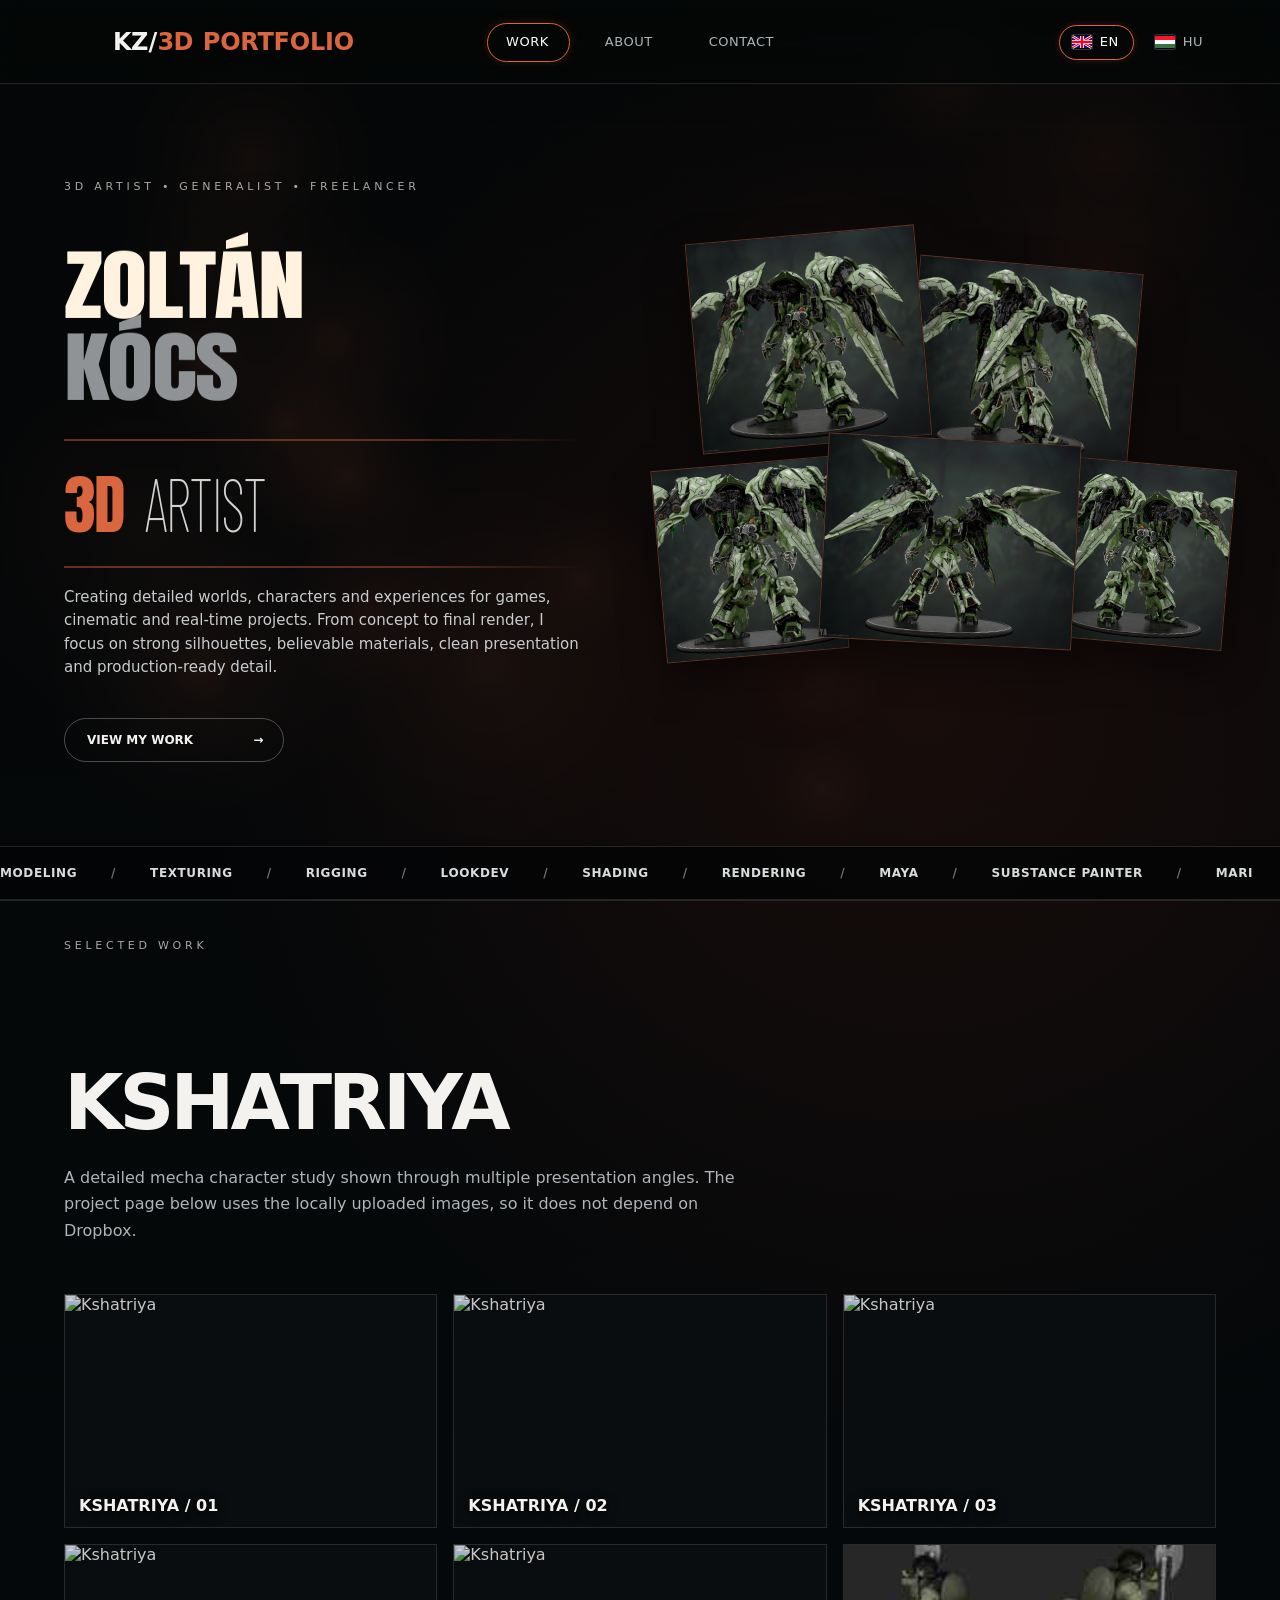
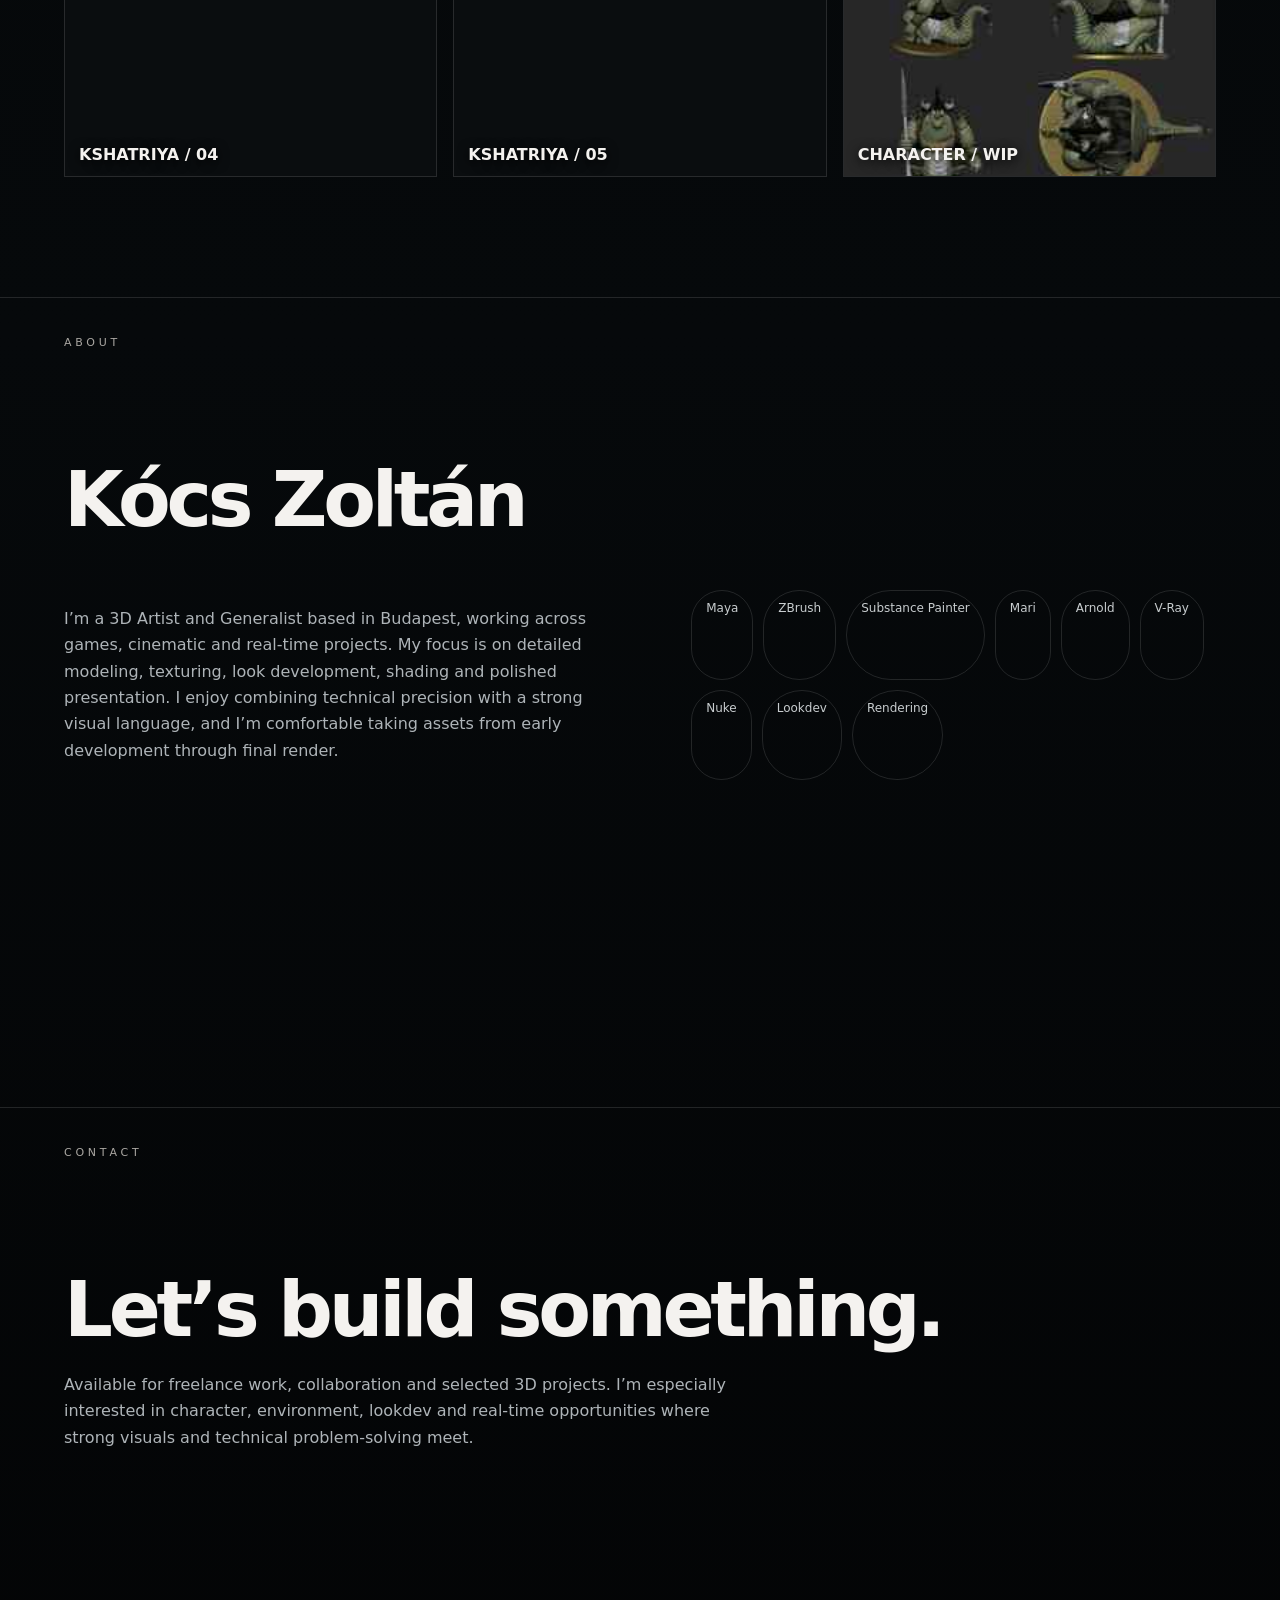
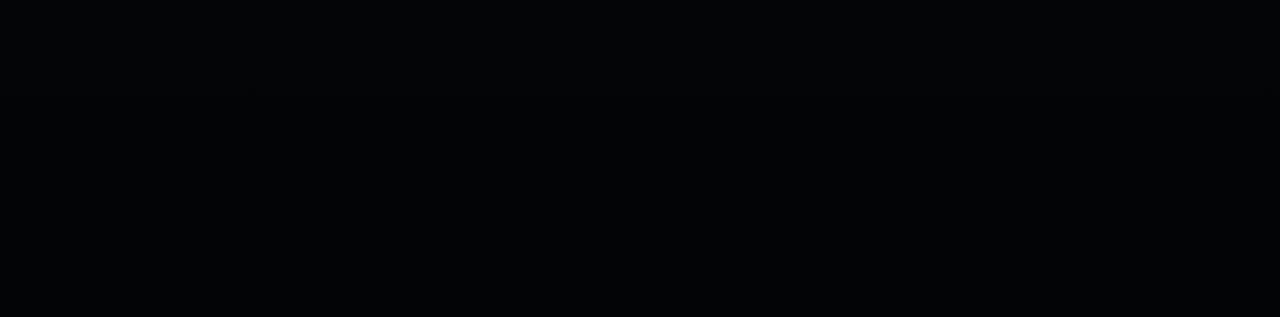
==== commit 8c2d9324: "Reduce ambient glow size" ====
--- a/base.html
+++ b/base.html
@@ -143,7 +143,7 @@
 .header-fox-img{display:block!important;width:38px!important;height:38px!important;object-fit:contain!important;flex:0 0 38px!important;margin-right:11px!important;opacity:1!important;visibility:visible!important;transition:transform .28s ease,filter .28s ease}
 .brand:hover .header-fox-img{transform:scale(1.02);filter:drop-shadow(0 0 8px rgba(255,90,0,.42))}
 @media(max-width:720px){.header-fox-img{width:30px!important;height:30px!important;flex-basis:30px!important;margin-right:8px!important}}
-</style></head><body><canvas class="ambient-physics" aria-hidden="true"></canvas><header class="header"><a class="brand" href="#work"><img class="header-fox-img" src="assets/kz-fox-logo.png" alt="KZ fox logo"><span class="kz">KZ</span><span class="slash">/</span><b>3D</b><span class="portfolio">PORTFOLIO</span></a><nav class="nav"><a href="#work" class="active">WORK</a><a href="#about">ABOUT</a><a href="#contact">CONTACT</a></nav><div class="lang"><span class="label">Languages</span><button class="active" data-lang="en"><span class="flag" aria-hidden="true"><svg viewBox="0 0 60 36" xmlns="http://www.w3.org/2000/svg"><rect width="60" height="36" fill="#012169"/><path d="M0 0l60 36M60 0L0 36" stroke="#fff" stroke-width="8"/><path d="M0 0l60 36M60 0L0 36" stroke="#C8102E" stroke-width="4"/><path d="M30 0v36M0 18h60" stroke="#fff" stroke-width="12"/><path d="M30 0v36M0 18h60" stroke="#C8102E" stroke-width="7"/></svg></span><span>EN</span></button><button data-lang="hu"><span class="flag" aria-hidden="true"><svg viewBox="0 0 60 36" xmlns="http://www.w3.org/2000/svg"><rect width="60" height="12" y="0" fill="#CE2939"/><rect width="60" height="12" y="12" fill="#fff"/><rect width="60" height="12" y="24" fill="#477050"/></svg></span><span>HU</span></button></div><div class="scroll-progress" aria-hidden="true"><span></span></div></header><main><section id="work" class="hero section-anchor"><div class="copy"><div class="eyebrow">3D ARTIST • GENERALIST • FREELANCER</div><div class="name"><span class="top">ZOLTÁN</span><span class="bottom">KÓCS</span></div><div class="name-role-rule" aria-hidden="true"></div><div class="role"><b>3D</b><span class="artist">ARTIST</span></div><div class="rule"></div><p class="desc" data-en="Creating detailed worlds, characters and experiences for games, cinematic and real-time projects. From concept to final render, I focus on strong silhouettes, believable materials, clean presentation and production-ready detail." data-hu="Részletgazdag világokat, karaktereket és élményeket készítek játékokhoz, filmes és real-time projektekhez. A koncepciótól a végső renderig.">Creating detailed worlds, characters and experiences for games, cinematic and real-time projects. From concept to final render, I focus on strong silhouettes, believable materials, clean presentation and production-ready detail.</p><a class="cta" href="#selected"><span data-en="VIEW MY WORK" data-hu="MUNKÁIM">VIEW MY WORK</span><span>→</span></a></div><div class="stage" aria-label="Kshatriya portfolio collage"><figure class="card c1"><img src="assets/KshatriyaA.jpg" alt="Kshatriya front view"><figcaption class="tag">KSHATRIYA</figcaption><span class="num">01</span></figure><figure class="card c2"><img src="assets/KshatriyaC.jpg" alt="Kshatriya view"><figcaption class="tag">KSHATRIYA</figcaption><span class="num">02</span></figure><figure class="card c3"><img src="assets/KshatriyaD.jpg" alt="Kshatriya rear three quarter"><figcaption class="tag">KSHATRIYA</figcaption><span class="num">03</span></figure><figure class="card c4"><img src="assets/KshatriyaF.jpg" alt="Kshatriya front three quarter"><figcaption class="tag">KSHATRIYA</figcaption><span class="num">04</span></figure><figure class="card c5"><img src="assets/KshatriyaH.jpg" alt="Kshatriya side view"><figcaption class="tag">KSHATRIYA</figcaption><span class="num">05</span></figure><div class="scrollmark"><span class="dot"></span></div></div><div class="ticker-wrap" aria-hidden="true"><div class="ticker"><span>MODELING</span><span>TEXTURING</span><span>RIGGING</span><span>LOOKDEV</span><span>SHADING</span><span>RENDERING</span><span>MAYA</span><span>SUBSTANCE PAINTER</span><span>MARI</span><span>NUKE</span><span>COMPOSITING</span><span>REAL-TIME</span><span>MODELING</span><span>TEXTURING</span><span>RIGGING</span><span>LOOKDEV</span><span>SHADING</span><span>RENDERING</span><span>MAYA</span><span>SUBSTANCE PAINTER</span><span>MARI</span><span>NUKE</span><span>COMPOSITING</span><span>REAL-TIME</span></div></div></section><section id="selected" class="section"><div class="eyebrow">SELECTED WORK</div><h2>KSHATRIYA</h2><p class="lead">A detailed mecha character study shown through multiple presentation angles. The project page below uses the locally uploaded images, so it does not depend on Dropbox.</p><div class="workgrid"><div class="workitem"><img src="assets/kshatriya-02.jpg" alt="Kshatriya"><div class="cap">KSHATRIYA / 01</div></div><div class="workitem"><img src="assets/kshatriya-05.jpg" alt="Kshatriya"><div class="cap">KSHATRIYA / 02</div></div><div class="workitem"><img src="assets/kshatriya-06.jpg" alt="Kshatriya"><div class="cap">KSHATRIYA / 03</div></div><div class="workitem"><img src="assets/kshatriya-08.jpg" alt="Kshatriya"><div class="cap">KSHATRIYA / 04</div></div><div class="workitem"><img src="assets/kshatriya-01.jpg" alt="Kshatriya"><div class="cap">KSHATRIYA / 05</div></div><div class="workitem"><img src="assets/kroki-wip.jpg" alt="Character WIP"><div class="cap">CHARACTER / WIP</div></div></div></section><section id="about" class="section section-anchor"><div class="eyebrow">ABOUT</div><h2>Kócs Zoltán</h2><div class="aboutcols"><p class="lead" data-en="I’m a 3D Artist and Generalist based in Budapest, working across games, cinematic and real-time projects. My focus is on detailed modeling, texturing, look development, shading and polished presentation. I enjoy combining technical precision with a strong visual language, and I’m comfortable taking assets from early development through final render." data-hu="Budapesten dolgozó 3D Artist és Generalist vagyok, játék-, filmes és real-time projekteken. A részletes modellezést, textúrázást, lookdevet és az igényes prezentációt szeretem.">I’m a 3D Artist and Generalist based in Budapest, working across games, cinematic and real-time projects. My focus is on detailed modeling, texturing, look development, shading and polished presentation. I enjoy combining technical precision with a strong visual language, and I’m comfortable taking assets from early development through final render.</p><div class="skills"><span>Maya</span><span>ZBrush</span><span>Substance Painter</span><span>Mari</span><span>Arnold</span><span>V-Ray</span><span>Nuke</span><span>Lookdev</span><span>Rendering</span></div></div></section><section id="contact" class="section section-anchor"><div class="eyebrow">CONTACT</div><h2>Let’s build something.</h2><p class="lead" data-en="Available for freelance work, collaboration and selected 3D projects. I’m especially interested in character, environment, lookdev and real-time opportunities where strong visuals and technical problem-solving meet." data-hu="Szabadúszó munkára, együttműködésre és válogatott 3D projektekre elérhető vagyok.">Available for freelance work, collaboration and selected 3D projects. I’m especially interested in character, environment, lookdev and real-time opportunities where strong visuals and technical problem-solving meet.</p></section></main><script>const progressBar=document.querySelector('.scroll-progress span');function updateScrollProgress(){const max=document.documentElement.scrollHeight-window.innerHeight;const p=max>0?Math.min(1,Math.max(0,window.scrollY/max)):0;progressBar.style.transform=`scaleX(${p})`;}updateScrollProgress();window.addEventListener('scroll',updateScrollProgress,{passive:true});const nav=[...document.querySelectorAll('.nav a')];const navEl=document.querySelector('.nav');function moveNavMarker(target){if(!target||!navEl)return;const p=navEl.getBoundingClientRect(),r=target.getBoundingClientRect();navEl.style.setProperty('--marker-x',(r.left-p.left)+'px');navEl.style.setProperty('--marker-w',r.width+'px');}const sections=[...document.querySelectorAll('.section-anchor')];const io=new IntersectionObserver(entries=>{entries.forEach(e=>{if(e.isIntersecting){nav.forEach(a=>a.classList.toggle('active',a.getAttribute('href')==='#'+e.target.id));moveNavMarker(nav.find(a=>a.classList.contains('active')));}})},{rootMargin:'-35% 0px -55% 0px',threshold:0});sections.forEach(s=>io.observe(s));const langBtns=[...document.querySelectorAll('.lang button')];const langEl=document.querySelector('.lang');function moveLangMarker(target){if(!target||!langEl)return;const p=langEl.getBoundingClientRect(),r=target.getBoundingClientRect();langEl.style.setProperty('--lang-marker-x',(r.left-p.left)+'px');langEl.style.setProperty('--lang-marker-w',r.width+'px');}langBtns.forEach(btn=>btn.addEventListener('click',()=>{langBtns.forEach(b=>b.classList.remove('active'));btn.classList.add('active');moveLangMarker(btn);const l=btn.dataset.lang;document.documentElement.lang=l==='hu'?'hu':'en';document.querySelectorAll('[data-en]').forEach(el=>el.textContent=el.dataset[l]);}));requestAnimationFrame(()=>{moveNavMarker(nav.find(a=>a.classList.contains('active')));moveLangMarker(langBtns.find(b=>b.classList.contains('active')));});window.addEventListener('resize',()=>{moveNavMarker(nav.find(a=>a.classList.contains('active')));moveLangMarker(langBtns.find(b=>b.classList.contains('active')));});const stage=document.querySelector('.stage');const cards=[...document.querySelectorAll('.card')];stage.addEventListener('mousemove',e=>{const r=stage.getBoundingClientRect();const x=(e.clientX-r.left)/r.width-.5;const y=(e.clientY-r.top)/r.height-.5;cards.forEach((c,i)=>{const d=2.4+(i%3)*.9;c.style.translate=`${x*d}px ${y*d}px`;c.style.rotate=`${x*(i%2?0.35:-0.35)}deg`;});});stage.addEventListener('mouseleave',()=>cards.forEach(c=>{c.style.translate='0 0';c.style.rotate='0deg'}));const ambientCanvas=document.querySelector('.ambient-physics');if(ambientCanvas && !window.matchMedia('(prefers-reduced-motion: reduce)').matches){const ctx=ambientCanvas.getContext('2d');let W=0,H=0,dpr=1,lastT=performance.now(),lastScrollY=window.scrollY,scrollVelocity=0,scrollBoost=0;const particles=[];const count=window.innerWidth<720?10:18;function resizeAmbient(){dpr=Math.min(window.devicePixelRatio||1,1.6);W=window.innerWidth;H=window.innerHeight;ambientCanvas.width=Math.round(W*dpr);ambientCanvas.height=Math.round(H*dpr);ambientCanvas.style.width=W+'px';ambientCanvas.style.height=H+'px';ctx.setTransform(dpr,0,0,dpr,0,0);particles.forEach(p=>{p.x=Math.min(Math.max(p.r,p.x),W-p.r);p.y=Math.min(Math.max(p.r,p.y),H-p.r)});}function spawn(i){const r=22+Math.random()*56;const a=Math.random()*Math.PI*2;const speed=.0056+Math.random()*.0101;return {x:r+Math.random()*Math.max(1,W-r*2),y:r+Math.random()*Math.max(1,H-r*2),r,m:r*r,vx:Math.cos(a)*speed,vy:Math.sin(a)*speed,seed:Math.random()*10,alpha:.10+Math.random()*.11};}function resetParticles(){particles.length=0;for(let i=0;i<count;i++)particles.push(spawn(i));}function resolveCollision(a,b){let dx=b.x-a.x,dy=b.y-a.y,dist=Math.hypot(dx,dy),min=a.r+b.r;if(dist===0){dx=.01;dy=0;dist=.01}if(dist>=min)return;const nx=dx/dist,ny=dy/dist,overlap=min-dist;const total=a.m+b.m;a.x-=nx*overlap*(b.m/total);a.y-=ny*overlap*(b.m/total);b.x+=nx*overlap*(a.m/total);b.y+=ny*overlap*(a.m/total);const rvx=b.vx-a.vx,rvy=b.vy-a.vy,vel=rvx*nx+rvy*ny;if(vel>0)return;const restitution=.88;const impulse=-(1+restitution)*vel/(1/a.m+1/b.m);const ix=impulse*nx,iy=impulse*ny;a.vx-=ix/a.m;a.vy-=iy/a.m;b.vx+=ix/b.m;b.vy+=iy/b.m;}function lerp(a,b,t){return a+(b-a)*t}function drawParticle(p,progress){const orange=[218,96,52],teal=[35,205,190];const rr=Math.round(lerp(orange[0],teal[0],progress)),gg=Math.round(lerp(orange[1],teal[1],progress)),bb=Math.round(lerp(orange[2],teal[2],progress));const glow=ctx.createRadialGradient(p.x,p.y,0,p.x,p.y,p.r*4.1);glow.addColorStop(0,`rgba(${rr},${gg},${bb},${p.alpha*.56})`);glow.addColorStop(.20,`rgba(${rr},${gg},${bb},${p.alpha*.30})`);glow.addColorStop(.66,`rgba(${rr},${gg},${bb},${p.alpha*.08})`);glow.addColorStop(1,`rgba(${rr},${gg},${bb},0)`);ctx.fillStyle=glow;ctx.beginPath();ctx.arc(p.x,p.y,p.r*4.1,0,Math.PI*2);ctx.fill();ctx.strokeStyle=`rgba(${rr},${gg},${bb},${.015+p.alpha*.07})`;ctx.lineWidth=.35;ctx.beginPath();ctx.arc(p.x,p.y,p.r,0,Math.PI*2);ctx.stroke();}function animateAmbient(t){const dt=Math.min(32,t-lastT);lastT=t;const maxScroll=Math.max(1,document.documentElement.scrollHeight-window.innerHeight);const progress=Math.min(1,Math.max(0,window.scrollY/maxScroll));const currentScroll=window.scrollY;scrollVelocity=(currentScroll-lastScrollY)/Math.max(1,dt);lastScrollY=currentScroll;scrollBoost=Math.max(Math.abs(scrollVelocity)*11,scrollBoost*.90);const speedFactor=1+Math.min(18,scrollBoost);ctx.clearRect(0,0,W,H);for(const p of particles){p.x+=p.vx*dt*speedFactor;p.y+=p.vy*dt*speedFactor;if(p.x-p.r<0){p.x=p.r;p.vx=Math.abs(p.vx)} else if(p.x+p.r>W){p.x=W-p.r;p.vx=-Math.abs(p.vx)}if(p.y-p.r<0){p.y=p.r;p.vy=Math.abs(p.vy)} else if(p.y+p.r>H){p.y=H-p.r;p.vy=-Math.abs(p.vy)}}for(let i=0;i<particles.length;i++)for(let j=i+1;j<particles.length;j++)resolveCollision(particles[i],particles[j]);for(const p of particles)drawParticle(p,progress);requestAnimationFrame(animateAmbient);}resizeAmbient();resetParticles();window.addEventListener('resize',resizeAmbient,{passive:true});requestAnimationFrame(animateAmbient);}</script><script id="v41-solid-3d-js">
+</style></head><body><canvas class="ambient-physics" aria-hidden="true"></canvas><header class="header"><a class="brand" href="#work"><img class="header-fox-img" src="assets/kz-fox-logo.png" alt="KZ fox logo"><span class="kz">KZ</span><span class="slash">/</span><b>3D</b><span class="portfolio">PORTFOLIO</span></a><nav class="nav"><a href="#work" class="active">WORK</a><a href="#about">ABOUT</a><a href="#contact">CONTACT</a></nav><div class="lang"><span class="label">Languages</span><button class="active" data-lang="en"><span class="flag" aria-hidden="true"><svg viewBox="0 0 60 36" xmlns="http://www.w3.org/2000/svg"><rect width="60" height="36" fill="#012169"/><path d="M0 0l60 36M60 0L0 36" stroke="#fff" stroke-width="8"/><path d="M0 0l60 36M60 0L0 36" stroke="#C8102E" stroke-width="4"/><path d="M30 0v36M0 18h60" stroke="#fff" stroke-width="12"/><path d="M30 0v36M0 18h60" stroke="#C8102E" stroke-width="7"/></svg></span><span>EN</span></button><button data-lang="hu"><span class="flag" aria-hidden="true"><svg viewBox="0 0 60 36" xmlns="http://www.w3.org/2000/svg"><rect width="60" height="12" y="0" fill="#CE2939"/><rect width="60" height="12" y="12" fill="#fff"/><rect width="60" height="12" y="24" fill="#477050"/></svg></span><span>HU</span></button></div><div class="scroll-progress" aria-hidden="true"><span></span></div></header><main><section id="work" class="hero section-anchor"><div class="copy"><div class="eyebrow">3D ARTIST • GENERALIST • FREELANCER</div><div class="name"><span class="top">ZOLTÁN</span><span class="bottom">KÓCS</span></div><div class="name-role-rule" aria-hidden="true"></div><div class="role"><b>3D</b><span class="artist">ARTIST</span></div><div class="rule"></div><p class="desc" data-en="Creating detailed worlds, characters and experiences for games, cinematic and real-time projects. From concept to final render, I focus on strong silhouettes, believable materials, clean presentation and production-ready detail." data-hu="Részletgazdag világokat, karaktereket és élményeket készítek játékokhoz, filmes és real-time projektekhez. A koncepciótól a végső renderig.">Creating detailed worlds, characters and experiences for games, cinematic and real-time projects. From concept to final render, I focus on strong silhouettes, believable materials, clean presentation and production-ready detail.</p><a class="cta" href="#selected"><span data-en="VIEW MY WORK" data-hu="MUNKÁIM">VIEW MY WORK</span><span>→</span></a></div><div class="stage" aria-label="Kshatriya portfolio collage"><figure class="card c1"><img src="assets/KshatriyaA.jpg" alt="Kshatriya front view"><figcaption class="tag">KSHATRIYA</figcaption><span class="num">01</span></figure><figure class="card c2"><img src="assets/KshatriyaC.jpg" alt="Kshatriya view"><figcaption class="tag">KSHATRIYA</figcaption><span class="num">02</span></figure><figure class="card c3"><img src="assets/KshatriyaD.jpg" alt="Kshatriya rear three quarter"><figcaption class="tag">KSHATRIYA</figcaption><span class="num">03</span></figure><figure class="card c4"><img src="assets/KshatriyaF.jpg" alt="Kshatriya front three quarter"><figcaption class="tag">KSHATRIYA</figcaption><span class="num">04</span></figure><figure class="card c5"><img src="assets/KshatriyaH.jpg" alt="Kshatriya side view"><figcaption class="tag">KSHATRIYA</figcaption><span class="num">05</span></figure><div class="scrollmark"><span class="dot"></span></div></div><div class="ticker-wrap" aria-hidden="true"><div class="ticker"><span>MODELING</span><span>TEXTURING</span><span>RIGGING</span><span>LOOKDEV</span><span>SHADING</span><span>RENDERING</span><span>MAYA</span><span>SUBSTANCE PAINTER</span><span>MARI</span><span>NUKE</span><span>COMPOSITING</span><span>REAL-TIME</span><span>MODELING</span><span>TEXTURING</span><span>RIGGING</span><span>LOOKDEV</span><span>SHADING</span><span>RENDERING</span><span>MAYA</span><span>SUBSTANCE PAINTER</span><span>MARI</span><span>NUKE</span><span>COMPOSITING</span><span>REAL-TIME</span></div></div></section><section id="selected" class="section"><div class="eyebrow">SELECTED WORK</div><h2>KSHATRIYA</h2><p class="lead">A detailed mecha character study shown through multiple presentation angles. The project page below uses the locally uploaded images, so it does not depend on Dropbox.</p><div class="workgrid"><div class="workitem"><img src="assets/kshatriya-02.jpg" alt="Kshatriya"><div class="cap">KSHATRIYA / 01</div></div><div class="workitem"><img src="assets/kshatriya-05.jpg" alt="Kshatriya"><div class="cap">KSHATRIYA / 02</div></div><div class="workitem"><img src="assets/kshatriya-06.jpg" alt="Kshatriya"><div class="cap">KSHATRIYA / 03</div></div><div class="workitem"><img src="assets/kshatriya-08.jpg" alt="Kshatriya"><div class="cap">KSHATRIYA / 04</div></div><div class="workitem"><img src="assets/kshatriya-01.jpg" alt="Kshatriya"><div class="cap">KSHATRIYA / 05</div></div><div class="workitem"><img src="assets/kroki-wip.jpg" alt="Character WIP"><div class="cap">CHARACTER / WIP</div></div></div></section><section id="about" class="section section-anchor"><div class="eyebrow">ABOUT</div><h2>Kócs Zoltán</h2><div class="aboutcols"><p class="lead" data-en="I’m a 3D Artist and Generalist based in Budapest, working across games, cinematic and real-time projects. My focus is on detailed modeling, texturing, look development, shading and polished presentation. I enjoy combining technical precision with a strong visual language, and I’m comfortable taking assets from early development through final render." data-hu="Budapesten dolgozó 3D Artist és Generalist vagyok, játék-, filmes és real-time projekteken. A részletes modellezést, textúrázást, lookdevet és az igényes prezentációt szeretem.">I’m a 3D Artist and Generalist based in Budapest, working across games, cinematic and real-time projects. My focus is on detailed modeling, texturing, look development, shading and polished presentation. I enjoy combining technical precision with a strong visual language, and I’m comfortable taking assets from early development through final render.</p><div class="skills"><span>Maya</span><span>ZBrush</span><span>Substance Painter</span><span>Mari</span><span>Arnold</span><span>V-Ray</span><span>Nuke</span><span>Lookdev</span><span>Rendering</span></div></div></section><section id="contact" class="section section-anchor"><div class="eyebrow">CONTACT</div><h2>Let’s build something.</h2><p class="lead" data-en="Available for freelance work, collaboration and selected 3D projects. I’m especially interested in character, environment, lookdev and real-time opportunities where strong visuals and technical problem-solving meet." data-hu="Szabadúszó munkára, együttműködésre és válogatott 3D projektekre elérhető vagyok.">Available for freelance work, collaboration and selected 3D projects. I’m especially interested in character, environment, lookdev and real-time opportunities where strong visuals and technical problem-solving meet.</p></section></main><script>const progressBar=document.querySelector('.scroll-progress span');function updateScrollProgress(){const max=document.documentElement.scrollHeight-window.innerHeight;const p=max>0?Math.min(1,Math.max(0,window.scrollY/max)):0;progressBar.style.transform=`scaleX(${p})`;}updateScrollProgress();window.addEventListener('scroll',updateScrollProgress,{passive:true});const nav=[...document.querySelectorAll('.nav a')];const navEl=document.querySelector('.nav');function moveNavMarker(target){if(!target||!navEl)return;const p=navEl.getBoundingClientRect(),r=target.getBoundingClientRect();navEl.style.setProperty('--marker-x',(r.left-p.left)+'px');navEl.style.setProperty('--marker-w',r.width+'px');}const sections=[...document.querySelectorAll('.section-anchor')];const io=new IntersectionObserver(entries=>{entries.forEach(e=>{if(e.isIntersecting){nav.forEach(a=>a.classList.toggle('active',a.getAttribute('href')==='#'+e.target.id));moveNavMarker(nav.find(a=>a.classList.contains('active')));}})},{rootMargin:'-35% 0px -55% 0px',threshold:0});sections.forEach(s=>io.observe(s));const langBtns=[...document.querySelectorAll('.lang button')];const langEl=document.querySelector('.lang');function moveLangMarker(target){if(!target||!langEl)return;const p=langEl.getBoundingClientRect(),r=target.getBoundingClientRect();langEl.style.setProperty('--lang-marker-x',(r.left-p.left)+'px');langEl.style.setProperty('--lang-marker-w',r.width+'px');}langBtns.forEach(btn=>btn.addEventListener('click',()=>{langBtns.forEach(b=>b.classList.remove('active'));btn.classList.add('active');moveLangMarker(btn);const l=btn.dataset.lang;document.documentElement.lang=l==='hu'?'hu':'en';document.querySelectorAll('[data-en]').forEach(el=>el.textContent=el.dataset[l]);}));requestAnimationFrame(()=>{moveNavMarker(nav.find(a=>a.classList.contains('active')));moveLangMarker(langBtns.find(b=>b.classList.contains('active')));});window.addEventListener('resize',()=>{moveNavMarker(nav.find(a=>a.classList.contains('active')));moveLangMarker(langBtns.find(b=>b.classList.contains('active')));});const stage=document.querySelector('.stage');const cards=[...document.querySelectorAll('.card')];stage.addEventListener('mousemove',e=>{const r=stage.getBoundingClientRect();const x=(e.clientX-r.left)/r.width-.5;const y=(e.clientY-r.top)/r.height-.5;cards.forEach((c,i)=>{const d=2.4+(i%3)*.9;c.style.translate=`${x*d}px ${y*d}px`;c.style.rotate=`${x*(i%2?0.35:-0.35)}deg`;});});stage.addEventListener('mouseleave',()=>cards.forEach(c=>{c.style.translate='0 0';c.style.rotate='0deg'}));const ambientCanvas=document.querySelector('.ambient-physics');if(ambientCanvas && !window.matchMedia('(prefers-reduced-motion: reduce)').matches){const ctx=ambientCanvas.getContext('2d');let W=0,H=0,dpr=1,lastT=performance.now(),lastScrollY=window.scrollY,scrollVelocity=0,scrollBoost=0;const particles=[];const count=window.innerWidth<720?10:18;function resizeAmbient(){dpr=Math.min(window.devicePixelRatio||1,1.6);W=window.innerWidth;H=window.innerHeight;ambientCanvas.width=Math.round(W*dpr);ambientCanvas.height=Math.round(H*dpr);ambientCanvas.style.width=W+'px';ambientCanvas.style.height=H+'px';ctx.setTransform(dpr,0,0,dpr,0,0);particles.forEach(p=>{p.x=Math.min(Math.max(p.r,p.x),W-p.r);p.y=Math.min(Math.max(p.r,p.y),H-p.r)});}function spawn(i){const r=22+Math.random()*56;const a=Math.random()*Math.PI*2;const speed=.0056+Math.random()*.0101;return {x:r+Math.random()*Math.max(1,W-r*2),y:r+Math.random()*Math.max(1,H-r*2),r,m:r*r,vx:Math.cos(a)*speed,vy:Math.sin(a)*speed,seed:Math.random()*10,alpha:.10+Math.random()*.11};}function resetParticles(){particles.length=0;for(let i=0;i<count;i++)particles.push(spawn(i));}function resolveCollision(a,b){let dx=b.x-a.x,dy=b.y-a.y,dist=Math.hypot(dx,dy),min=a.r+b.r;if(dist===0){dx=.01;dy=0;dist=.01}if(dist>=min)return;const nx=dx/dist,ny=dy/dist,overlap=min-dist;const total=a.m+b.m;a.x-=nx*overlap*(b.m/total);a.y-=ny*overlap*(b.m/total);b.x+=nx*overlap*(a.m/total);b.y+=ny*overlap*(a.m/total);const rvx=b.vx-a.vx,rvy=b.vy-a.vy,vel=rvx*nx+rvy*ny;if(vel>0)return;const restitution=.88;const impulse=-(1+restitution)*vel/(1/a.m+1/b.m);const ix=impulse*nx,iy=impulse*ny;a.vx-=ix/a.m;a.vy-=iy/a.m;b.vx+=ix/b.m;b.vy+=iy/b.m;}function lerp(a,b,t){return a+(b-a)*t}function drawParticle(p,progress){const orange=[218,96,52],teal=[35,205,190];const rr=Math.round(lerp(orange[0],teal[0],progress)),gg=Math.round(lerp(orange[1],teal[1],progress)),bb=Math.round(lerp(orange[2],teal[2],progress));const glow=ctx.createRadialGradient(p.x,p.y,0,p.x,p.y,p.r*2.87);glow.addColorStop(0,`rgba(${rr},${gg},${bb},${p.alpha*.56})`);glow.addColorStop(.20,`rgba(${rr},${gg},${bb},${p.alpha*.30})`);glow.addColorStop(.66,`rgba(${rr},${gg},${bb},${p.alpha*.08})`);glow.addColorStop(1,`rgba(${rr},${gg},${bb},0)`);ctx.fillStyle=glow;ctx.beginPath();ctx.arc(p.x,p.y,p.r*2.87,0,Math.PI*2);ctx.fill();ctx.strokeStyle=`rgba(${rr},${gg},${bb},${.015+p.alpha*.07})`;ctx.lineWidth=.35;ctx.beginPath();ctx.arc(p.x,p.y,p.r,0,Math.PI*2);ctx.stroke();}function animateAmbient(t){const dt=Math.min(32,t-lastT);lastT=t;const maxScroll=Math.max(1,document.documentElement.scrollHeight-window.innerHeight);const progress=Math.min(1,Math.max(0,window.scrollY/maxScroll));const currentScroll=window.scrollY;scrollVelocity=(currentScroll-lastScrollY)/Math.max(1,dt);lastScrollY=currentScroll;scrollBoost=Math.max(Math.abs(scrollVelocity)*11,scrollBoost*.90);const speedFactor=1+Math.min(18,scrollBoost);ctx.clearRect(0,0,W,H);for(const p of particles){p.x+=p.vx*dt*speedFactor;p.y+=p.vy*dt*speedFactor;if(p.x-p.r<0){p.x=p.r;p.vx=Math.abs(p.vx)} else if(p.x+p.r>W){p.x=W-p.r;p.vx=-Math.abs(p.vx)}if(p.y-p.r<0){p.y=p.r;p.vy=Math.abs(p.vy)} else if(p.y+p.r>H){p.y=H-p.r;p.vy=-Math.abs(p.vy)}}for(let i=0;i<particles.length;i++)for(let j=i+1;j<particles.length;j++)resolveCollision(particles[i],particles[j]);for(const p of particles)drawParticle(p,progress);requestAnimationFrame(animateAmbient);}resizeAmbient();resetParticles();window.addEventListener('resize',resizeAmbient,{passive:true});requestAnimationFrame(animateAmbient);}</script><script id="v41-solid-3d-js">
 (function(){
   var el=document.querySelector('.role b');
   if(!el || el.dataset.solid3d==='1') return;
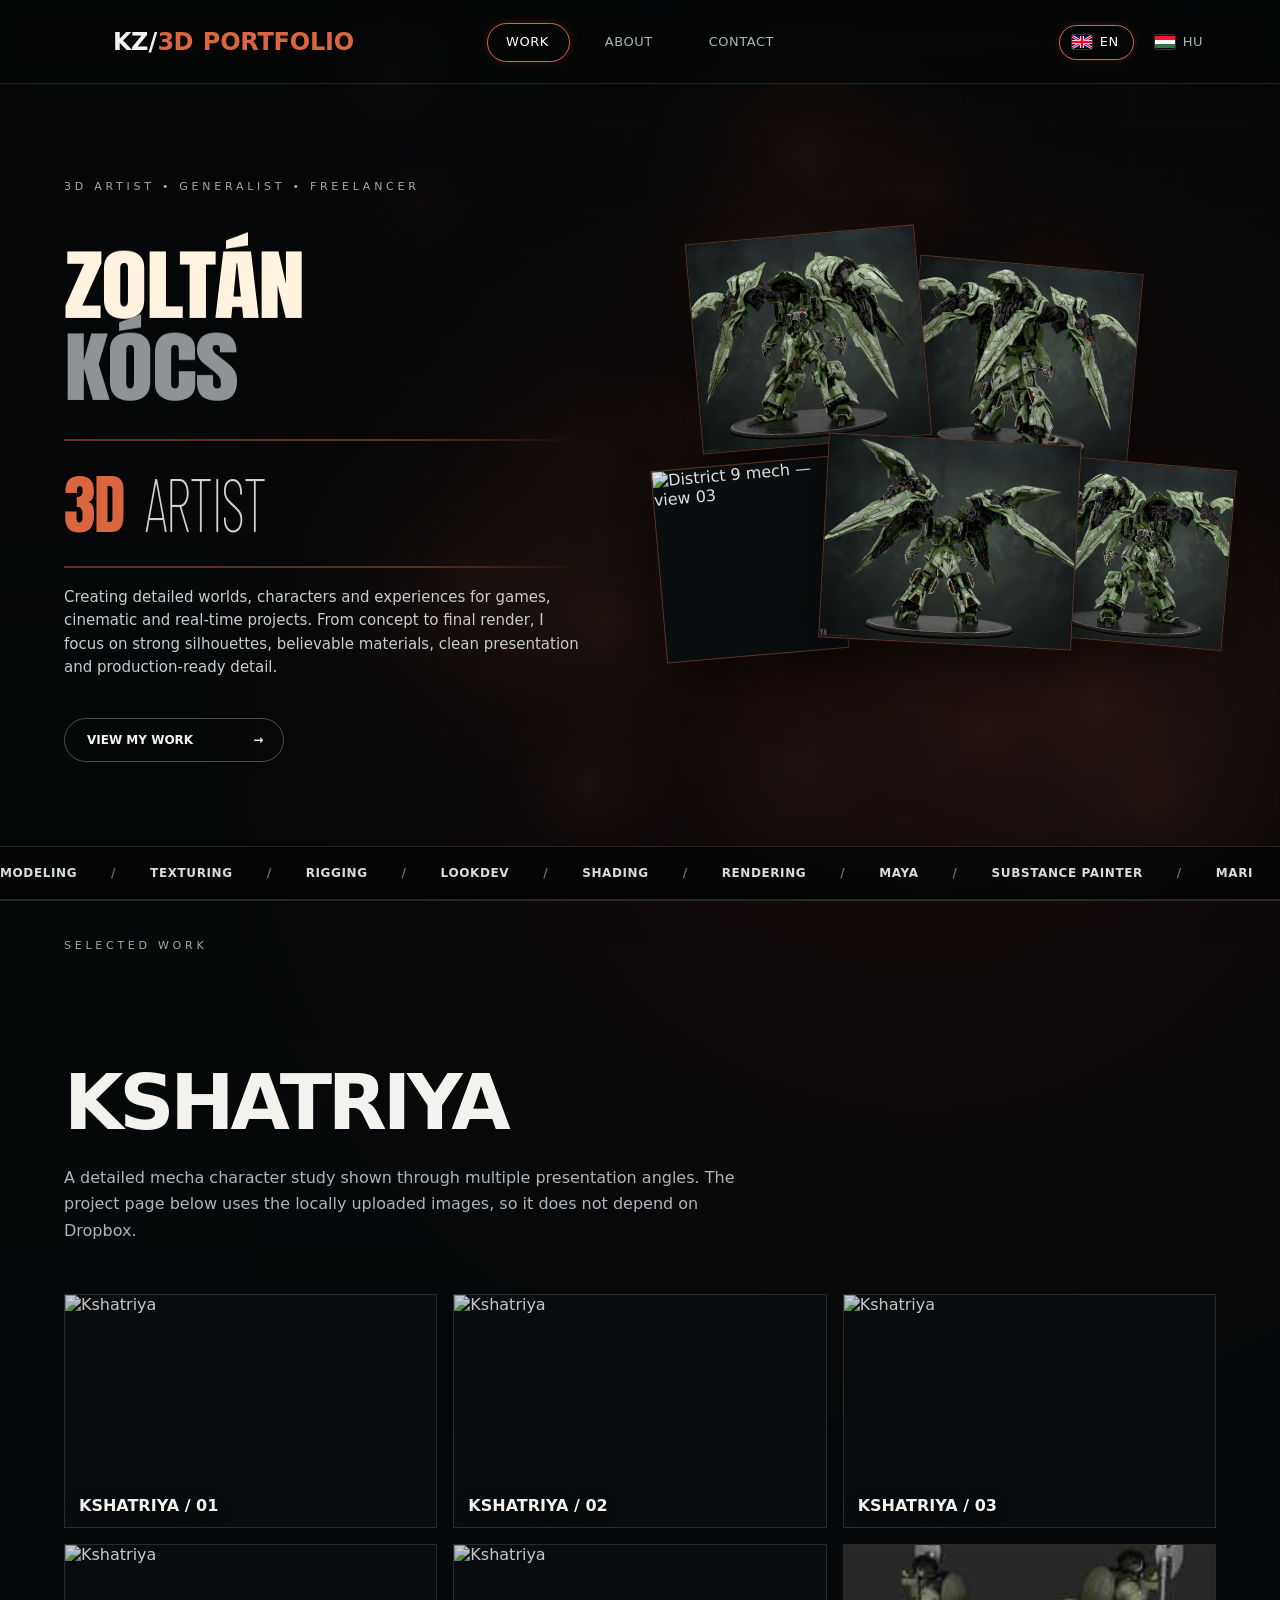
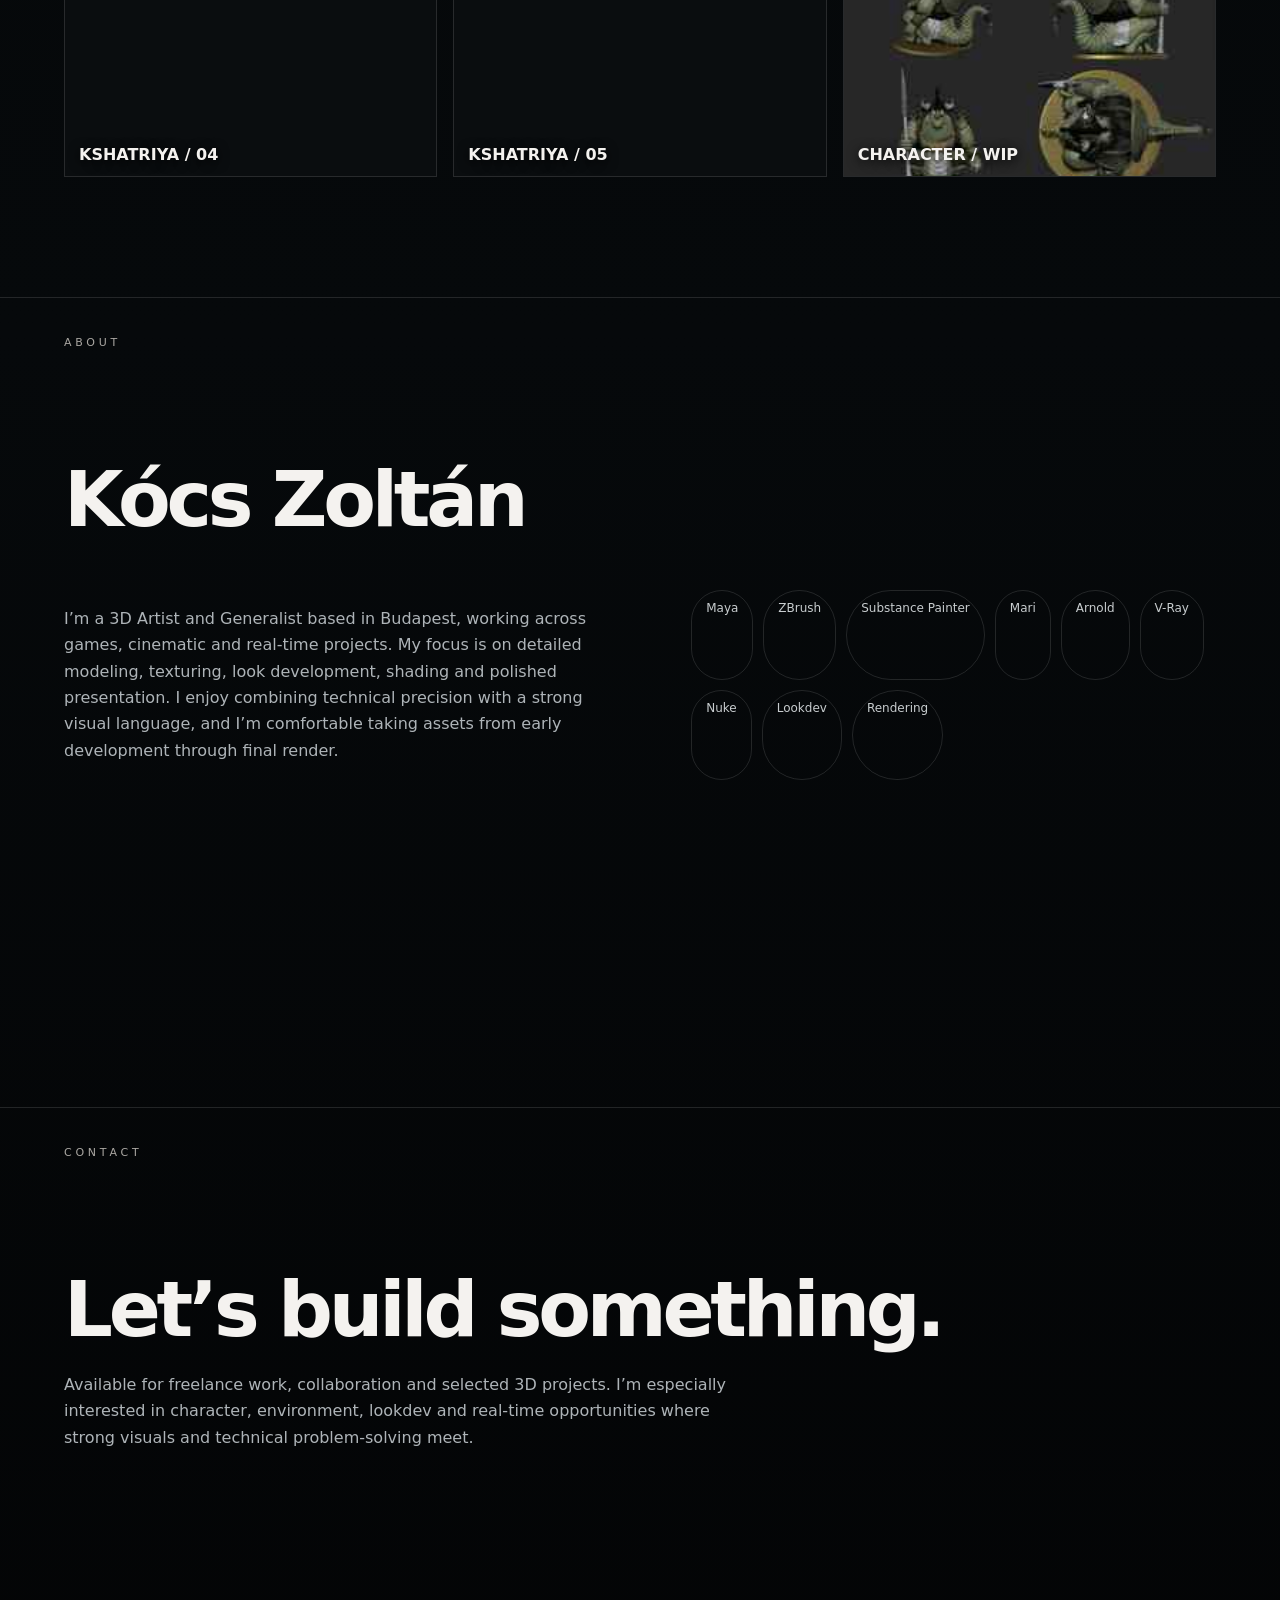
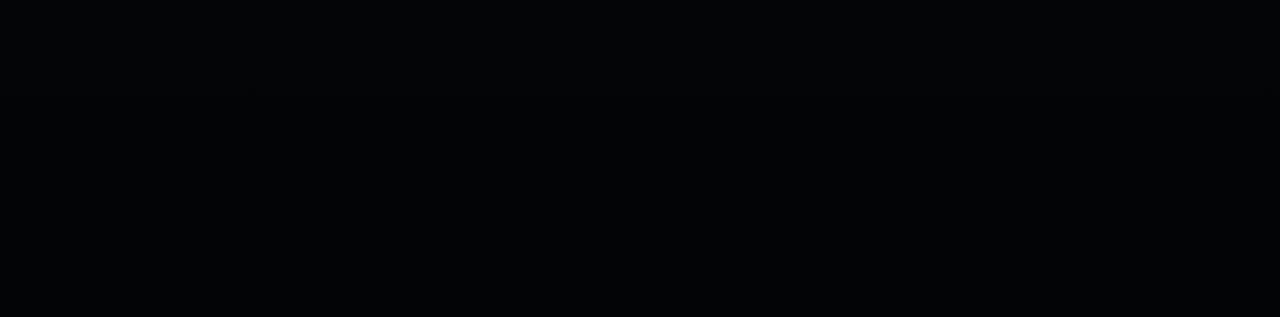
==== commit cb946b7e: "Feature Exosuit CGS and mix District 9 portrait into hero collage" ====
--- a/base.html
+++ b/base.html
@@ -143,7 +143,7 @@
 .header-fox-img{display:block!important;width:38px!important;height:38px!important;object-fit:contain!important;flex:0 0 38px!important;margin-right:11px!important;opacity:1!important;visibility:visible!important;transition:transform .28s ease,filter .28s ease}
 .brand:hover .header-fox-img{transform:scale(1.02);filter:drop-shadow(0 0 8px rgba(255,90,0,.42))}
 @media(max-width:720px){.header-fox-img{width:30px!important;height:30px!important;flex-basis:30px!important;margin-right:8px!important}}
-</style></head><body><canvas class="ambient-physics" aria-hidden="true"></canvas><header class="header"><a class="brand" href="#work"><img class="header-fox-img" src="assets/kz-fox-logo.png" alt="KZ fox logo"><span class="kz">KZ</span><span class="slash">/</span><b>3D</b><span class="portfolio">PORTFOLIO</span></a><nav class="nav"><a href="#work" class="active">WORK</a><a href="#about">ABOUT</a><a href="#contact">CONTACT</a></nav><div class="lang"><span class="label">Languages</span><button class="active" data-lang="en"><span class="flag" aria-hidden="true"><svg viewBox="0 0 60 36" xmlns="http://www.w3.org/2000/svg"><rect width="60" height="36" fill="#012169"/><path d="M0 0l60 36M60 0L0 36" stroke="#fff" stroke-width="8"/><path d="M0 0l60 36M60 0L0 36" stroke="#C8102E" stroke-width="4"/><path d="M30 0v36M0 18h60" stroke="#fff" stroke-width="12"/><path d="M30 0v36M0 18h60" stroke="#C8102E" stroke-width="7"/></svg></span><span>EN</span></button><button data-lang="hu"><span class="flag" aria-hidden="true"><svg viewBox="0 0 60 36" xmlns="http://www.w3.org/2000/svg"><rect width="60" height="12" y="0" fill="#CE2939"/><rect width="60" height="12" y="12" fill="#fff"/><rect width="60" height="12" y="24" fill="#477050"/></svg></span><span>HU</span></button></div><div class="scroll-progress" aria-hidden="true"><span></span></div></header><main><section id="work" class="hero section-anchor"><div class="copy"><div class="eyebrow">3D ARTIST • GENERALIST • FREELANCER</div><div class="name"><span class="top">ZOLTÁN</span><span class="bottom">KÓCS</span></div><div class="name-role-rule" aria-hidden="true"></div><div class="role"><b>3D</b><span class="artist">ARTIST</span></div><div class="rule"></div><p class="desc" data-en="Creating detailed worlds, characters and experiences for games, cinematic and real-time projects. From concept to final render, I focus on strong silhouettes, believable materials, clean presentation and production-ready detail." data-hu="Részletgazdag világokat, karaktereket és élményeket készítek játékokhoz, filmes és real-time projektekhez. A koncepciótól a végső renderig.">Creating detailed worlds, characters and experiences for games, cinematic and real-time projects. From concept to final render, I focus on strong silhouettes, believable materials, clean presentation and production-ready detail.</p><a class="cta" href="#selected"><span data-en="VIEW MY WORK" data-hu="MUNKÁIM">VIEW MY WORK</span><span>→</span></a></div><div class="stage" aria-label="Kshatriya portfolio collage"><figure class="card c1"><img src="assets/KshatriyaA.jpg" alt="Kshatriya front view"><figcaption class="tag">KSHATRIYA</figcaption><span class="num">01</span></figure><figure class="card c2"><img src="assets/KshatriyaC.jpg" alt="Kshatriya view"><figcaption class="tag">KSHATRIYA</figcaption><span class="num">02</span></figure><figure class="card c3"><img src="assets/KshatriyaD.jpg" alt="Kshatriya rear three quarter"><figcaption class="tag">KSHATRIYA</figcaption><span class="num">03</span></figure><figure class="card c4"><img src="assets/KshatriyaF.jpg" alt="Kshatriya front three quarter"><figcaption class="tag">KSHATRIYA</figcaption><span class="num">04</span></figure><figure class="card c5"><img src="assets/KshatriyaH.jpg" alt="Kshatriya side view"><figcaption class="tag">KSHATRIYA</figcaption><span class="num">05</span></figure><div class="scrollmark"><span class="dot"></span></div></div><div class="ticker-wrap" aria-hidden="true"><div class="ticker"><span>MODELING</span><span>TEXTURING</span><span>RIGGING</span><span>LOOKDEV</span><span>SHADING</span><span>RENDERING</span><span>MAYA</span><span>SUBSTANCE PAINTER</span><span>MARI</span><span>NUKE</span><span>COMPOSITING</span><span>REAL-TIME</span><span>MODELING</span><span>TEXTURING</span><span>RIGGING</span><span>LOOKDEV</span><span>SHADING</span><span>RENDERING</span><span>MAYA</span><span>SUBSTANCE PAINTER</span><span>MARI</span><span>NUKE</span><span>COMPOSITING</span><span>REAL-TIME</span></div></div></section><section id="selected" class="section"><div class="eyebrow">SELECTED WORK</div><h2>KSHATRIYA</h2><p class="lead">A detailed mecha character study shown through multiple presentation angles. The project page below uses the locally uploaded images, so it does not depend on Dropbox.</p><div class="workgrid"><div class="workitem"><img src="assets/kshatriya-02.jpg" alt="Kshatriya"><div class="cap">KSHATRIYA / 01</div></div><div class="workitem"><img src="assets/kshatriya-05.jpg" alt="Kshatriya"><div class="cap">KSHATRIYA / 02</div></div><div class="workitem"><img src="assets/kshatriya-06.jpg" alt="Kshatriya"><div class="cap">KSHATRIYA / 03</div></div><div class="workitem"><img src="assets/kshatriya-08.jpg" alt="Kshatriya"><div class="cap">KSHATRIYA / 04</div></div><div class="workitem"><img src="assets/kshatriya-01.jpg" alt="Kshatriya"><div class="cap">KSHATRIYA / 05</div></div><div class="workitem"><img src="assets/kroki-wip.jpg" alt="Character WIP"><div class="cap">CHARACTER / WIP</div></div></div></section><section id="about" class="section section-anchor"><div class="eyebrow">ABOUT</div><h2>Kócs Zoltán</h2><div class="aboutcols"><p class="lead" data-en="I’m a 3D Artist and Generalist based in Budapest, working across games, cinematic and real-time projects. My focus is on detailed modeling, texturing, look development, shading and polished presentation. I enjoy combining technical precision with a strong visual language, and I’m comfortable taking assets from early development through final render." data-hu="Budapesten dolgozó 3D Artist és Generalist vagyok, játék-, filmes és real-time projekteken. A részletes modellezést, textúrázást, lookdevet és az igényes prezentációt szeretem.">I’m a 3D Artist and Generalist based in Budapest, working across games, cinematic and real-time projects. My focus is on detailed modeling, texturing, look development, shading and polished presentation. I enjoy combining technical precision with a strong visual language, and I’m comfortable taking assets from early development through final render.</p><div class="skills"><span>Maya</span><span>ZBrush</span><span>Substance Painter</span><span>Mari</span><span>Arnold</span><span>V-Ray</span><span>Nuke</span><span>Lookdev</span><span>Rendering</span></div></div></section><section id="contact" class="section section-anchor"><div class="eyebrow">CONTACT</div><h2>Let’s build something.</h2><p class="lead" data-en="Available for freelance work, collaboration and selected 3D projects. I’m especially interested in character, environment, lookdev and real-time opportunities where strong visuals and technical problem-solving meet." data-hu="Szabadúszó munkára, együttműködésre és válogatott 3D projektekre elérhető vagyok.">Available for freelance work, collaboration and selected 3D projects. I’m especially interested in character, environment, lookdev and real-time opportunities where strong visuals and technical problem-solving meet.</p></section></main><script>const progressBar=document.querySelector('.scroll-progress span');function updateScrollProgress(){const max=document.documentElement.scrollHeight-window.innerHeight;const p=max>0?Math.min(1,Math.max(0,window.scrollY/max)):0;progressBar.style.transform=`scaleX(${p})`;}updateScrollProgress();window.addEventListener('scroll',updateScrollProgress,{passive:true});const nav=[...document.querySelectorAll('.nav a')];const navEl=document.querySelector('.nav');function moveNavMarker(target){if(!target||!navEl)return;const p=navEl.getBoundingClientRect(),r=target.getBoundingClientRect();navEl.style.setProperty('--marker-x',(r.left-p.left)+'px');navEl.style.setProperty('--marker-w',r.width+'px');}const sections=[...document.querySelectorAll('.section-anchor')];const io=new IntersectionObserver(entries=>{entries.forEach(e=>{if(e.isIntersecting){nav.forEach(a=>a.classList.toggle('active',a.getAttribute('href')==='#'+e.target.id));moveNavMarker(nav.find(a=>a.classList.contains('active')));}})},{rootMargin:'-35% 0px -55% 0px',threshold:0});sections.forEach(s=>io.observe(s));const langBtns=[...document.querySelectorAll('.lang button')];const langEl=document.querySelector('.lang');function moveLangMarker(target){if(!target||!langEl)return;const p=langEl.getBoundingClientRect(),r=target.getBoundingClientRect();langEl.style.setProperty('--lang-marker-x',(r.left-p.left)+'px');langEl.style.setProperty('--lang-marker-w',r.width+'px');}langBtns.forEach(btn=>btn.addEventListener('click',()=>{langBtns.forEach(b=>b.classList.remove('active'));btn.classList.add('active');moveLangMarker(btn);const l=btn.dataset.lang;document.documentElement.lang=l==='hu'?'hu':'en';document.querySelectorAll('[data-en]').forEach(el=>el.textContent=el.dataset[l]);}));requestAnimationFrame(()=>{moveNavMarker(nav.find(a=>a.classList.contains('active')));moveLangMarker(langBtns.find(b=>b.classList.contains('active')));});window.addEventListener('resize',()=>{moveNavMarker(nav.find(a=>a.classList.contains('active')));moveLangMarker(langBtns.find(b=>b.classList.contains('active')));});const stage=document.querySelector('.stage');const cards=[...document.querySelectorAll('.card')];stage.addEventListener('mousemove',e=>{const r=stage.getBoundingClientRect();const x=(e.clientX-r.left)/r.width-.5;const y=(e.clientY-r.top)/r.height-.5;cards.forEach((c,i)=>{const d=2.4+(i%3)*.9;c.style.translate=`${x*d}px ${y*d}px`;c.style.rotate=`${x*(i%2?0.35:-0.35)}deg`;});});stage.addEventListener('mouseleave',()=>cards.forEach(c=>{c.style.translate='0 0';c.style.rotate='0deg'}));const ambientCanvas=document.querySelector('.ambient-physics');if(ambientCanvas && !window.matchMedia('(prefers-reduced-motion: reduce)').matches){const ctx=ambientCanvas.getContext('2d');let W=0,H=0,dpr=1,lastT=performance.now(),lastScrollY=window.scrollY,scrollVelocity=0,scrollBoost=0;const particles=[];const count=window.innerWidth<720?10:18;function resizeAmbient(){dpr=Math.min(window.devicePixelRatio||1,1.6);W=window.innerWidth;H=window.innerHeight;ambientCanvas.width=Math.round(W*dpr);ambientCanvas.height=Math.round(H*dpr);ambientCanvas.style.width=W+'px';ambientCanvas.style.height=H+'px';ctx.setTransform(dpr,0,0,dpr,0,0);particles.forEach(p=>{p.x=Math.min(Math.max(p.r,p.x),W-p.r);p.y=Math.min(Math.max(p.r,p.y),H-p.r)});}function spawn(i){const r=22+Math.random()*56;const a=Math.random()*Math.PI*2;const speed=.0056+Math.random()*.0101;return {x:r+Math.random()*Math.max(1,W-r*2),y:r+Math.random()*Math.max(1,H-r*2),r,m:r*r,vx:Math.cos(a)*speed,vy:Math.sin(a)*speed,seed:Math.random()*10,alpha:.10+Math.random()*.11};}function resetParticles(){particles.length=0;for(let i=0;i<count;i++)particles.push(spawn(i));}function resolveCollision(a,b){let dx=b.x-a.x,dy=b.y-a.y,dist=Math.hypot(dx,dy),min=a.r+b.r;if(dist===0){dx=.01;dy=0;dist=.01}if(dist>=min)return;const nx=dx/dist,ny=dy/dist,overlap=min-dist;const total=a.m+b.m;a.x-=nx*overlap*(b.m/total);a.y-=ny*overlap*(b.m/total);b.x+=nx*overlap*(a.m/total);b.y+=ny*overlap*(a.m/total);const rvx=b.vx-a.vx,rvy=b.vy-a.vy,vel=rvx*nx+rvy*ny;if(vel>0)return;const restitution=.88;const impulse=-(1+restitution)*vel/(1/a.m+1/b.m);const ix=impulse*nx,iy=impulse*ny;a.vx-=ix/a.m;a.vy-=iy/a.m;b.vx+=ix/b.m;b.vy+=iy/b.m;}function lerp(a,b,t){return a+(b-a)*t}function drawParticle(p,progress){const orange=[218,96,52],teal=[35,205,190];const rr=Math.round(lerp(orange[0],teal[0],progress)),gg=Math.round(lerp(orange[1],teal[1],progress)),bb=Math.round(lerp(orange[2],teal[2],progress));const glow=ctx.createRadialGradient(p.x,p.y,0,p.x,p.y,p.r*2.87);glow.addColorStop(0,`rgba(${rr},${gg},${bb},${p.alpha*.56})`);glow.addColorStop(.20,`rgba(${rr},${gg},${bb},${p.alpha*.30})`);glow.addColorStop(.66,`rgba(${rr},${gg},${bb},${p.alpha*.08})`);glow.addColorStop(1,`rgba(${rr},${gg},${bb},0)`);ctx.fillStyle=glow;ctx.beginPath();ctx.arc(p.x,p.y,p.r*2.87,0,Math.PI*2);ctx.fill();ctx.strokeStyle=`rgba(${rr},${gg},${bb},${.015+p.alpha*.07})`;ctx.lineWidth=.35;ctx.beginPath();ctx.arc(p.x,p.y,p.r,0,Math.PI*2);ctx.stroke();}function animateAmbient(t){const dt=Math.min(32,t-lastT);lastT=t;const maxScroll=Math.max(1,document.documentElement.scrollHeight-window.innerHeight);const progress=Math.min(1,Math.max(0,window.scrollY/maxScroll));const currentScroll=window.scrollY;scrollVelocity=(currentScroll-lastScrollY)/Math.max(1,dt);lastScrollY=currentScroll;scrollBoost=Math.max(Math.abs(scrollVelocity)*11,scrollBoost*.90);const speedFactor=1+Math.min(18,scrollBoost);ctx.clearRect(0,0,W,H);for(const p of particles){p.x+=p.vx*dt*speedFactor;p.y+=p.vy*dt*speedFactor;if(p.x-p.r<0){p.x=p.r;p.vx=Math.abs(p.vx)} else if(p.x+p.r>W){p.x=W-p.r;p.vx=-Math.abs(p.vx)}if(p.y-p.r<0){p.y=p.r;p.vy=Math.abs(p.vy)} else if(p.y+p.r>H){p.y=H-p.r;p.vy=-Math.abs(p.vy)}}for(let i=0;i<particles.length;i++)for(let j=i+1;j<particles.length;j++)resolveCollision(particles[i],particles[j]);for(const p of particles)drawParticle(p,progress);requestAnimationFrame(animateAmbient);}resizeAmbient();resetParticles();window.addEventListener('resize',resizeAmbient,{passive:true});requestAnimationFrame(animateAmbient);}</script><script id="v41-solid-3d-js">
+</style></head><body><canvas class="ambient-physics" aria-hidden="true"></canvas><header class="header"><a class="brand" href="#work"><img class="header-fox-img" src="assets/kz-fox-logo.png" alt="KZ fox logo"><span class="kz">KZ</span><span class="slash">/</span><b>3D</b><span class="portfolio">PORTFOLIO</span></a><nav class="nav"><a href="#work" class="active">WORK</a><a href="#about">ABOUT</a><a href="#contact">CONTACT</a></nav><div class="lang"><span class="label">Languages</span><button class="active" data-lang="en"><span class="flag" aria-hidden="true"><svg viewBox="0 0 60 36" xmlns="http://www.w3.org/2000/svg"><rect width="60" height="36" fill="#012169"/><path d="M0 0l60 36M60 0L0 36" stroke="#fff" stroke-width="8"/><path d="M0 0l60 36M60 0L0 36" stroke="#C8102E" stroke-width="4"/><path d="M30 0v36M0 18h60" stroke="#fff" stroke-width="12"/><path d="M30 0v36M0 18h60" stroke="#C8102E" stroke-width="7"/></svg></span><span>EN</span></button><button data-lang="hu"><span class="flag" aria-hidden="true"><svg viewBox="0 0 60 36" xmlns="http://www.w3.org/2000/svg"><rect width="60" height="12" y="0" fill="#CE2939"/><rect width="60" height="12" y="12" fill="#fff"/><rect width="60" height="12" y="24" fill="#477050"/></svg></span><span>HU</span></button></div><div class="scroll-progress" aria-hidden="true"><span></span></div></header><main><section id="work" class="hero section-anchor"><div class="copy"><div class="eyebrow">3D ARTIST • GENERALIST • FREELANCER</div><div class="name"><span class="top">ZOLTÁN</span><span class="bottom">KÓCS</span></div><div class="name-role-rule" aria-hidden="true"></div><div class="role"><b>3D</b><span class="artist">ARTIST</span></div><div class="rule"></div><p class="desc" data-en="Creating detailed worlds, characters and experiences for games, cinematic and real-time projects. From concept to final render, I focus on strong silhouettes, believable materials, clean presentation and production-ready detail." data-hu="Részletgazdag világokat, karaktereket és élményeket készítek játékokhoz, filmes és real-time projektekhez. A koncepciótól a végső renderig.">Creating detailed worlds, characters and experiences for games, cinematic and real-time projects. From concept to final render, I focus on strong silhouettes, believable materials, clean presentation and production-ready detail.</p><a class="cta" href="#selected"><span data-en="VIEW MY WORK" data-hu="MUNKÁIM">VIEW MY WORK</span><span>→</span></a></div><div class="stage" aria-label="Kshatriya portfolio collage"><figure class="card c1"><img src="assets/KshatriyaA.jpg" alt="Kshatriya front view"><figcaption class="tag">KSHATRIYA</figcaption><span class="num">01</span></figure><figure class="card c2"><img src="assets/KshatriyaC.jpg" alt="Kshatriya view"><figcaption class="tag">KSHATRIYA</figcaption><span class="num">02</span></figure><figure class="card c3 district-hero"><img src="https://raw.githubusercontent.com/fuxy-AI/zk-portfolio/main/assets/District%209/3.jpg" alt="District 9 mech — view 03"><figcaption class="tag">DISTRICT 9</figcaption><span class="num">03</span></figure><figure class="card c4"><img src="assets/KshatriyaF.jpg" alt="Kshatriya front three quarter"><figcaption class="tag">KSHATRIYA</figcaption><span class="num">04</span></figure><figure class="card c5"><img src="assets/KshatriyaH.jpg" alt="Kshatriya side view"><figcaption class="tag">KSHATRIYA</figcaption><span class="num">05</span></figure><div class="scrollmark"><span class="dot"></span></div></div><div class="ticker-wrap" aria-hidden="true"><div class="ticker"><span>MODELING</span><span>TEXTURING</span><span>RIGGING</span><span>LOOKDEV</span><span>SHADING</span><span>RENDERING</span><span>MAYA</span><span>SUBSTANCE PAINTER</span><span>MARI</span><span>NUKE</span><span>COMPOSITING</span><span>REAL-TIME</span><span>MODELING</span><span>TEXTURING</span><span>RIGGING</span><span>LOOKDEV</span><span>SHADING</span><span>RENDERING</span><span>MAYA</span><span>SUBSTANCE PAINTER</span><span>MARI</span><span>NUKE</span><span>COMPOSITING</span><span>REAL-TIME</span></div></div></section><section id="selected" class="section"><div class="eyebrow">SELECTED WORK</div><h2>KSHATRIYA</h2><p class="lead">A detailed mecha character study shown through multiple presentation angles. The project page below uses the locally uploaded images, so it does not depend on Dropbox.</p><div class="workgrid"><div class="workitem"><img src="assets/kshatriya-02.jpg" alt="Kshatriya"><div class="cap">KSHATRIYA / 01</div></div><div class="workitem"><img src="assets/kshatriya-05.jpg" alt="Kshatriya"><div class="cap">KSHATRIYA / 02</div></div><div class="workitem"><img src="assets/kshatriya-06.jpg" alt="Kshatriya"><div class="cap">KSHATRIYA / 03</div></div><div class="workitem"><img src="assets/kshatriya-08.jpg" alt="Kshatriya"><div class="cap">KSHATRIYA / 04</div></div><div class="workitem"><img src="assets/kshatriya-01.jpg" alt="Kshatriya"><div class="cap">KSHATRIYA / 05</div></div><div class="workitem"><img src="assets/kroki-wip.jpg" alt="Character WIP"><div class="cap">CHARACTER / WIP</div></div></div></section><section id="about" class="section section-anchor"><div class="eyebrow">ABOUT</div><h2>Kócs Zoltán</h2><div class="aboutcols"><p class="lead" data-en="I’m a 3D Artist and Generalist based in Budapest, working across games, cinematic and real-time projects. My focus is on detailed modeling, texturing, look development, shading and polished presentation. I enjoy combining technical precision with a strong visual language, and I’m comfortable taking assets from early development through final render." data-hu="Budapesten dolgozó 3D Artist és Generalist vagyok, játék-, filmes és real-time projekteken. A részletes modellezést, textúrázást, lookdevet és az igényes prezentációt szeretem.">I’m a 3D Artist and Generalist based in Budapest, working across games, cinematic and real-time projects. My focus is on detailed modeling, texturing, look development, shading and polished presentation. I enjoy combining technical precision with a strong visual language, and I’m comfortable taking assets from early development through final render.</p><div class="skills"><span>Maya</span><span>ZBrush</span><span>Substance Painter</span><span>Mari</span><span>Arnold</span><span>V-Ray</span><span>Nuke</span><span>Lookdev</span><span>Rendering</span></div></div></section><section id="contact" class="section section-anchor"><div class="eyebrow">CONTACT</div><h2>Let’s build something.</h2><p class="lead" data-en="Available for freelance work, collaboration and selected 3D projects. I’m especially interested in character, environment, lookdev and real-time opportunities where strong visuals and technical problem-solving meet." data-hu="Szabadúszó munkára, együttműködésre és válogatott 3D projektekre elérhető vagyok.">Available for freelance work, collaboration and selected 3D projects. I’m especially interested in character, environment, lookdev and real-time opportunities where strong visuals and technical problem-solving meet.</p></section></main><script>const progressBar=document.querySelector('.scroll-progress span');function updateScrollProgress(){const max=document.documentElement.scrollHeight-window.innerHeight;const p=max>0?Math.min(1,Math.max(0,window.scrollY/max)):0;progressBar.style.transform=`scaleX(${p})`;}updateScrollProgress();window.addEventListener('scroll',updateScrollProgress,{passive:true});const nav=[...document.querySelectorAll('.nav a')];const navEl=document.querySelector('.nav');function moveNavMarker(target){if(!target||!navEl)return;const p=navEl.getBoundingClientRect(),r=target.getBoundingClientRect();navEl.style.setProperty('--marker-x',(r.left-p.left)+'px');navEl.style.setProperty('--marker-w',r.width+'px');}const sections=[...document.querySelectorAll('.section-anchor')];const io=new IntersectionObserver(entries=>{entries.forEach(e=>{if(e.isIntersecting){nav.forEach(a=>a.classList.toggle('active',a.getAttribute('href')==='#'+e.target.id));moveNavMarker(nav.find(a=>a.classList.contains('active')));}})},{rootMargin:'-35% 0px -55% 0px',threshold:0});sections.forEach(s=>io.observe(s));const langBtns=[...document.querySelectorAll('.lang button')];const langEl=document.querySelector('.lang');function moveLangMarker(target){if(!target||!langEl)return;const p=langEl.getBoundingClientRect(),r=target.getBoundingClientRect();langEl.style.setProperty('--lang-marker-x',(r.left-p.left)+'px');langEl.style.setProperty('--lang-marker-w',r.width+'px');}langBtns.forEach(btn=>btn.addEventListener('click',()=>{langBtns.forEach(b=>b.classList.remove('active'));btn.classList.add('active');moveLangMarker(btn);const l=btn.dataset.lang;document.documentElement.lang=l==='hu'?'hu':'en';document.querySelectorAll('[data-en]').forEach(el=>el.textContent=el.dataset[l]);}));requestAnimationFrame(()=>{moveNavMarker(nav.find(a=>a.classList.contains('active')));moveLangMarker(langBtns.find(b=>b.classList.contains('active')));});window.addEventListener('resize',()=>{moveNavMarker(nav.find(a=>a.classList.contains('active')));moveLangMarker(langBtns.find(b=>b.classList.contains('active')));});const stage=document.querySelector('.stage');const cards=[...document.querySelectorAll('.card')];stage.addEventListener('mousemove',e=>{const r=stage.getBoundingClientRect();const x=(e.clientX-r.left)/r.width-.5;const y=(e.clientY-r.top)/r.height-.5;cards.forEach((c,i)=>{const d=2.4+(i%3)*.9;c.style.translate=`${x*d}px ${y*d}px`;c.style.rotate=`${x*(i%2?0.35:-0.35)}deg`;});});stage.addEventListener('mouseleave',()=>cards.forEach(c=>{c.style.translate='0 0';c.style.rotate='0deg'}));const ambientCanvas=document.querySelector('.ambient-physics');if(ambientCanvas && !window.matchMedia('(prefers-reduced-motion: reduce)').matches){const ctx=ambientCanvas.getContext('2d');let W=0,H=0,dpr=1,lastT=performance.now(),lastScrollY=window.scrollY,scrollVelocity=0,scrollBoost=0;const particles=[];const count=window.innerWidth<720?10:18;function resizeAmbient(){dpr=Math.min(window.devicePixelRatio||1,1.6);W=window.innerWidth;H=window.innerHeight;ambientCanvas.width=Math.round(W*dpr);ambientCanvas.height=Math.round(H*dpr);ambientCanvas.style.width=W+'px';ambientCanvas.style.height=H+'px';ctx.setTransform(dpr,0,0,dpr,0,0);particles.forEach(p=>{p.x=Math.min(Math.max(p.r,p.x),W-p.r);p.y=Math.min(Math.max(p.r,p.y),H-p.r)});}function spawn(i){const r=22+Math.random()*56;const a=Math.random()*Math.PI*2;const speed=.0056+Math.random()*.0101;return {x:r+Math.random()*Math.max(1,W-r*2),y:r+Math.random()*Math.max(1,H-r*2),r,m:r*r,vx:Math.cos(a)*speed,vy:Math.sin(a)*speed,seed:Math.random()*10,alpha:.10+Math.random()*.11};}function resetParticles(){particles.length=0;for(let i=0;i<count;i++)particles.push(spawn(i));}function resolveCollision(a,b){let dx=b.x-a.x,dy=b.y-a.y,dist=Math.hypot(dx,dy),min=a.r+b.r;if(dist===0){dx=.01;dy=0;dist=.01}if(dist>=min)return;const nx=dx/dist,ny=dy/dist,overlap=min-dist;const total=a.m+b.m;a.x-=nx*overlap*(b.m/total);a.y-=ny*overlap*(b.m/total);b.x+=nx*overlap*(a.m/total);b.y+=ny*overlap*(a.m/total);const rvx=b.vx-a.vx,rvy=b.vy-a.vy,vel=rvx*nx+rvy*ny;if(vel>0)return;const restitution=.88;const impulse=-(1+restitution)*vel/(1/a.m+1/b.m);const ix=impulse*nx,iy=impulse*ny;a.vx-=ix/a.m;a.vy-=iy/a.m;b.vx+=ix/b.m;b.vy+=iy/b.m;}function lerp(a,b,t){return a+(b-a)*t}function drawParticle(p,progress){const orange=[218,96,52],teal=[35,205,190];const rr=Math.round(lerp(orange[0],teal[0],progress)),gg=Math.round(lerp(orange[1],teal[1],progress)),bb=Math.round(lerp(orange[2],teal[2],progress));const glow=ctx.createRadialGradient(p.x,p.y,0,p.x,p.y,p.r*2.87);glow.addColorStop(0,`rgba(${rr},${gg},${bb},${p.alpha*.56})`);glow.addColorStop(.20,`rgba(${rr},${gg},${bb},${p.alpha*.30})`);glow.addColorStop(.66,`rgba(${rr},${gg},${bb},${p.alpha*.08})`);glow.addColorStop(1,`rgba(${rr},${gg},${bb},0)`);ctx.fillStyle=glow;ctx.beginPath();ctx.arc(p.x,p.y,p.r*2.87,0,Math.PI*2);ctx.fill();ctx.strokeStyle=`rgba(${rr},${gg},${bb},${.015+p.alpha*.07})`;ctx.lineWidth=.35;ctx.beginPath();ctx.arc(p.x,p.y,p.r,0,Math.PI*2);ctx.stroke();}function animateAmbient(t){const dt=Math.min(32,t-lastT);lastT=t;const maxScroll=Math.max(1,document.documentElement.scrollHeight-window.innerHeight);const progress=Math.min(1,Math.max(0,window.scrollY/maxScroll));const currentScroll=window.scrollY;scrollVelocity=(currentScroll-lastScrollY)/Math.max(1,dt);lastScrollY=currentScroll;scrollBoost=Math.max(Math.abs(scrollVelocity)*11,scrollBoost*.90);const speedFactor=1+Math.min(18,scrollBoost);ctx.clearRect(0,0,W,H);for(const p of particles){p.x+=p.vx*dt*speedFactor;p.y+=p.vy*dt*speedFactor;if(p.x-p.r<0){p.x=p.r;p.vx=Math.abs(p.vx)} else if(p.x+p.r>W){p.x=W-p.r;p.vx=-Math.abs(p.vx)}if(p.y-p.r<0){p.y=p.r;p.vy=Math.abs(p.vy)} else if(p.y+p.r>H){p.y=H-p.r;p.vy=-Math.abs(p.vy)}}for(let i=0;i<particles.length;i++)for(let j=i+1;j<particles.length;j++)resolveCollision(particles[i],particles[j]);for(const p of particles)drawParticle(p,progress);requestAnimationFrame(animateAmbient);}resizeAmbient();resetParticles();window.addEventListener('resize',resizeAmbient,{passive:true});requestAnimationFrame(animateAmbient);}</script><script id="v41-solid-3d-js">
 (function(){
   var el=document.querySelector('.role b');
   if(!el || el.dataset.solid3d==='1') return;
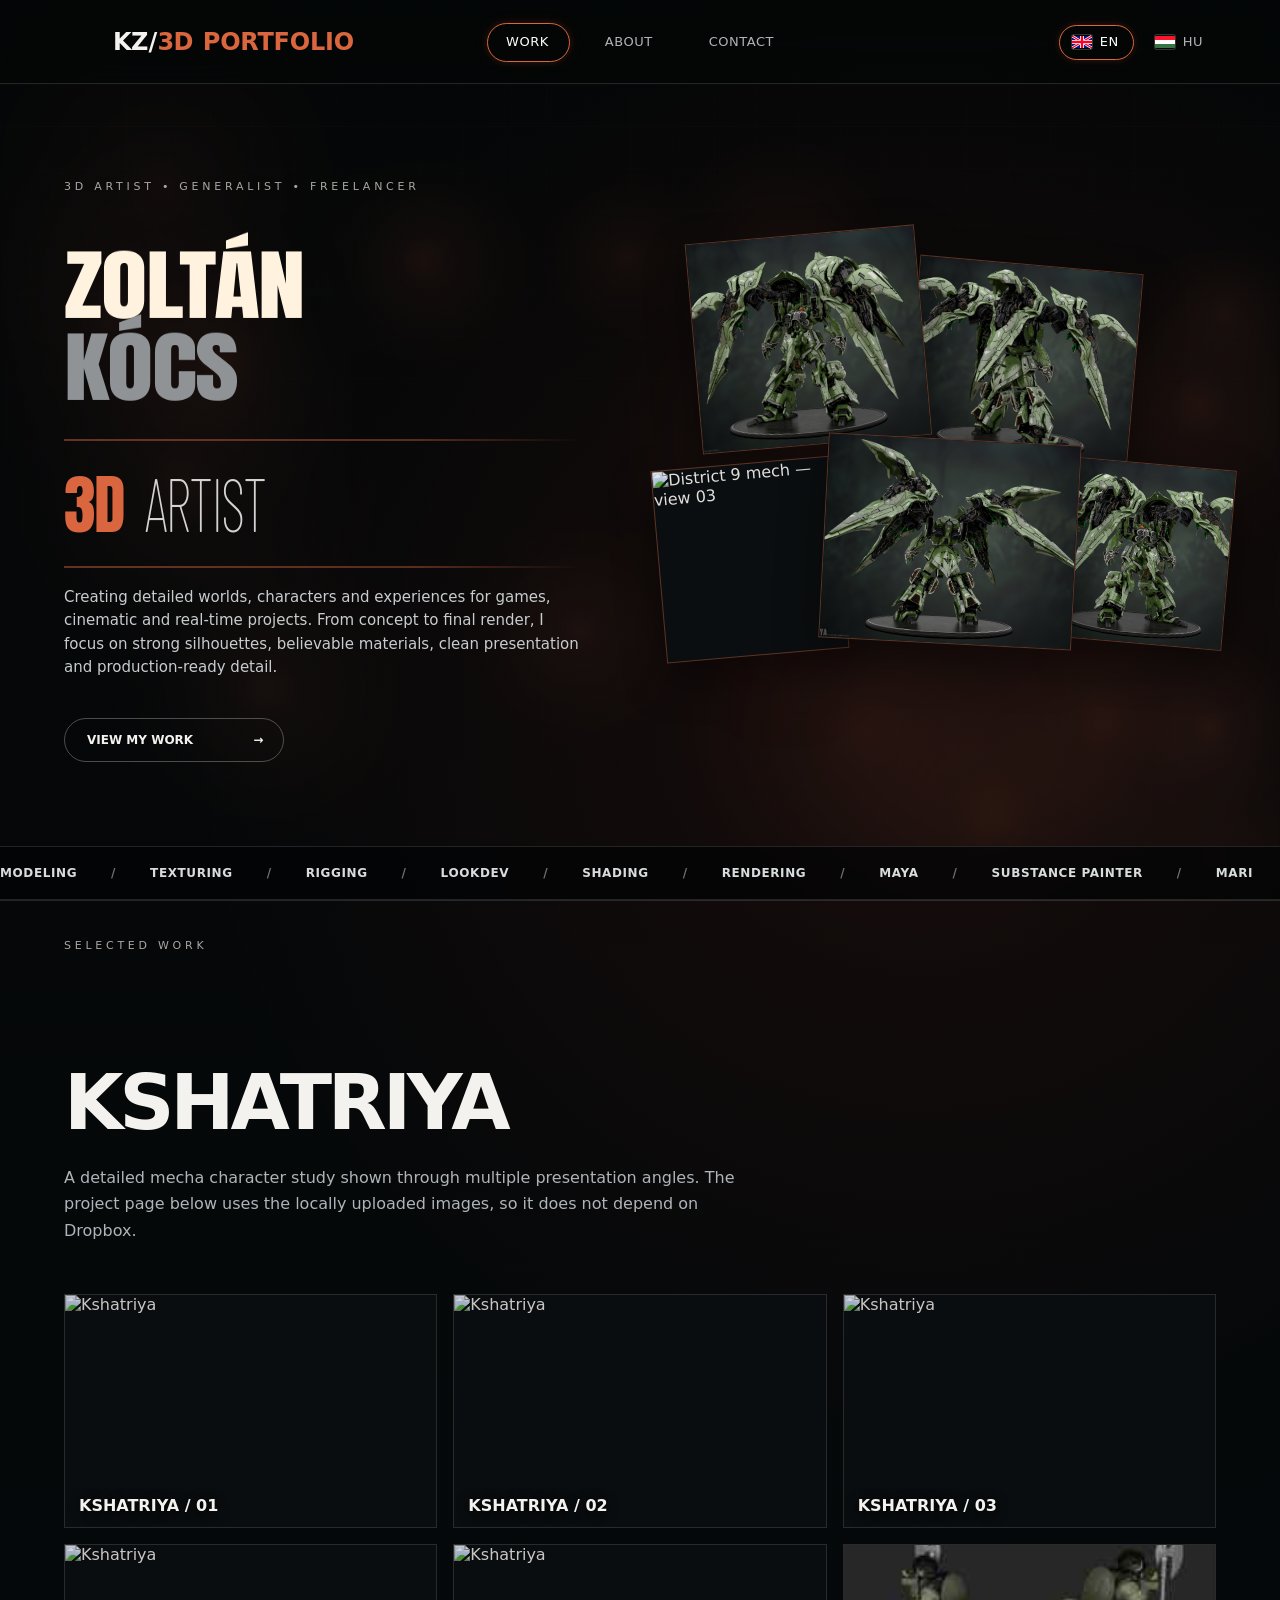
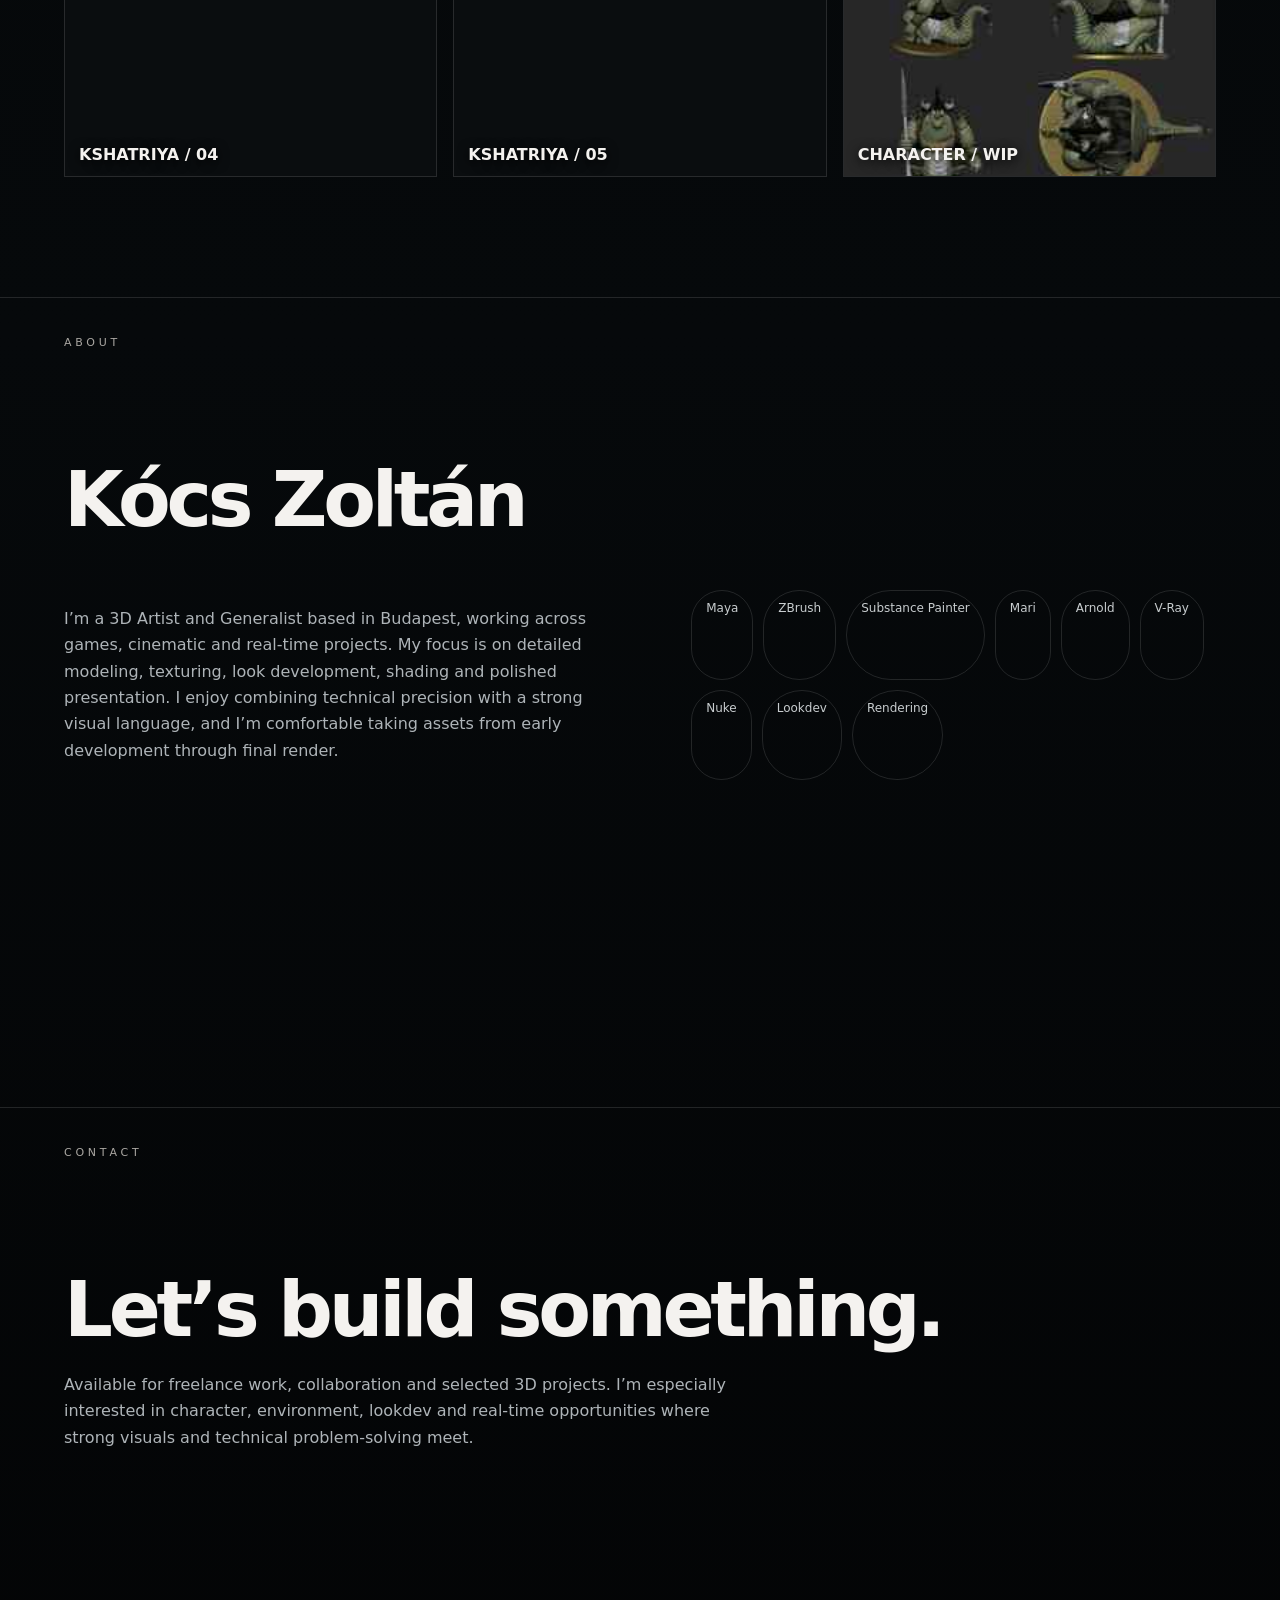
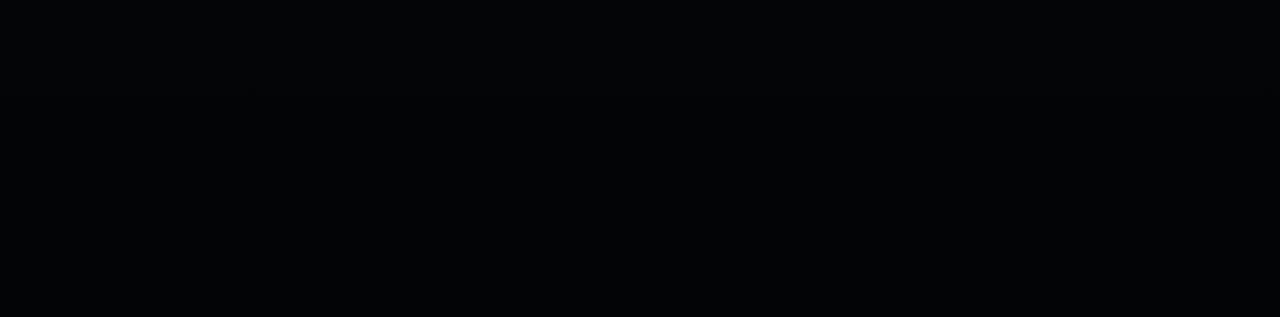
==== commit 57bbdedd: "Remove hero pointer drift, rename Works and compact project galleries" ====
--- a/base.html
+++ b/base.html
@@ -143,7 +143,7 @@
 .header-fox-img{display:block!important;width:38px!important;height:38px!important;object-fit:contain!important;flex:0 0 38px!important;margin-right:11px!important;opacity:1!important;visibility:visible!important;transition:transform .28s ease,filter .28s ease}
 .brand:hover .header-fox-img{transform:scale(1.02);filter:drop-shadow(0 0 8px rgba(255,90,0,.42))}
 @media(max-width:720px){.header-fox-img{width:30px!important;height:30px!important;flex-basis:30px!important;margin-right:8px!important}}
-</style></head><body><canvas class="ambient-physics" aria-hidden="true"></canvas><header class="header"><a class="brand" href="#work"><img class="header-fox-img" src="assets/kz-fox-logo.png" alt="KZ fox logo"><span class="kz">KZ</span><span class="slash">/</span><b>3D</b><span class="portfolio">PORTFOLIO</span></a><nav class="nav"><a href="#work" class="active">WORK</a><a href="#about">ABOUT</a><a href="#contact">CONTACT</a></nav><div class="lang"><span class="label">Languages</span><button class="active" data-lang="en"><span class="flag" aria-hidden="true"><svg viewBox="0 0 60 36" xmlns="http://www.w3.org/2000/svg"><rect width="60" height="36" fill="#012169"/><path d="M0 0l60 36M60 0L0 36" stroke="#fff" stroke-width="8"/><path d="M0 0l60 36M60 0L0 36" stroke="#C8102E" stroke-width="4"/><path d="M30 0v36M0 18h60" stroke="#fff" stroke-width="12"/><path d="M30 0v36M0 18h60" stroke="#C8102E" stroke-width="7"/></svg></span><span>EN</span></button><button data-lang="hu"><span class="flag" aria-hidden="true"><svg viewBox="0 0 60 36" xmlns="http://www.w3.org/2000/svg"><rect width="60" height="12" y="0" fill="#CE2939"/><rect width="60" height="12" y="12" fill="#fff"/><rect width="60" height="12" y="24" fill="#477050"/></svg></span><span>HU</span></button></div><div class="scroll-progress" aria-hidden="true"><span></span></div></header><main><section id="work" class="hero section-anchor"><div class="copy"><div class="eyebrow">3D ARTIST • GENERALIST • FREELANCER</div><div class="name"><span class="top">ZOLTÁN</span><span class="bottom">KÓCS</span></div><div class="name-role-rule" aria-hidden="true"></div><div class="role"><b>3D</b><span class="artist">ARTIST</span></div><div class="rule"></div><p class="desc" data-en="Creating detailed worlds, characters and experiences for games, cinematic and real-time projects. From concept to final render, I focus on strong silhouettes, believable materials, clean presentation and production-ready detail." data-hu="Részletgazdag világokat, karaktereket és élményeket készítek játékokhoz, filmes és real-time projektekhez. A koncepciótól a végső renderig.">Creating detailed worlds, characters and experiences for games, cinematic and real-time projects. From concept to final render, I focus on strong silhouettes, believable materials, clean presentation and production-ready detail.</p><a class="cta" href="#selected"><span data-en="VIEW MY WORK" data-hu="MUNKÁIM">VIEW MY WORK</span><span>→</span></a></div><div class="stage" aria-label="Kshatriya portfolio collage"><figure class="card c1"><img src="assets/KshatriyaA.jpg" alt="Kshatriya front view"><figcaption class="tag">KSHATRIYA</figcaption><span class="num">01</span></figure><figure class="card c2"><img src="assets/KshatriyaC.jpg" alt="Kshatriya view"><figcaption class="tag">KSHATRIYA</figcaption><span class="num">02</span></figure><figure class="card c3 district-hero"><img src="https://raw.githubusercontent.com/fuxy-AI/zk-portfolio/main/assets/District%209/3.jpg" alt="District 9 mech — view 03"><figcaption class="tag">DISTRICT 9</figcaption><span class="num">03</span></figure><figure class="card c4"><img src="assets/KshatriyaF.jpg" alt="Kshatriya front three quarter"><figcaption class="tag">KSHATRIYA</figcaption><span class="num">04</span></figure><figure class="card c5"><img src="assets/KshatriyaH.jpg" alt="Kshatriya side view"><figcaption class="tag">KSHATRIYA</figcaption><span class="num">05</span></figure><div class="scrollmark"><span class="dot"></span></div></div><div class="ticker-wrap" aria-hidden="true"><div class="ticker"><span>MODELING</span><span>TEXTURING</span><span>RIGGING</span><span>LOOKDEV</span><span>SHADING</span><span>RENDERING</span><span>MAYA</span><span>SUBSTANCE PAINTER</span><span>MARI</span><span>NUKE</span><span>COMPOSITING</span><span>REAL-TIME</span><span>MODELING</span><span>TEXTURING</span><span>RIGGING</span><span>LOOKDEV</span><span>SHADING</span><span>RENDERING</span><span>MAYA</span><span>SUBSTANCE PAINTER</span><span>MARI</span><span>NUKE</span><span>COMPOSITING</span><span>REAL-TIME</span></div></div></section><section id="selected" class="section"><div class="eyebrow">SELECTED WORK</div><h2>KSHATRIYA</h2><p class="lead">A detailed mecha character study shown through multiple presentation angles. The project page below uses the locally uploaded images, so it does not depend on Dropbox.</p><div class="workgrid"><div class="workitem"><img src="assets/kshatriya-02.jpg" alt="Kshatriya"><div class="cap">KSHATRIYA / 01</div></div><div class="workitem"><img src="assets/kshatriya-05.jpg" alt="Kshatriya"><div class="cap">KSHATRIYA / 02</div></div><div class="workitem"><img src="assets/kshatriya-06.jpg" alt="Kshatriya"><div class="cap">KSHATRIYA / 03</div></div><div class="workitem"><img src="assets/kshatriya-08.jpg" alt="Kshatriya"><div class="cap">KSHATRIYA / 04</div></div><div class="workitem"><img src="assets/kshatriya-01.jpg" alt="Kshatriya"><div class="cap">KSHATRIYA / 05</div></div><div class="workitem"><img src="assets/kroki-wip.jpg" alt="Character WIP"><div class="cap">CHARACTER / WIP</div></div></div></section><section id="about" class="section section-anchor"><div class="eyebrow">ABOUT</div><h2>Kócs Zoltán</h2><div class="aboutcols"><p class="lead" data-en="I’m a 3D Artist and Generalist based in Budapest, working across games, cinematic and real-time projects. My focus is on detailed modeling, texturing, look development, shading and polished presentation. I enjoy combining technical precision with a strong visual language, and I’m comfortable taking assets from early development through final render." data-hu="Budapesten dolgozó 3D Artist és Generalist vagyok, játék-, filmes és real-time projekteken. A részletes modellezést, textúrázást, lookdevet és az igényes prezentációt szeretem.">I’m a 3D Artist and Generalist based in Budapest, working across games, cinematic and real-time projects. My focus is on detailed modeling, texturing, look development, shading and polished presentation. I enjoy combining technical precision with a strong visual language, and I’m comfortable taking assets from early development through final render.</p><div class="skills"><span>Maya</span><span>ZBrush</span><span>Substance Painter</span><span>Mari</span><span>Arnold</span><span>V-Ray</span><span>Nuke</span><span>Lookdev</span><span>Rendering</span></div></div></section><section id="contact" class="section section-anchor"><div class="eyebrow">CONTACT</div><h2>Let’s build something.</h2><p class="lead" data-en="Available for freelance work, collaboration and selected 3D projects. I’m especially interested in character, environment, lookdev and real-time opportunities where strong visuals and technical problem-solving meet." data-hu="Szabadúszó munkára, együttműködésre és válogatott 3D projektekre elérhető vagyok.">Available for freelance work, collaboration and selected 3D projects. I’m especially interested in character, environment, lookdev and real-time opportunities where strong visuals and technical problem-solving meet.</p></section></main><script>const progressBar=document.querySelector('.scroll-progress span');function updateScrollProgress(){const max=document.documentElement.scrollHeight-window.innerHeight;const p=max>0?Math.min(1,Math.max(0,window.scrollY/max)):0;progressBar.style.transform=`scaleX(${p})`;}updateScrollProgress();window.addEventListener('scroll',updateScrollProgress,{passive:true});const nav=[...document.querySelectorAll('.nav a')];const navEl=document.querySelector('.nav');function moveNavMarker(target){if(!target||!navEl)return;const p=navEl.getBoundingClientRect(),r=target.getBoundingClientRect();navEl.style.setProperty('--marker-x',(r.left-p.left)+'px');navEl.style.setProperty('--marker-w',r.width+'px');}const sections=[...document.querySelectorAll('.section-anchor')];const io=new IntersectionObserver(entries=>{entries.forEach(e=>{if(e.isIntersecting){nav.forEach(a=>a.classList.toggle('active',a.getAttribute('href')==='#'+e.target.id));moveNavMarker(nav.find(a=>a.classList.contains('active')));}})},{rootMargin:'-35% 0px -55% 0px',threshold:0});sections.forEach(s=>io.observe(s));const langBtns=[...document.querySelectorAll('.lang button')];const langEl=document.querySelector('.lang');function moveLangMarker(target){if(!target||!langEl)return;const p=langEl.getBoundingClientRect(),r=target.getBoundingClientRect();langEl.style.setProperty('--lang-marker-x',(r.left-p.left)+'px');langEl.style.setProperty('--lang-marker-w',r.width+'px');}langBtns.forEach(btn=>btn.addEventListener('click',()=>{langBtns.forEach(b=>b.classList.remove('active'));btn.classList.add('active');moveLangMarker(btn);const l=btn.dataset.lang;document.documentElement.lang=l==='hu'?'hu':'en';document.querySelectorAll('[data-en]').forEach(el=>el.textContent=el.dataset[l]);}));requestAnimationFrame(()=>{moveNavMarker(nav.find(a=>a.classList.contains('active')));moveLangMarker(langBtns.find(b=>b.classList.contains('active')));});window.addEventListener('resize',()=>{moveNavMarker(nav.find(a=>a.classList.contains('active')));moveLangMarker(langBtns.find(b=>b.classList.contains('active')));});const stage=document.querySelector('.stage');const cards=[...document.querySelectorAll('.card')];stage.addEventListener('mousemove',e=>{const r=stage.getBoundingClientRect();const x=(e.clientX-r.left)/r.width-.5;const y=(e.clientY-r.top)/r.height-.5;cards.forEach((c,i)=>{const d=2.4+(i%3)*.9;c.style.translate=`${x*d}px ${y*d}px`;c.style.rotate=`${x*(i%2?0.35:-0.35)}deg`;});});stage.addEventListener('mouseleave',()=>cards.forEach(c=>{c.style.translate='0 0';c.style.rotate='0deg'}));const ambientCanvas=document.querySelector('.ambient-physics');if(ambientCanvas && !window.matchMedia('(prefers-reduced-motion: reduce)').matches){const ctx=ambientCanvas.getContext('2d');let W=0,H=0,dpr=1,lastT=performance.now(),lastScrollY=window.scrollY,scrollVelocity=0,scrollBoost=0;const particles=[];const count=window.innerWidth<720?10:18;function resizeAmbient(){dpr=Math.min(window.devicePixelRatio||1,1.6);W=window.innerWidth;H=window.innerHeight;ambientCanvas.width=Math.round(W*dpr);ambientCanvas.height=Math.round(H*dpr);ambientCanvas.style.width=W+'px';ambientCanvas.style.height=H+'px';ctx.setTransform(dpr,0,0,dpr,0,0);particles.forEach(p=>{p.x=Math.min(Math.max(p.r,p.x),W-p.r);p.y=Math.min(Math.max(p.r,p.y),H-p.r)});}function spawn(i){const r=22+Math.random()*56;const a=Math.random()*Math.PI*2;const speed=.0056+Math.random()*.0101;return {x:r+Math.random()*Math.max(1,W-r*2),y:r+Math.random()*Math.max(1,H-r*2),r,m:r*r,vx:Math.cos(a)*speed,vy:Math.sin(a)*speed,seed:Math.random()*10,alpha:.10+Math.random()*.11};}function resetParticles(){particles.length=0;for(let i=0;i<count;i++)particles.push(spawn(i));}function resolveCollision(a,b){let dx=b.x-a.x,dy=b.y-a.y,dist=Math.hypot(dx,dy),min=a.r+b.r;if(dist===0){dx=.01;dy=0;dist=.01}if(dist>=min)return;const nx=dx/dist,ny=dy/dist,overlap=min-dist;const total=a.m+b.m;a.x-=nx*overlap*(b.m/total);a.y-=ny*overlap*(b.m/total);b.x+=nx*overlap*(a.m/total);b.y+=ny*overlap*(a.m/total);const rvx=b.vx-a.vx,rvy=b.vy-a.vy,vel=rvx*nx+rvy*ny;if(vel>0)return;const restitution=.88;const impulse=-(1+restitution)*vel/(1/a.m+1/b.m);const ix=impulse*nx,iy=impulse*ny;a.vx-=ix/a.m;a.vy-=iy/a.m;b.vx+=ix/b.m;b.vy+=iy/b.m;}function lerp(a,b,t){return a+(b-a)*t}function drawParticle(p,progress){const orange=[218,96,52],teal=[35,205,190];const rr=Math.round(lerp(orange[0],teal[0],progress)),gg=Math.round(lerp(orange[1],teal[1],progress)),bb=Math.round(lerp(orange[2],teal[2],progress));const glow=ctx.createRadialGradient(p.x,p.y,0,p.x,p.y,p.r*2.87);glow.addColorStop(0,`rgba(${rr},${gg},${bb},${p.alpha*.56})`);glow.addColorStop(.20,`rgba(${rr},${gg},${bb},${p.alpha*.30})`);glow.addColorStop(.66,`rgba(${rr},${gg},${bb},${p.alpha*.08})`);glow.addColorStop(1,`rgba(${rr},${gg},${bb},0)`);ctx.fillStyle=glow;ctx.beginPath();ctx.arc(p.x,p.y,p.r*2.87,0,Math.PI*2);ctx.fill();ctx.strokeStyle=`rgba(${rr},${gg},${bb},${.015+p.alpha*.07})`;ctx.lineWidth=.35;ctx.beginPath();ctx.arc(p.x,p.y,p.r,0,Math.PI*2);ctx.stroke();}function animateAmbient(t){const dt=Math.min(32,t-lastT);lastT=t;const maxScroll=Math.max(1,document.documentElement.scrollHeight-window.innerHeight);const progress=Math.min(1,Math.max(0,window.scrollY/maxScroll));const currentScroll=window.scrollY;scrollVelocity=(currentScroll-lastScrollY)/Math.max(1,dt);lastScrollY=currentScroll;scrollBoost=Math.max(Math.abs(scrollVelocity)*11,scrollBoost*.90);const speedFactor=1+Math.min(18,scrollBoost);ctx.clearRect(0,0,W,H);for(const p of particles){p.x+=p.vx*dt*speedFactor;p.y+=p.vy*dt*speedFactor;if(p.x-p.r<0){p.x=p.r;p.vx=Math.abs(p.vx)} else if(p.x+p.r>W){p.x=W-p.r;p.vx=-Math.abs(p.vx)}if(p.y-p.r<0){p.y=p.r;p.vy=Math.abs(p.vy)} else if(p.y+p.r>H){p.y=H-p.r;p.vy=-Math.abs(p.vy)}}for(let i=0;i<particles.length;i++)for(let j=i+1;j<particles.length;j++)resolveCollision(particles[i],particles[j]);for(const p of particles)drawParticle(p,progress);requestAnimationFrame(animateAmbient);}resizeAmbient();resetParticles();window.addEventListener('resize',resizeAmbient,{passive:true});requestAnimationFrame(animateAmbient);}</script><script id="v41-solid-3d-js">
+</style></head><body><canvas class="ambient-physics" aria-hidden="true"></canvas><header class="header"><a class="brand" href="#work"><img class="header-fox-img" src="assets/kz-fox-logo.png" alt="KZ fox logo"><span class="kz">KZ</span><span class="slash">/</span><b>3D</b><span class="portfolio">PORTFOLIO</span></a><nav class="nav"><a href="#work" class="active">WORK</a><a href="#about">ABOUT</a><a href="#contact">CONTACT</a></nav><div class="lang"><span class="label">Languages</span><button class="active" data-lang="en"><span class="flag" aria-hidden="true"><svg viewBox="0 0 60 36" xmlns="http://www.w3.org/2000/svg"><rect width="60" height="36" fill="#012169"/><path d="M0 0l60 36M60 0L0 36" stroke="#fff" stroke-width="8"/><path d="M0 0l60 36M60 0L0 36" stroke="#C8102E" stroke-width="4"/><path d="M30 0v36M0 18h60" stroke="#fff" stroke-width="12"/><path d="M30 0v36M0 18h60" stroke="#C8102E" stroke-width="7"/></svg></span><span>EN</span></button><button data-lang="hu"><span class="flag" aria-hidden="true"><svg viewBox="0 0 60 36" xmlns="http://www.w3.org/2000/svg"><rect width="60" height="12" y="0" fill="#CE2939"/><rect width="60" height="12" y="12" fill="#fff"/><rect width="60" height="12" y="24" fill="#477050"/></svg></span><span>HU</span></button></div><div class="scroll-progress" aria-hidden="true"><span></span></div></header><main><section id="work" class="hero section-anchor"><div class="copy"><div class="eyebrow">3D ARTIST • GENERALIST • FREELANCER</div><div class="name"><span class="top">ZOLTÁN</span><span class="bottom">KÓCS</span></div><div class="name-role-rule" aria-hidden="true"></div><div class="role"><b>3D</b><span class="artist">ARTIST</span></div><div class="rule"></div><p class="desc" data-en="Creating detailed worlds, characters and experiences for games, cinematic and real-time projects. From concept to final render, I focus on strong silhouettes, believable materials, clean presentation and production-ready detail." data-hu="Részletgazdag világokat, karaktereket és élményeket készítek játékokhoz, filmes és real-time projektekhez. A koncepciótól a végső renderig.">Creating detailed worlds, characters and experiences for games, cinematic and real-time projects. From concept to final render, I focus on strong silhouettes, believable materials, clean presentation and production-ready detail.</p><a class="cta" href="#selected"><span data-en="VIEW MY WORK" data-hu="MUNKÁIM">VIEW MY WORK</span><span>→</span></a></div><div class="stage" aria-label="Kshatriya portfolio collage"><figure class="card c1"><img src="assets/KshatriyaA.jpg" alt="Kshatriya front view"><figcaption class="tag">KSHATRIYA</figcaption><span class="num">01</span></figure><figure class="card c2"><img src="assets/KshatriyaC.jpg" alt="Kshatriya view"><figcaption class="tag">KSHATRIYA</figcaption><span class="num">02</span></figure><figure class="card c3 district-hero"><img src="https://raw.githubusercontent.com/fuxy-AI/zk-portfolio/main/assets/District%209/3.jpg" alt="District 9 mech — view 03"><figcaption class="tag">DISTRICT 9</figcaption><span class="num">03</span></figure><figure class="card c4"><img src="assets/KshatriyaF.jpg" alt="Kshatriya front three quarter"><figcaption class="tag">KSHATRIYA</figcaption><span class="num">04</span></figure><figure class="card c5"><img src="assets/KshatriyaH.jpg" alt="Kshatriya side view"><figcaption class="tag">KSHATRIYA</figcaption><span class="num">05</span></figure><div class="scrollmark"><span class="dot"></span></div></div><div class="ticker-wrap" aria-hidden="true"><div class="ticker"><span>MODELING</span><span>TEXTURING</span><span>RIGGING</span><span>LOOKDEV</span><span>SHADING</span><span>RENDERING</span><span>MAYA</span><span>SUBSTANCE PAINTER</span><span>MARI</span><span>NUKE</span><span>COMPOSITING</span><span>REAL-TIME</span><span>MODELING</span><span>TEXTURING</span><span>RIGGING</span><span>LOOKDEV</span><span>SHADING</span><span>RENDERING</span><span>MAYA</span><span>SUBSTANCE PAINTER</span><span>MARI</span><span>NUKE</span><span>COMPOSITING</span><span>REAL-TIME</span></div></div></section><section id="selected" class="section"><div class="eyebrow">SELECTED WORK</div><h2>KSHATRIYA</h2><p class="lead">A detailed mecha character study shown through multiple presentation angles. The project page below uses the locally uploaded images, so it does not depend on Dropbox.</p><div class="workgrid"><div class="workitem"><img src="assets/kshatriya-02.jpg" alt="Kshatriya"><div class="cap">KSHATRIYA / 01</div></div><div class="workitem"><img src="assets/kshatriya-05.jpg" alt="Kshatriya"><div class="cap">KSHATRIYA / 02</div></div><div class="workitem"><img src="assets/kshatriya-06.jpg" alt="Kshatriya"><div class="cap">KSHATRIYA / 03</div></div><div class="workitem"><img src="assets/kshatriya-08.jpg" alt="Kshatriya"><div class="cap">KSHATRIYA / 04</div></div><div class="workitem"><img src="assets/kshatriya-01.jpg" alt="Kshatriya"><div class="cap">KSHATRIYA / 05</div></div><div class="workitem"><img src="assets/kroki-wip.jpg" alt="Character WIP"><div class="cap">CHARACTER / WIP</div></div></div></section><section id="about" class="section section-anchor"><div class="eyebrow">ABOUT</div><h2>Kócs Zoltán</h2><div class="aboutcols"><p class="lead" data-en="I’m a 3D Artist and Generalist based in Budapest, working across games, cinematic and real-time projects. My focus is on detailed modeling, texturing, look development, shading and polished presentation. I enjoy combining technical precision with a strong visual language, and I’m comfortable taking assets from early development through final render." data-hu="Budapesten dolgozó 3D Artist és Generalist vagyok, játék-, filmes és real-time projekteken. A részletes modellezést, textúrázást, lookdevet és az igényes prezentációt szeretem.">I’m a 3D Artist and Generalist based in Budapest, working across games, cinematic and real-time projects. My focus is on detailed modeling, texturing, look development, shading and polished presentation. I enjoy combining technical precision with a strong visual language, and I’m comfortable taking assets from early development through final render.</p><div class="skills"><span>Maya</span><span>ZBrush</span><span>Substance Painter</span><span>Mari</span><span>Arnold</span><span>V-Ray</span><span>Nuke</span><span>Lookdev</span><span>Rendering</span></div></div></section><section id="contact" class="section section-anchor"><div class="eyebrow">CONTACT</div><h2>Let’s build something.</h2><p class="lead" data-en="Available for freelance work, collaboration and selected 3D projects. I’m especially interested in character, environment, lookdev and real-time opportunities where strong visuals and technical problem-solving meet." data-hu="Szabadúszó munkára, együttműködésre és válogatott 3D projektekre elérhető vagyok.">Available for freelance work, collaboration and selected 3D projects. I’m especially interested in character, environment, lookdev and real-time opportunities where strong visuals and technical problem-solving meet.</p></section></main><script>const progressBar=document.querySelector('.scroll-progress span');function updateScrollProgress(){const max=document.documentElement.scrollHeight-window.innerHeight;const p=max>0?Math.min(1,Math.max(0,window.scrollY/max)):0;progressBar.style.transform=`scaleX(${p})`;}updateScrollProgress();window.addEventListener('scroll',updateScrollProgress,{passive:true});const nav=[...document.querySelectorAll('.nav a')];const navEl=document.querySelector('.nav');function moveNavMarker(target){if(!target||!navEl)return;const p=navEl.getBoundingClientRect(),r=target.getBoundingClientRect();navEl.style.setProperty('--marker-x',(r.left-p.left)+'px');navEl.style.setProperty('--marker-w',r.width+'px');}const sections=[...document.querySelectorAll('.section-anchor')];const io=new IntersectionObserver(entries=>{entries.forEach(e=>{if(e.isIntersecting){nav.forEach(a=>a.classList.toggle('active',a.getAttribute('href')==='#'+e.target.id));moveNavMarker(nav.find(a=>a.classList.contains('active')));}})},{rootMargin:'-35% 0px -55% 0px',threshold:0});sections.forEach(s=>io.observe(s));const langBtns=[...document.querySelectorAll('.lang button')];const langEl=document.querySelector('.lang');function moveLangMarker(target){if(!target||!langEl)return;const p=langEl.getBoundingClientRect(),r=target.getBoundingClientRect();langEl.style.setProperty('--lang-marker-x',(r.left-p.left)+'px');langEl.style.setProperty('--lang-marker-w',r.width+'px');}langBtns.forEach(btn=>btn.addEventListener('click',()=>{langBtns.forEach(b=>b.classList.remove('active'));btn.classList.add('active');moveLangMarker(btn);const l=btn.dataset.lang;document.documentElement.lang=l==='hu'?'hu':'en';document.querySelectorAll('[data-en]').forEach(el=>el.textContent=el.dataset[l]);}));requestAnimationFrame(()=>{moveNavMarker(nav.find(a=>a.classList.contains('active')));moveLangMarker(langBtns.find(b=>b.classList.contains('active')));});window.addEventListener('resize',()=>{moveNavMarker(nav.find(a=>a.classList.contains('active')));moveLangMarker(langBtns.find(b=>b.classList.contains('active')));});const stage=document.querySelector('.stage');const cards=[...document.querySelectorAll('.card')];const ambientCanvas=document.querySelector('.ambient-physics');if(ambientCanvas && !window.matchMedia('(prefers-reduced-motion: reduce)').matches){const ctx=ambientCanvas.getContext('2d');let W=0,H=0,dpr=1,lastT=performance.now(),lastScrollY=window.scrollY,scrollVelocity=0,scrollBoost=0;const particles=[];const count=window.innerWidth<720?10:18;function resizeAmbient(){dpr=Math.min(window.devicePixelRatio||1,1.6);W=window.innerWidth;H=window.innerHeight;ambientCanvas.width=Math.round(W*dpr);ambientCanvas.height=Math.round(H*dpr);ambientCanvas.style.width=W+'px';ambientCanvas.style.height=H+'px';ctx.setTransform(dpr,0,0,dpr,0,0);particles.forEach(p=>{p.x=Math.min(Math.max(p.r,p.x),W-p.r);p.y=Math.min(Math.max(p.r,p.y),H-p.r)});}function spawn(i){const r=22+Math.random()*56;const a=Math.random()*Math.PI*2;const speed=.0056+Math.random()*.0101;return {x:r+Math.random()*Math.max(1,W-r*2),y:r+Math.random()*Math.max(1,H-r*2),r,m:r*r,vx:Math.cos(a)*speed,vy:Math.sin(a)*speed,seed:Math.random()*10,alpha:.10+Math.random()*.11};}function resetParticles(){particles.length=0;for(let i=0;i<count;i++)particles.push(spawn(i));}function resolveCollision(a,b){let dx=b.x-a.x,dy=b.y-a.y,dist=Math.hypot(dx,dy),min=a.r+b.r;if(dist===0){dx=.01;dy=0;dist=.01}if(dist>=min)return;const nx=dx/dist,ny=dy/dist,overlap=min-dist;const total=a.m+b.m;a.x-=nx*overlap*(b.m/total);a.y-=ny*overlap*(b.m/total);b.x+=nx*overlap*(a.m/total);b.y+=ny*overlap*(a.m/total);const rvx=b.vx-a.vx,rvy=b.vy-a.vy,vel=rvx*nx+rvy*ny;if(vel>0)return;const restitution=.88;const impulse=-(1+restitution)*vel/(1/a.m+1/b.m);const ix=impulse*nx,iy=impulse*ny;a.vx-=ix/a.m;a.vy-=iy/a.m;b.vx+=ix/b.m;b.vy+=iy/b.m;}function lerp(a,b,t){return a+(b-a)*t}function drawParticle(p,progress){const orange=[218,96,52],teal=[35,205,190];const rr=Math.round(lerp(orange[0],teal[0],progress)),gg=Math.round(lerp(orange[1],teal[1],progress)),bb=Math.round(lerp(orange[2],teal[2],progress));const glow=ctx.createRadialGradient(p.x,p.y,0,p.x,p.y,p.r*2.87);glow.addColorStop(0,`rgba(${rr},${gg},${bb},${p.alpha*.56})`);glow.addColorStop(.20,`rgba(${rr},${gg},${bb},${p.alpha*.30})`);glow.addColorStop(.66,`rgba(${rr},${gg},${bb},${p.alpha*.08})`);glow.addColorStop(1,`rgba(${rr},${gg},${bb},0)`);ctx.fillStyle=glow;ctx.beginPath();ctx.arc(p.x,p.y,p.r*2.87,0,Math.PI*2);ctx.fill();ctx.strokeStyle=`rgba(${rr},${gg},${bb},${.015+p.alpha*.07})`;ctx.lineWidth=.35;ctx.beginPath();ctx.arc(p.x,p.y,p.r,0,Math.PI*2);ctx.stroke();}function animateAmbient(t){const dt=Math.min(32,t-lastT);lastT=t;const maxScroll=Math.max(1,document.documentElement.scrollHeight-window.innerHeight);const progress=Math.min(1,Math.max(0,window.scrollY/maxScroll));const currentScroll=window.scrollY;scrollVelocity=(currentScroll-lastScrollY)/Math.max(1,dt);lastScrollY=currentScroll;scrollBoost=Math.max(Math.abs(scrollVelocity)*11,scrollBoost*.90);const speedFactor=1+Math.min(18,scrollBoost);ctx.clearRect(0,0,W,H);for(const p of particles){p.x+=p.vx*dt*speedFactor;p.y+=p.vy*dt*speedFactor;if(p.x-p.r<0){p.x=p.r;p.vx=Math.abs(p.vx)} else if(p.x+p.r>W){p.x=W-p.r;p.vx=-Math.abs(p.vx)}if(p.y-p.r<0){p.y=p.r;p.vy=Math.abs(p.vy)} else if(p.y+p.r>H){p.y=H-p.r;p.vy=-Math.abs(p.vy)}}for(let i=0;i<particles.length;i++)for(let j=i+1;j<particles.length;j++)resolveCollision(particles[i],particles[j]);for(const p of particles)drawParticle(p,progress);requestAnimationFrame(animateAmbient);}resizeAmbient();resetParticles();window.addEventListener('resize',resizeAmbient,{passive:true});requestAnimationFrame(animateAmbient);}</script><script id="v41-solid-3d-js">
 (function(){
   var el=document.querySelector('.role b');
   if(!el || el.dataset.solid3d==='1') return;
